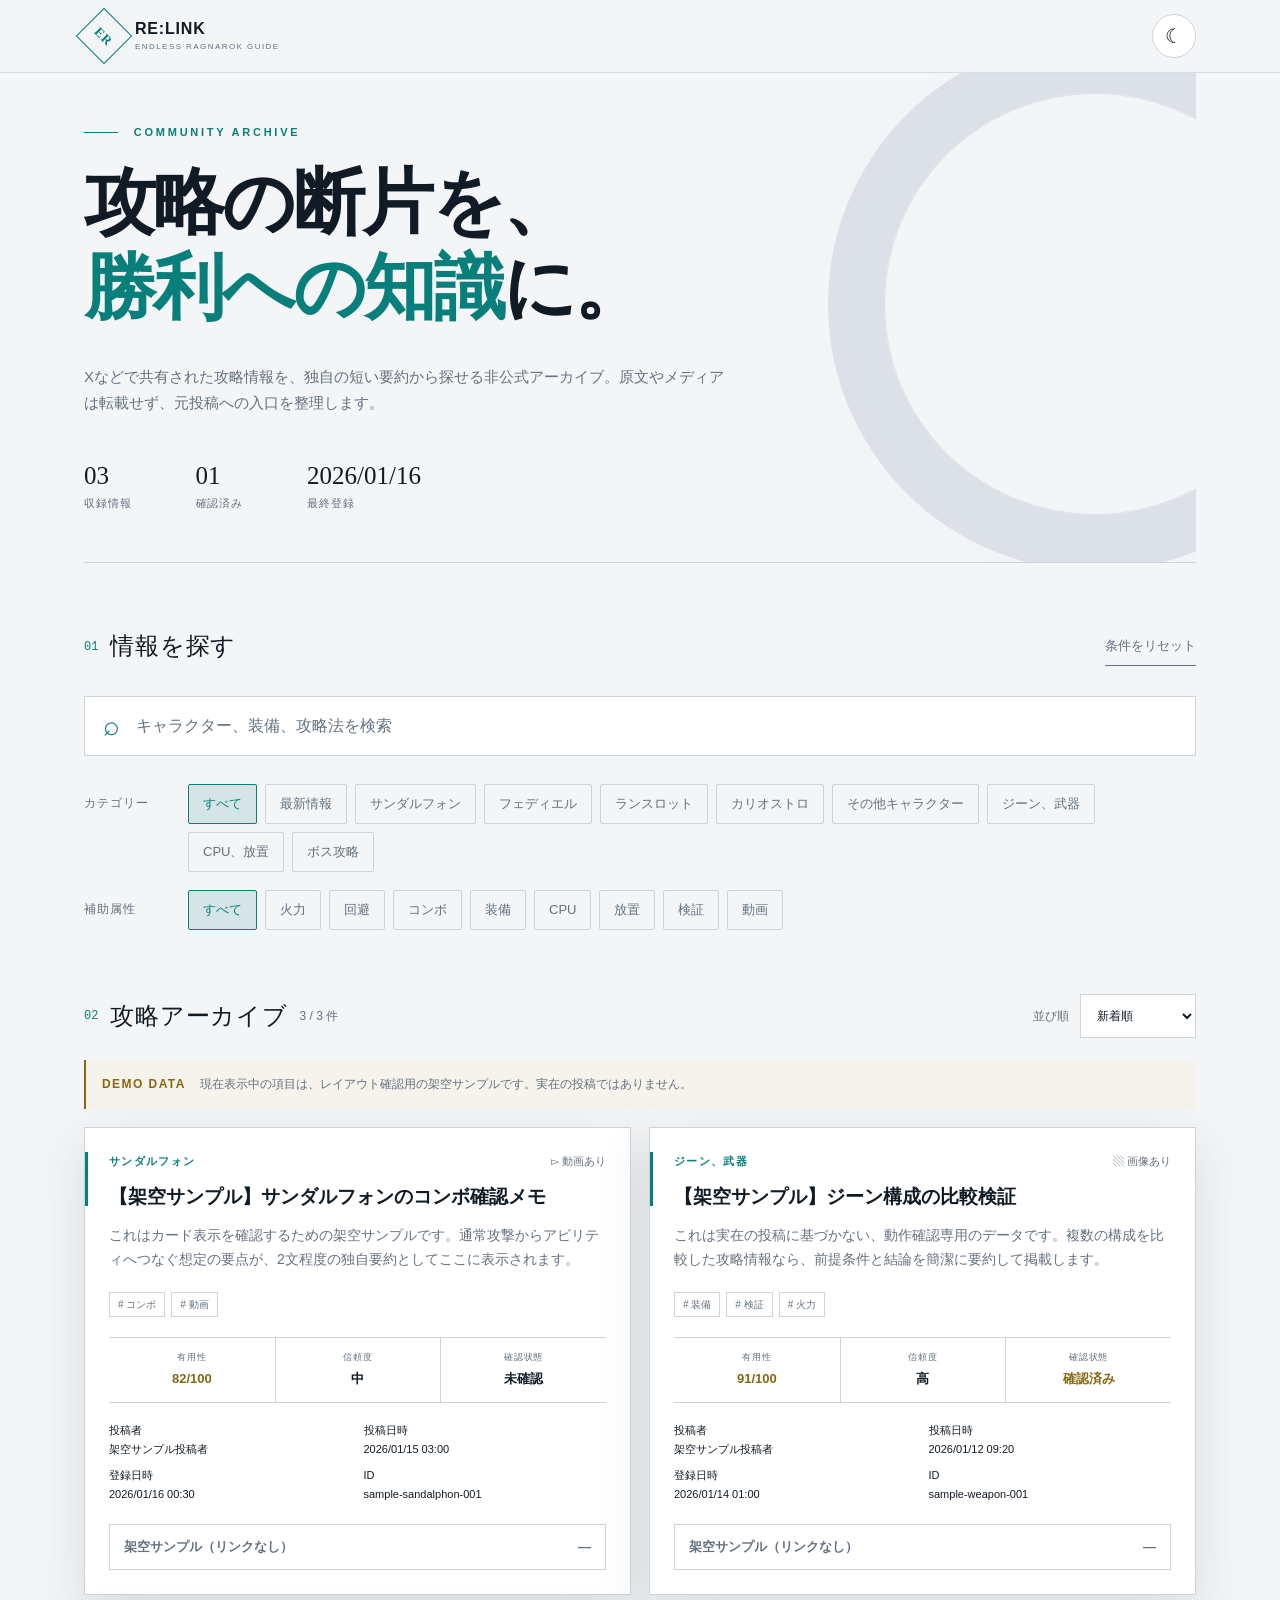
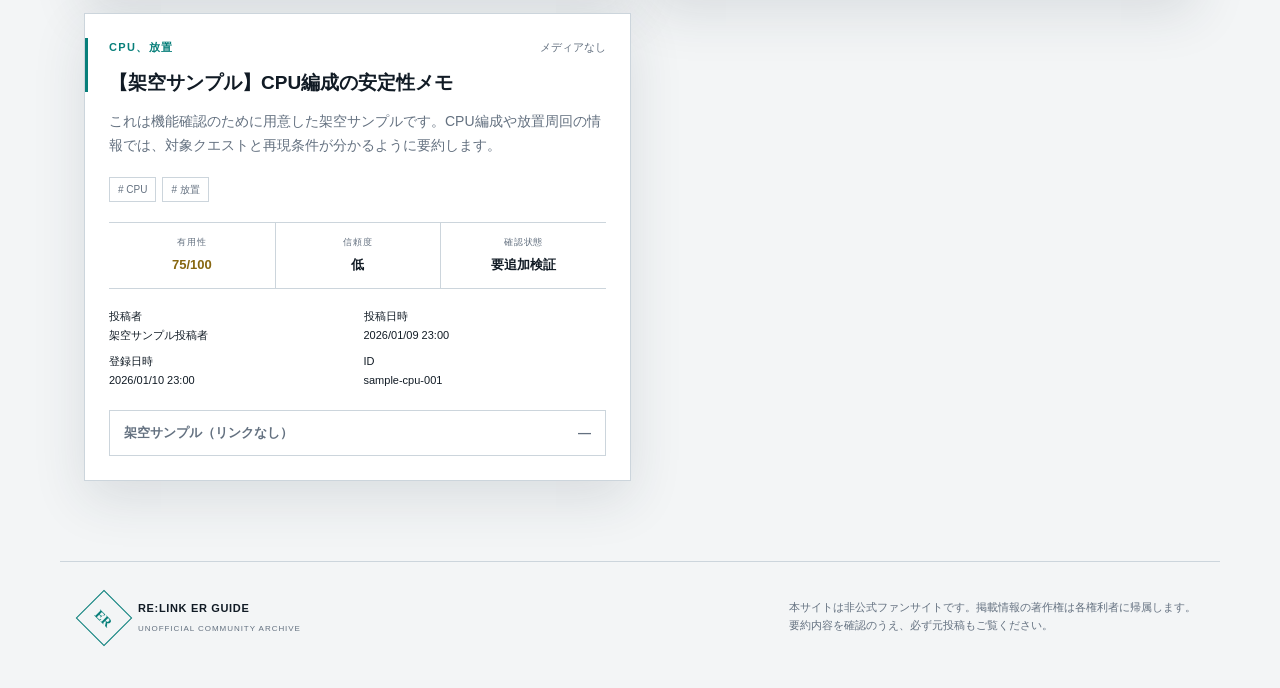
==== index.html @ 7a5545b8 "Build mobile-first Endless Ragnarok guide" ====
<!doctype html>
<html lang="ja" data-theme="dark">
<head>
  <meta charset="utf-8">
  <meta name="viewport" content="width=device-width, initial-scale=1">
  <meta name="description" content="グランブルーファンタジー リリンク エンドレスラグナロクの攻略情報を、短い要約から探せる非公式ガイドです。">
  <meta name="color-scheme" content="dark light">
  <title>RE:LINK ER GUIDE</title>
  <link rel="stylesheet" href="styles.css">
  <script src="app.js" defer></script>
</head>
<body>
  <a class="skip-link" href="#posts">攻略情報へスキップ</a>
  <header class="site-header">
    <div class="header-inner">
      <a class="brand" href="./" aria-label="RE:LINK ER GUIDE トップ">
        <span class="brand-mark" aria-hidden="true">ER</span>
        <span><strong>RE:LINK</strong><small>ENDLESS RAGNAROK GUIDE</small></span>
      </a>
      <button id="themeToggle" class="icon-button" type="button" aria-label="ライトモードに切り替え" title="表示テーマを切り替え">
        <span aria-hidden="true">☼</span>
      </button>
    </div>
  </header>

  <main>
    <section class="hero" aria-labelledby="pageTitle">
      <div class="eyebrow"><span></span> COMMUNITY ARCHIVE</div>
      <h1 id="pageTitle">攻略の断片を、<br><em>勝利への知識</em>に。</h1>
      <p>Xなどで共有された攻略情報を、独自の短い要約から探せる非公式アーカイブ。原文やメディアは転載せず、元投稿への入口を整理します。</p>
      <div class="hero-stats" aria-label="掲載状況">
        <div><strong id="totalCount">—</strong><span>収録情報</span></div>
        <div><strong id="verifiedCount">—</strong><span>確認済み</span></div>
        <div><strong id="updatedDate">—</strong><span>最終登録</span></div>
      </div>
    </section>

    <section class="explorer" aria-labelledby="explorerTitle">
      <div class="section-heading">
        <div><span class="section-number">01</span><h2 id="explorerTitle">情報を探す</h2></div>
        <button id="resetFilters" class="text-button" type="button">条件をリセット</button>
      </div>

      <div class="search-wrap">
        <span aria-hidden="true">⌕</span>
        <label class="sr-only" for="searchInput">キーワード検索</label>
        <input id="searchInput" type="search" placeholder="キャラクター、装備、攻略法を検索" autocomplete="off">
      </div>

      <div class="filter-block">
        <span class="filter-label">カテゴリー</span>
        <div id="categoryFilters" class="chip-row" role="group" aria-label="カテゴリーで絞り込み"></div>
      </div>
      <div class="filter-block">
        <span class="filter-label">補助属性</span>
        <div id="attributeFilters" class="chip-row" role="group" aria-label="補助属性で絞り込み"></div>
      </div>
    </section>

    <section class="results" aria-labelledby="resultsTitle">
      <div class="results-bar">
        <div><span class="section-number">02</span><h2 id="resultsTitle">攻略アーカイブ</h2><span id="resultCount" class="result-count" aria-live="polite"></span></div>
        <label class="sort-select">並び順
          <select id="sortSelect">
            <option value="newest">新着順</option>
            <option value="useful">有用性順</option>
          </select>
        </label>
      </div>

      <div id="sampleNotice" class="sample-notice" hidden>
        <strong>DEMO DATA</strong><span>現在表示中の項目は、レイアウト確認用の架空サンプルです。実在の投稿ではありません。</span>
      </div>
      <div id="posts" class="post-grid" aria-live="polite" aria-busy="true"></div>
      <div id="emptyState" class="empty-state" hidden>
        <span aria-hidden="true">◇</span><h3>該当する情報がありません</h3><p>検索語や絞り込み条件を変更してください。</p>
      </div>
      <div id="errorState" class="empty-state error" hidden>
        <span aria-hidden="true">!</span><h3>情報を読み込めませんでした</h3><p>ページを再読み込みしてください。</p>
      </div>
    </section>
  </main>

  <footer>
    <div><span class="brand-mark" aria-hidden="true">ER</span><p><strong>RE:LINK ER GUIDE</strong><br><small>UNOFFICIAL COMMUNITY ARCHIVE</small></p></div>
    <p>本サイトは非公式ファンサイトです。掲載情報の著作権は各権利者に帰属します。<br>要約内容を確認のうえ、必ず元投稿もご覧ください。</p>
  </footer>
</body>
</html>
---- styles.css ----
:root {
  color-scheme: dark;
  --bg: #070b11;
  --surface: #0d131c;
  --surface-2: #121b27;
  --line: #253244;
  --text: #f1f5fa;
  --muted: #94a0b0;
  --accent: #58d9d0;
  --accent-2: #ff8a5b;
  --gold: #e9c56d;
  --shadow: 0 20px 60px rgba(0, 0, 0, .28);
  font-family: Inter, "Hiragino Kaku Gothic ProN", "Yu Gothic", Meiryo, sans-serif;
}

[data-theme="light"] {
  color-scheme: light;
  --bg: #f3f5f6;
  --surface: #fff;
  --surface-2: #e9eef1;
  --line: #ccd5dc;
  --text: #111b25;
  --muted: #647180;
  --accent: #087f7a;
  --accent-2: #d54b1b;
  --gold: #876711;
  --shadow: 0 18px 50px rgba(32, 52, 68, .12);
}

* { box-sizing: border-box; }
html { scroll-behavior: smooth; }
body { margin: 0; min-width: 0; overflow-x: hidden; background: var(--bg); color: var(--text); line-height: 1.7; }
button, input, select { font: inherit; }
button, select { cursor: pointer; }
.sr-only { position: absolute; width: 1px; height: 1px; padding: 0; margin: -1px; overflow: hidden; clip: rect(0,0,0,0); white-space: nowrap; border: 0; }
.skip-link { position: fixed; left: 1rem; top: -5rem; z-index: 99; padding: .75rem 1rem; background: var(--accent); color: #061211; }
.skip-link:focus { top: 1rem; }

.site-header { position: sticky; top: 0; z-index: 20; border-bottom: 1px solid color-mix(in srgb, var(--line) 70%, transparent); background: color-mix(in srgb, var(--bg) 88%, transparent); backdrop-filter: blur(16px); }
.header-inner { max-width: 1160px; height: 72px; margin: auto; padding: 0 24px; display: flex; align-items: center; justify-content: space-between; }
.brand { display: flex; align-items: center; gap: 11px; color: inherit; text-decoration: none; line-height: 1; letter-spacing: .05em; }
.brand-mark { width: 40px; height: 40px; display: inline-grid; place-items: center; flex: 0 0 auto; border: 1px solid var(--accent); color: var(--accent); font: 700 13px/1 Georgia, serif; transform: rotate(45deg); }
.brand-mark::first-line { transform: rotate(-45deg); }
.brand > span:last-child { display: grid; gap: 6px; }
.brand small { color: var(--muted); font-size: 8px; letter-spacing: .18em; }
.icon-button { width: 44px; height: 44px; border: 1px solid var(--line); border-radius: 50%; background: var(--surface); color: var(--text); font-size: 20px; }
.icon-button:hover, .icon-button:focus-visible { border-color: var(--accent); color: var(--accent); }

main { max-width: 1160px; margin: auto; padding: 0 24px 80px; }
.hero { position: relative; min-height: 490px; display: flex; flex-direction: column; justify-content: center; overflow: hidden; border-bottom: 1px solid var(--line); }
.hero::after { content: ""; position: absolute; z-index: -1; width: 420px; height: 420px; right: -110px; top: 20px; border: 1px solid var(--line); border-radius: 50%; box-shadow: 0 0 0 55px transparent, 0 0 0 56px var(--line), 0 0 100px color-mix(in srgb, var(--accent) 12%, transparent); opacity: .6; }
.eyebrow { color: var(--accent); font-size: 11px; font-weight: 700; letter-spacing: .25em; }
.eyebrow span { display: inline-block; width: 34px; height: 1px; margin-right: 10px; vertical-align: middle; background: var(--accent); }
h1 { max-width: 700px; margin: 20px 0 18px; font-family: Georgia, "Yu Mincho", serif; font-size: clamp(40px, 7vw, 72px); line-height: 1.18; letter-spacing: -.04em; }
h1 em { color: var(--accent); font-style: normal; }
.hero > p { max-width: 640px; color: var(--muted); font-size: 15px; }
.hero-stats { display: flex; gap: clamp(24px, 5vw, 64px); margin-top: 30px; }
.hero-stats div { display: grid; gap: 1px; }
.hero-stats strong { font: 500 25px/1.3 Georgia, serif; }
.hero-stats span { color: var(--muted); font-size: 11px; letter-spacing: .08em; }

.explorer, .results { padding-top: 64px; }
.section-heading, .results-bar { display: flex; align-items: center; justify-content: space-between; gap: 16px; margin-bottom: 30px; }
.section-heading > div, .results-bar > div { display: flex; align-items: center; gap: 12px; flex-wrap: wrap; }
.section-number { color: var(--accent); font: 12px/1 monospace; }
h2 { margin: 0; font: 500 24px/1.3 Georgia, "Yu Mincho", serif; letter-spacing: .03em; }
.text-button { padding: 8px 0; border: 0; border-bottom: 1px solid var(--muted); background: transparent; color: var(--muted); font-size: 13px; }
.text-button:hover { color: var(--accent); border-color: var(--accent); }
.search-wrap { display: flex; align-items: center; gap: 14px; margin-bottom: 28px; padding: 0 18px; border: 1px solid var(--line); background: var(--surface); }
.search-wrap:focus-within { border-color: var(--accent); box-shadow: 0 0 0 3px color-mix(in srgb, var(--accent) 12%, transparent); }
.search-wrap > span { color: var(--accent); font-size: 28px; line-height: 1; }
.search-wrap input { width: 100%; min-width: 0; height: 58px; border: 0; outline: 0; background: transparent; color: var(--text); font-size: 16px; }
.search-wrap input::placeholder { color: var(--muted); }
.filter-block { display: grid; grid-template-columns: 90px 1fr; gap: 14px; margin-top: 18px; }
.filter-label { padding-top: 9px; color: var(--muted); font-size: 12px; letter-spacing: .08em; }
.chip-row { display: flex; flex-wrap: wrap; gap: 8px; min-width: 0; }
.chip { min-height: 40px; padding: 8px 14px; border: 1px solid var(--line); border-radius: 2px; background: transparent; color: var(--muted); font-size: 13px; }
.chip:hover { border-color: var(--accent); color: var(--text); }
.chip[aria-pressed="true"] { border-color: var(--accent); background: color-mix(in srgb, var(--accent) 13%, transparent); color: var(--accent); }

.results-bar { margin-bottom: 22px; }
.result-count { color: var(--muted); font-size: 12px; }
.sort-select { color: var(--muted); font-size: 12px; }
.sort-select select { min-height: 44px; margin-left: 8px; padding: 8px 34px 8px 12px; border: 1px solid var(--line); background: var(--surface); color: var(--text); }
.sample-notice { display: flex; align-items: flex-start; gap: 14px; margin: 0 0 18px; padding: 14px 16px; border-left: 2px solid var(--gold); background: color-mix(in srgb, var(--gold) 8%, var(--surface)); color: var(--muted); font-size: 12px; }
.sample-notice strong { flex: none; color: var(--gold); letter-spacing: .12em; }
.post-grid { display: grid; grid-template-columns: repeat(2, minmax(0, 1fr)); gap: 18px; }
.post-card { position: relative; min-width: 0; display: flex; flex-direction: column; padding: 24px; overflow: hidden; border: 1px solid var(--line); background: var(--surface); box-shadow: var(--shadow); }
.post-card::before { content: ""; position: absolute; width: 3px; height: 54px; left: 0; top: 24px; background: var(--accent); }
.card-top { display: flex; justify-content: space-between; gap: 12px; }
.category { color: var(--accent); font-size: 11px; font-weight: 700; letter-spacing: .12em; }
.media-badge { color: var(--muted); font-size: 11px; }
.post-card h3 { margin: 13px 0 12px; font-size: 19px; line-height: 1.5; }
.summary { flex: 1; margin: 0 0 20px; color: var(--muted); font-size: 14px; }
.tags { display: flex; flex-wrap: wrap; gap: 6px; margin-bottom: 20px; }
.tag { padding: 3px 8px; border: 1px solid var(--line); color: var(--muted); font-size: 10px; }
.metrics { display: grid; grid-template-columns: repeat(3, 1fr); margin: 0 0 18px; border-block: 1px solid var(--line); }
.metrics div { padding: 12px 5px; text-align: center; }
.metrics div + div { border-left: 1px solid var(--line); }
.metrics dt { color: var(--muted); font-size: 9px; letter-spacing: .08em; }
.metrics dd { margin: 3px 0 0; font-weight: 700; font-size: 13px; }
.metrics .score { color: var(--gold); }
.card-meta { display: grid; grid-template-columns: 1fr 1fr; gap: 8px 12px; margin: 0 0 20px; color: var(--muted); font-size: 11px; }
.card-meta span { display: block; color: var(--text); overflow-wrap: anywhere; }
.source-link { display: flex; justify-content: space-between; align-items: center; min-height: 46px; padding: 10px 14px; border: 1px solid var(--accent); color: var(--accent); text-decoration: none; font-size: 13px; font-weight: 700; }
.source-link:hover, .source-link:focus-visible { background: var(--accent); color: #071311; }
.source-link.disabled { border-color: var(--line); color: var(--muted); cursor: default; }
.empty-state { padding: 70px 20px; border: 1px dashed var(--line); text-align: center; color: var(--muted); }
.empty-state > span { display: inline-grid; place-items: center; width: 54px; height: 54px; border: 1px solid var(--line); border-radius: 50%; color: var(--accent); font-size: 24px; }
.empty-state h3 { margin-bottom: 4px; color: var(--text); }
.empty-state p { margin: 0; font-size: 13px; }

footer { max-width: 1160px; margin: auto; padding: 36px 24px 50px; display: flex; justify-content: space-between; gap: 30px; border-top: 1px solid var(--line); color: var(--muted); font-size: 11px; }
footer > div { display: flex; align-items: center; gap: 14px; }
footer p { margin: 0; }
footer strong { color: var(--text); letter-spacing: .06em; }
footer small { font-size: 8px; letter-spacing: .12em; }

@media (max-width: 700px) {
  .header-inner { height: 64px; padding: 0 18px; }
  main { padding: 0 16px 64px; }
  .hero { min-height: 500px; padding: 45px 0; }
  .hero::after { width: 280px; height: 280px; right: -150px; }
  h1 { font-size: clamp(38px, 12vw, 53px); }
  .hero > p { font-size: 14px; }
  .hero-stats { justify-content: space-between; gap: 12px; }
  .hero-stats strong { font-size: 21px; }
  .explorer, .results { padding-top: 48px; }
  .section-heading { align-items: flex-end; }
  .filter-block { grid-template-columns: 1fr; gap: 7px; }
  .filter-label { padding: 0; }
  .chip-row { flex-wrap: nowrap; margin-inline: -16px; padding-inline: 16px; overflow-x: auto; scrollbar-width: none; }
  .chip-row::-webkit-scrollbar { display: none; }
  .chip { flex: 0 0 auto; }
  .results-bar { align-items: flex-end; }
  .results-bar > div { gap: 8px; }
  .result-count { width: 100%; padding-left: 24px; }
  .sort-select { font-size: 0; flex: none; }
  .sort-select select { margin: 0; font-size: 13px; }
  .sample-notice { display: grid; }
  .post-grid { grid-template-columns: 1fr; }
  .post-card { padding: 21px 18px; }
  footer { display: grid; padding-inline: 18px; }
}

@media (prefers-reduced-motion: reduce) { html { scroll-behavior: auto; } }
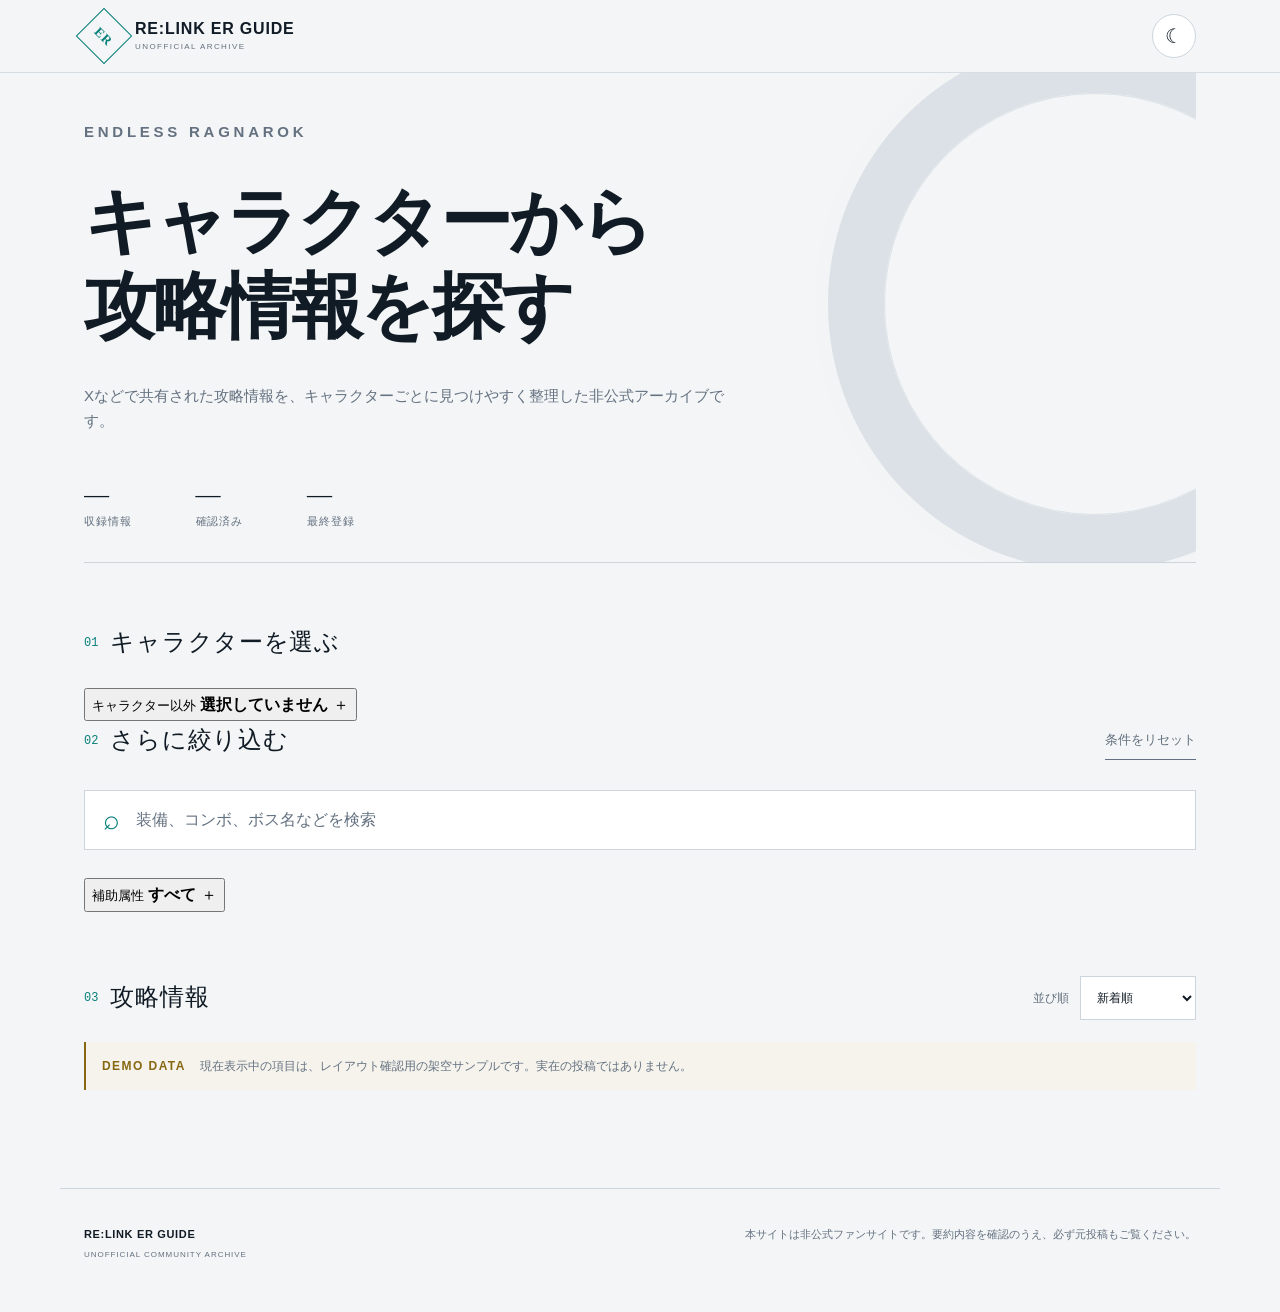
==== commit e177225f: "キャラクター選択中心の画面構成に変更" ====
--- a/index.html
+++ b/index.html
@@ -3,7 +3,7 @@
 <head>
   <meta charset="utf-8">
   <meta name="viewport" content="width=device-width, initial-scale=1">
-  <meta name="description" content="グランブルーファンタジー リリンク エンドレスラグナロクの攻略情報を、短い要約から探せる非公式ガイドです。">
+  <meta name="description" content="グランブルーファンタジー リリンク エンドレスラグナロクの攻略情報を、キャラクター別に探せる非公式ガイドです。">
   <meta name="color-scheme" content="dark light">
   <title>RE:LINK ER GUIDE</title>
   <link rel="stylesheet" href="styles.css">
@@ -11,11 +11,12 @@
 </head>
 <body>
   <a class="skip-link" href="#posts">攻略情報へスキップ</a>
+
   <header class="site-header">
     <div class="header-inner">
       <a class="brand" href="./" aria-label="RE:LINK ER GUIDE トップ">
         <span class="brand-mark" aria-hidden="true">ER</span>
-        <span><strong>RE:LINK</strong><small>ENDLESS RAGNAROK GUIDE</small></span>
+        <span><strong>RE:LINK ER GUIDE</strong><small>UNOFFICIAL ARCHIVE</small></span>
       </a>
       <button id="themeToggle" class="icon-button" type="button" aria-label="ライトモードに切り替え" title="表示テーマを切り替え">
         <span aria-hidden="true">☼</span>
@@ -25,9 +26,9 @@
 
   <main>
     <section class="hero" aria-labelledby="pageTitle">
-      <div class="eyebrow"><span></span> COMMUNITY ARCHIVE</div>
-      <h1 id="pageTitle">攻略の断片を、<br><em>勝利への知識</em>に。</h1>
-      <p>Xなどで共有された攻略情報を、独自の短い要約から探せる非公式アーカイブ。原文やメディアは転載せず、元投稿への入口を整理します。</p>
+      <p class="eyebrow">ENDLESS RAGNAROK</p>
+      <h1 id="pageTitle">キャラクターから<br>攻略情報を探す</h1>
+      <p>Xなどで共有された攻略情報を、キャラクターごとに見つけやすく整理した非公式アーカイブです。</p>
       <div class="hero-stats" aria-label="掲載状況">
         <div><strong id="totalCount">—</strong><span>収録情報</span></div>
         <div><strong id="verifiedCount">—</strong><span>確認済み</span></div>
@@ -35,31 +36,63 @@
       </div>
     </section>
 
-    <section class="explorer" aria-labelledby="explorerTitle">
+    <section class="explorer" aria-labelledby="characterTitle">
       <div class="section-heading">
-        <div><span class="section-number">01</span><h2 id="explorerTitle">情報を探す</h2></div>
+        <div>
+          <span class="section-number">01</span>
+          <h2 id="characterTitle">キャラクターを選ぶ</h2>
+        </div>
+      </div>
+
+      <div id="characterFilters" class="character-grid" role="group" aria-label="キャラクターで絞り込み"></div>
+
+      <button id="otherCategoryToggle" class="filter-opener" type="button" aria-expanded="false" aria-controls="otherCategoryPanel">
+        <span>
+          <small>キャラクター以外</small>
+          <strong id="categorySelection">選択していません</strong>
+        </span>
+        <span class="opener-icon" aria-hidden="true">＋</span>
+      </button>
+      <div id="otherCategoryPanel" class="filter-panel" hidden>
+        <div id="otherCategoryFilters" class="choice-list" role="group" aria-label="その他の分類で絞り込み"></div>
+      </div>
+    </section>
+
+    <section class="search-section" aria-labelledby="filterTitle">
+      <div class="section-heading">
+        <div>
+          <span class="section-number">02</span>
+          <h2 id="filterTitle">さらに絞り込む</h2>
+        </div>
         <button id="resetFilters" class="text-button" type="button">条件をリセット</button>
       </div>
 
       <div class="search-wrap">
         <span aria-hidden="true">⌕</span>
         <label class="sr-only" for="searchInput">キーワード検索</label>
-        <input id="searchInput" type="search" placeholder="キャラクター、装備、攻略法を検索" autocomplete="off">
+        <input id="searchInput" type="search" placeholder="装備、コンボ、ボス名などを検索" autocomplete="off">
       </div>
 
-      <div class="filter-block">
-        <span class="filter-label">カテゴリー</span>
-        <div id="categoryFilters" class="chip-row" role="group" aria-label="カテゴリーで絞り込み"></div>
-      </div>
-      <div class="filter-block">
-        <span class="filter-label">補助属性</span>
-        <div id="attributeFilters" class="chip-row" role="group" aria-label="補助属性で絞り込み"></div>
+      <button id="attributeToggle" class="filter-opener" type="button" aria-expanded="false" aria-controls="attributePanel">
+        <span>
+          <small>補助属性</small>
+          <strong id="attributeSelection">すべて</strong>
+        </span>
+        <span class="opener-icon" aria-hidden="true">＋</span>
+      </button>
+      <div id="attributePanel" class="filter-panel" hidden>
+        <p>確認したい内容を1つ選んでください。</p>
+        <div id="attributeFilters" class="choice-list" role="group" aria-label="補助属性で絞り込み"></div>
       </div>
     </section>
 
     <section class="results" aria-labelledby="resultsTitle">
       <div class="results-bar">
-        <div><span class="section-number">02</span><h2 id="resultsTitle">攻略アーカイブ</h2><span id="resultCount" class="result-count" aria-live="polite"></span></div>
+        <div>
+          <span class="section-number">03</span>
+          <h2 id="resultsTitle">攻略情報</h2>
+          <span id="resultCount" class="result-count" aria-live="polite"></span>
+        </div>
         <label class="sort-select">並び順
           <select id="sortSelect">
             <option value="newest">新着順</option>
@@ -68,22 +101,28 @@
         </label>
       </div>
 
+      <div id="activeFilterSummary" class="active-filter-summary" aria-live="polite"></div>
       <div id="sampleNotice" class="sample-notice" hidden>
-        <strong>DEMO DATA</strong><span>現在表示中の項目は、レイアウト確認用の架空サンプルです。実在の投稿ではありません。</span>
+        <strong>DEMO DATA</strong>
+        <span>現在表示中の項目は、レイアウト確認用の架空サンプルです。実在の投稿ではありません。</span>
       </div>
       <div id="posts" class="post-grid" aria-live="polite" aria-busy="true"></div>
       <div id="emptyState" class="empty-state" hidden>
-        <span aria-hidden="true">◇</span><h3>該当する情報がありません</h3><p>検索語や絞り込み条件を変更してください。</p>
+        <span aria-hidden="true">◇</span>
+        <h3>該当する情報がありません</h3>
+        <p>キャラクターや絞り込み条件を変更してください。</p>
       </div>
       <div id="errorState" class="empty-state error" hidden>
-        <span aria-hidden="true">!</span><h3>情報を読み込めませんでした</h3><p>ページを再読み込みしてください。</p>
+        <span aria-hidden="true">!</span>
+        <h3>情報を読み込めませんでした</h3>
+        <p>ページを再読み込みしてください。</p>
       </div>
     </section>
   </main>
 
   <footer>
-    <div><span class="brand-mark" aria-hidden="true">ER</span><p><strong>RE:LINK ER GUIDE</strong><br><small>UNOFFICIAL COMMUNITY ARCHIVE</small></p></div>
-    <p>本サイトは非公式ファンサイトです。掲載情報の著作権は各権利者に帰属します。<br>要約内容を確認のうえ、必ず元投稿もご覧ください。</p>
+    <p><strong>RE:LINK ER GUIDE</strong><br><small>UNOFFICIAL COMMUNITY ARCHIVE</small></p>
+    <p>本サイトは非公式ファンサイトです。要約内容を確認のうえ、必ず元投稿もご覧ください。</p>
   </footer>
 </body>
 </html>
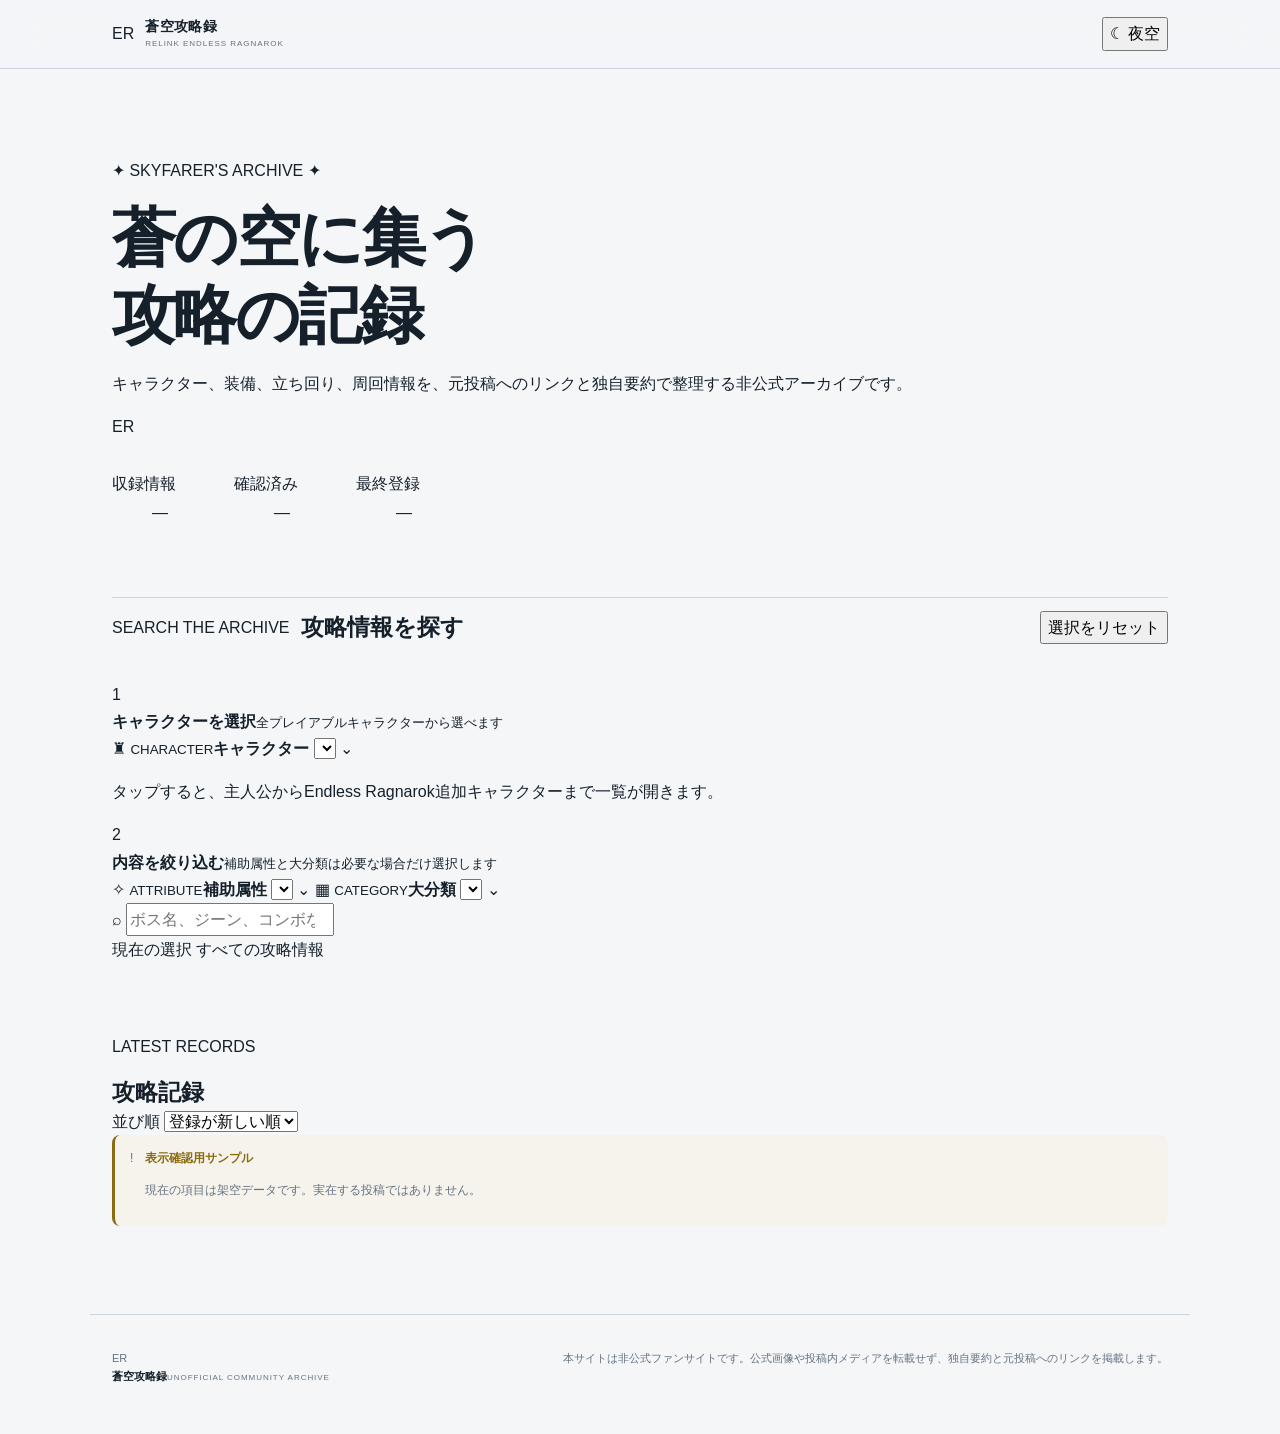
==== commit f5e95d9a: "全キャラクター対応の選択画面へ刷新" ====
--- a/index.html
+++ b/index.html
@@ -1,128 +1,158 @@
 <!doctype html>
-<html lang="ja" data-theme="dark">
+<html lang="ja" data-theme="sky">
 <head>
   <meta charset="utf-8">
-  <meta name="viewport" content="width=device-width, initial-scale=1">
-  <meta name="description" content="グランブルーファンタジー リリンク エンドレスラグナロクの攻略情報を、キャラクター別に探せる非公式ガイドです。">
-  <meta name="color-scheme" content="dark light">
-  <title>RE:LINK ER GUIDE</title>
+  <meta name="viewport" content="width=device-width, initial-scale=1, viewport-fit=cover">
+  <meta name="description" content="グランブルーファンタジー リリンク エンドレスラグナロクの攻略情報を、全プレイアブルキャラクターと補助属性から探せる非公式ガイドです。">
+  <meta name="color-scheme" content="light dark">
+  <title>蒼空攻略録 | Relink Endless Ragnarok</title>
   <link rel="stylesheet" href="styles.css">
   <script src="app.js" defer></script>
 </head>
 <body>
   <a class="skip-link" href="#posts">攻略情報へスキップ</a>
 
+  <div class="sky-decoration sky-decoration-one" aria-hidden="true"></div>
+  <div class="sky-decoration sky-decoration-two" aria-hidden="true"></div>
+
   <header class="site-header">
     <div class="header-inner">
-      <a class="brand" href="./" aria-label="RE:LINK ER GUIDE トップ">
-        <span class="brand-mark" aria-hidden="true">ER</span>
-        <span><strong>RE:LINK ER GUIDE</strong><small>UNOFFICIAL ARCHIVE</small></span>
+      <a class="brand" href="./" aria-label="蒼空攻略録 トップ">
+        <span class="brand-crest" aria-hidden="true"><span>ER</span></span>
+        <span class="brand-copy">
+          <strong>蒼空攻略録</strong>
+          <small>RELINK ENDLESS RAGNAROK</small>
+        </span>
       </a>
-      <button id="themeToggle" class="icon-button" type="button" aria-label="ライトモードに切り替え" title="表示テーマを切り替え">
-        <span aria-hidden="true">☼</span>
+      <button id="themeToggle" class="theme-button" type="button" aria-label="夜空テーマに切り替え">
+        <span aria-hidden="true">☾</span>
+        <span class="theme-label">夜空</span>
       </button>
     </div>
   </header>
 
   <main>
     <section class="hero" aria-labelledby="pageTitle">
-      <p class="eyebrow">ENDLESS RAGNAROK</p>
-      <h1 id="pageTitle">キャラクターから<br>攻略情報を探す</h1>
-      <p>Xなどで共有された攻略情報を、キャラクターごとに見つけやすく整理した非公式アーカイブです。</p>
-      <div class="hero-stats" aria-label="掲載状況">
-        <div><strong id="totalCount">—</strong><span>収録情報</span></div>
-        <div><strong id="verifiedCount">—</strong><span>確認済み</span></div>
-        <div><strong id="updatedDate">—</strong><span>最終登録</span></div>
+      <div class="hero-copy">
+        <p class="hero-kicker"><span aria-hidden="true">✦</span> SKYFARER'S ARCHIVE <span aria-hidden="true">✦</span></p>
+        <h1 id="pageTitle"><span>蒼の空に集う</span><br>攻略の記録</h1>
+        <p class="hero-description">キャラクター、装備、立ち回り、周回情報を、元投稿へのリンクと独自要約で整理する非公式アーカイブです。</p>
       </div>
+      <div class="hero-emblem" aria-hidden="true">
+        <span class="emblem-ring"></span>
+        <span class="emblem-wing emblem-wing-left"></span>
+        <span class="emblem-core">ER</span>
+        <span class="emblem-wing emblem-wing-right"></span>
+      </div>
+      <dl class="hero-stats" aria-label="掲載状況">
+        <div><dt>収録情報</dt><dd id="totalCount">—</dd></div>
+        <div><dt>確認済み</dt><dd id="verifiedCount">—</dd></div>
+        <div><dt>最終登録</dt><dd id="updatedDate">—</dd></div>
+      </dl>
     </section>
 
-    <section class="explorer" aria-labelledby="characterTitle">
+    <section class="finder ornate-panel" aria-labelledby="finderTitle">
+      <div class="panel-ornament" aria-hidden="true"><span></span></div>
       <div class="section-heading">
         <div>
-          <span class="section-number">01</span>
-          <h2 id="characterTitle">キャラクターを選ぶ</h2>
+          <p class="section-kicker">SEARCH THE ARCHIVE</p>
+          <h2 id="finderTitle">攻略情報を探す</h2>
         </div>
+        <button id="resetFilters" class="reset-button" type="button">選択をリセット</button>
       </div>
 
-      <div id="characterFilters" class="character-grid" role="group" aria-label="キャラクターで絞り込み"></div>
-
-      <button id="otherCategoryToggle" class="filter-opener" type="button" aria-expanded="false" aria-controls="otherCategoryPanel">
-        <span>
-          <small>キャラクター以外</small>
-          <strong id="categorySelection">選択していません</strong>
-        </span>
-        <span class="opener-icon" aria-hidden="true">＋</span>
-      </button>
-      <div id="otherCategoryPanel" class="filter-panel" hidden>
-        <div id="otherCategoryFilters" class="choice-list" role="group" aria-label="その他の分類で絞り込み"></div>
-      </div>
-    </section>
-
-    <section class="search-section" aria-labelledby="filterTitle">
-      <div class="section-heading">
-        <div>
-          <span class="section-number">02</span>
-          <h2 id="filterTitle">さらに絞り込む</h2>
-        </div>
-        <button id="resetFilters" class="text-button" type="button">条件をリセット</button>
+      <div class="selection-guide">
+        <span class="guide-number">1</span>
+        <div><strong>キャラクターを選択</strong><small>全プレイアブルキャラクターから選べます</small></div>
       </div>
 
-      <div class="search-wrap">
-        <span aria-hidden="true">⌕</span>
-        <label class="sr-only" for="searchInput">キーワード検索</label>
-        <input id="searchInput" type="search" placeholder="装備、コンボ、ボス名などを検索" autocomplete="off">
+      <label class="select-field select-field-primary" for="characterSelect">
+        <span class="field-icon" aria-hidden="true">♜</span>
+        <span class="field-copy"><small>CHARACTER</small><strong>キャラクター</strong></span>
+        <select id="characterSelect" aria-describedby="characterHelp"></select>
+        <span class="select-arrow" aria-hidden="true">⌄</span>
+      </label>
+      <p id="characterHelp" class="field-help">タップすると、主人公からEndless Ragnarok追加キャラクターまで一覧が開きます。</p>
+
+      <div class="selection-guide selection-guide-secondary">
+        <span class="guide-number">2</span>
+        <div><strong>内容を絞り込む</strong><small>補助属性と大分類は必要な場合だけ選択します</small></div>
       </div>
 
-      <button id="attributeToggle" class="filter-opener" type="button" aria-expanded="false" aria-controls="attributePanel">
-        <span>
-          <small>補助属性</small>
-          <strong id="attributeSelection">すべて</strong>
-        </span>
-        <span class="opener-icon" aria-hidden="true">＋</span>
-      </button>
-      <div id="attributePanel" class="filter-panel" hidden>
-        <p>確認したい内容を1つ選んでください。</p>
-        <div id="attributeFilters" class="choice-list" role="group" aria-label="補助属性で絞り込み"></div>
+      <div class="select-grid">
+        <label class="select-field" for="attributeSelect">
+          <span class="field-icon" aria-hidden="true">✧</span>
+          <span class="field-copy"><small>ATTRIBUTE</small><strong>補助属性</strong></span>
+          <select id="attributeSelect"></select>
+          <span class="select-arrow" aria-hidden="true">⌄</span>
+        </label>
+
+        <label class="select-field" for="categorySelect">
+          <span class="field-icon" aria-hidden="true">▦</span>
+          <span class="field-copy"><small>CATEGORY</small><strong>大分類</strong></span>
+          <select id="categorySelect"></select>
+          <span class="select-arrow" aria-hidden="true">⌄</span>
+        </label>
+      </div>
+
+      <label class="search-field" for="searchInput">
+        <span aria-hidden="true">⌕</span>
+        <span class="sr-only">キーワード検索</span>
+        <input id="searchInput" type="search" placeholder="ボス名、ジーン、コンボなどを検索" autocomplete="off">
+      </label>
+
+      <div id="activeFilterSummary" class="selected-route" aria-live="polite">
+        <span class="route-label">現在の選択</span>
+        <span id="selectedRouteText">すべての攻略情報</span>
       </div>
     </section>
 
     <section class="results" aria-labelledby="resultsTitle">
-      <div class="results-bar">
+      <div class="results-heading">
         <div>
-          <span class="section-number">03</span>
-          <h2 id="resultsTitle">攻略情報</h2>
+          <p class="section-kicker">LATEST RECORDS</p>
+          <h2 id="resultsTitle">攻略記録</h2>
           <span id="resultCount" class="result-count" aria-live="polite"></span>
         </div>
-        <label class="sort-select">並び順
+        <label class="sort-field" for="sortSelect">
+          <span>並び順</span>
           <select id="sortSelect">
-            <option value="newest">新着順</option>
-            <option value="useful">有用性順</option>
+            <option value="newest">登録が新しい順</option>
+            <option value="postedNewest">投稿が新しい順</option>
+            <option value="useful">有用性が高い順</option>
+            <option value="oldest">登録が古い順</option>
           </select>
         </label>
       </div>
 
-      <div id="activeFilterSummary" class="active-filter-summary" aria-live="polite"></div>
       <div id="sampleNotice" class="sample-notice" hidden>
-        <strong>DEMO DATA</strong>
-        <span>現在表示中の項目は、レイアウト確認用の架空サンプルです。実在の投稿ではありません。</span>
+        <span aria-hidden="true">!</span>
+        <div><strong>表示確認用サンプル</strong><p>現在の項目は架空データです。実在する投稿ではありません。</p></div>
       </div>
+
       <div id="posts" class="post-grid" aria-live="polite" aria-busy="true"></div>
+
       <div id="emptyState" class="empty-state" hidden>
-        <span aria-hidden="true">◇</span>
-        <h3>該当する情報がありません</h3>
-        <p>キャラクターや絞り込み条件を変更してください。</p>
+        <span class="empty-emblem" aria-hidden="true">◇</span>
+        <h3>条件に合う攻略情報がありません</h3>
+        <p>キャラクターまたは補助属性を変更してください。</p>
+        <button id="emptyResetButton" type="button">すべて表示する</button>
       </div>
-      <div id="errorState" class="empty-state error" hidden>
-        <span aria-hidden="true">!</span>
-        <h3>情報を読み込めませんでした</h3>
-        <p>ページを再読み込みしてください。</p>
+
+      <div id="errorState" class="empty-state error-state" hidden>
+        <span class="empty-emblem" aria-hidden="true">!</span>
+        <h3>攻略情報を読み込めませんでした</h3>
+        <p>時間を置いてページを再読み込みしてください。</p>
       </div>
     </section>
   </main>
 
   <footer>
-    <p><strong>RE:LINK ER GUIDE</strong><br><small>UNOFFICIAL COMMUNITY ARCHIVE</small></p>
-    <p>本サイトは非公式ファンサイトです。要約内容を確認のうえ、必ず元投稿もご覧ください。</p>
+    <div class="footer-brand">
+      <span class="brand-crest small" aria-hidden="true"><span>ER</span></span>
+      <p><strong>蒼空攻略録</strong><small>UNOFFICIAL COMMUNITY ARCHIVE</small></p>
+    </div>
+    <p>本サイトは非公式ファンサイトです。公式画像や投稿内メディアを転載せず、独自要約と元投稿へのリンクを掲載します。</p>
   </footer>
 </body>
 </html>
--- a/styles.css
+++ b/styles.css
@@ -1,146 +1,493 @@
 :root {
   color-scheme: dark;
-  --bg: #070b11;
-  --surface: #0d131c;
-  --surface-2: #121b27;
-  --line: #253244;
-  --text: #f1f5fa;
-  --muted: #94a0b0;
-  --accent: #58d9d0;
-  --accent-2: #ff8a5b;
-  --gold: #e9c56d;
-  --shadow: 0 20px 60px rgba(0, 0, 0, .28);
+  --bg: #0b0f14;
+  --surface: #121820;
+  --surface-2: #18212c;
+  --line: #2a3746;
+  --text: #f2f6fa;
+  --muted: #9ba8b6;
+  --accent: #67d6cf;
+  --accent-soft: rgba(103, 214, 207, .12);
+  --gold: #e7c66d;
+  --danger: #ff8b7d;
+  --shadow: 0 16px 40px rgba(0, 0, 0, .22);
   font-family: Inter, "Hiragino Kaku Gothic ProN", "Yu Gothic", Meiryo, sans-serif;
 }
 
 [data-theme="light"] {
   color-scheme: light;
-  --bg: #f3f5f6;
-  --surface: #fff;
-  --surface-2: #e9eef1;
-  --line: #ccd5dc;
-  --text: #111b25;
-  --muted: #647180;
-  --accent: #087f7a;
-  --accent-2: #d54b1b;
-  --gold: #876711;
-  --shadow: 0 18px 50px rgba(32, 52, 68, .12);
+  --bg: #f4f6f8;
+  --surface: #ffffff;
+  --surface-2: #eef2f5;
+  --line: #ccd5de;
+  --text: #15202b;
+  --muted: #657382;
+  --accent: #087d78;
+  --accent-soft: rgba(8, 125, 120, .1);
+  --gold: #8a6b12;
+  --danger: #b54135;
+  --shadow: 0 14px 35px rgba(41, 58, 73, .1);
 }
 
 * { box-sizing: border-box; }
 html { scroll-behavior: smooth; }
-body { margin: 0; min-width: 0; overflow-x: hidden; background: var(--bg); color: var(--text); line-height: 1.7; }
+body {
+  margin: 0;
+  min-width: 0;
+  overflow-x: hidden;
+  background: var(--bg);
+  color: var(--text);
+  line-height: 1.7;
+}
 button, input, select { font: inherit; }
 button, select { cursor: pointer; }
-.sr-only { position: absolute; width: 1px; height: 1px; padding: 0; margin: -1px; overflow: hidden; clip: rect(0,0,0,0); white-space: nowrap; border: 0; }
-.skip-link { position: fixed; left: 1rem; top: -5rem; z-index: 99; padding: .75rem 1rem; background: var(--accent); color: #061211; }
+button:focus-visible, input:focus-visible, select:focus-visible, summary:focus-visible, a:focus-visible {
+  outline: 3px solid color-mix(in srgb, var(--accent) 35%, transparent);
+  outline-offset: 2px;
+}
+.sr-only {
+  position: absolute;
+  width: 1px;
+  height: 1px;
+  padding: 0;
+  margin: -1px;
+  overflow: hidden;
+  clip: rect(0, 0, 0, 0);
+  white-space: nowrap;
+  border: 0;
+}
+.skip-link {
+  position: fixed;
+  left: 1rem;
+  top: -5rem;
+  z-index: 99;
+  padding: .75rem 1rem;
+  background: var(--accent);
+  color: #061211;
+}
 .skip-link:focus { top: 1rem; }
 
-.site-header { position: sticky; top: 0; z-index: 20; border-bottom: 1px solid color-mix(in srgb, var(--line) 70%, transparent); background: color-mix(in srgb, var(--bg) 88%, transparent); backdrop-filter: blur(16px); }
-.header-inner { max-width: 1160px; height: 72px; margin: auto; padding: 0 24px; display: flex; align-items: center; justify-content: space-between; }
-.brand { display: flex; align-items: center; gap: 11px; color: inherit; text-decoration: none; line-height: 1; letter-spacing: .05em; }
-.brand-mark { width: 40px; height: 40px; display: inline-grid; place-items: center; flex: 0 0 auto; border: 1px solid var(--accent); color: var(--accent); font: 700 13px/1 Georgia, serif; transform: rotate(45deg); }
-.brand-mark::first-line { transform: rotate(-45deg); }
-.brand > span:last-child { display: grid; gap: 6px; }
-.brand small { color: var(--muted); font-size: 8px; letter-spacing: .18em; }
-.icon-button { width: 44px; height: 44px; border: 1px solid var(--line); border-radius: 50%; background: var(--surface); color: var(--text); font-size: 20px; }
-.icon-button:hover, .icon-button:focus-visible { border-color: var(--accent); color: var(--accent); }
-
-main { max-width: 1160px; margin: auto; padding: 0 24px 80px; }
-.hero { position: relative; min-height: 490px; display: flex; flex-direction: column; justify-content: center; overflow: hidden; border-bottom: 1px solid var(--line); }
-.hero::after { content: ""; position: absolute; z-index: -1; width: 420px; height: 420px; right: -110px; top: 20px; border: 1px solid var(--line); border-radius: 50%; box-shadow: 0 0 0 55px transparent, 0 0 0 56px var(--line), 0 0 100px color-mix(in srgb, var(--accent) 12%, transparent); opacity: .6; }
-.eyebrow { color: var(--accent); font-size: 11px; font-weight: 700; letter-spacing: .25em; }
-.eyebrow span { display: inline-block; width: 34px; height: 1px; margin-right: 10px; vertical-align: middle; background: var(--accent); }
-h1 { max-width: 700px; margin: 20px 0 18px; font-family: Georgia, "Yu Mincho", serif; font-size: clamp(40px, 7vw, 72px); line-height: 1.18; letter-spacing: -.04em; }
-h1 em { color: var(--accent); font-style: normal; }
-.hero > p { max-width: 640px; color: var(--muted); font-size: 15px; }
-.hero-stats { display: flex; gap: clamp(24px, 5vw, 64px); margin-top: 30px; }
-.hero-stats div { display: grid; gap: 1px; }
-.hero-stats strong { font: 500 25px/1.3 Georgia, serif; }
-.hero-stats span { color: var(--muted); font-size: 11px; letter-spacing: .08em; }
-
-.explorer, .results { padding-top: 64px; }
-.section-heading, .results-bar { display: flex; align-items: center; justify-content: space-between; gap: 16px; margin-bottom: 30px; }
-.section-heading > div, .results-bar > div { display: flex; align-items: center; gap: 12px; flex-wrap: wrap; }
+.site-header {
+  position: sticky;
+  top: 0;
+  z-index: 20;
+  border-bottom: 1px solid var(--line);
+  background: color-mix(in srgb, var(--bg) 90%, transparent);
+  backdrop-filter: blur(16px);
+}
+.header-inner {
+  max-width: 1100px;
+  height: 68px;
+  margin: auto;
+  padding: 0 22px;
+  display: flex;
+  align-items: center;
+  justify-content: space-between;
+}
+.brand {
+  display: flex;
+  align-items: center;
+  gap: 11px;
+  color: inherit;
+  text-decoration: none;
+  line-height: 1.1;
+}
+.brand-mark {
+  width: 38px;
+  height: 38px;
+  display: inline-grid;
+  place-items: center;
+  flex: 0 0 auto;
+  border: 1px solid var(--accent);
+  border-radius: 10px;
+  color: var(--accent);
+  font-size: 12px;
+  font-weight: 800;
+}
+.brand > span:last-child { display: grid; gap: 5px; }
+.brand strong { font-size: 14px; letter-spacing: .03em; }
+.brand small { color: var(--muted); font-size: 8px; letter-spacing: .12em; }
+.icon-button {
+  width: 44px;
+  height: 44px;
+  border: 1px solid var(--line);
+  border-radius: 50%;
+  background: var(--surface);
+  color: var(--text);
+  font-size: 20px;
+}
+.icon-button:hover { border-color: var(--accent); color: var(--accent); }
+
+main { max-width: 1100px; margin: auto; padding: 0 22px 72px; }
+.hero {
+  padding: 72px 0 54px;
+  border-bottom: 1px solid var(--line);
+}
+.eyebrow {
+  margin: 0 0 12px;
+  color: var(--accent);
+  font-size: 11px;
+  font-weight: 800;
+  letter-spacing: .18em;
+}
+h1 {
+  margin: 0;
+  max-width: 760px;
+  font-size: clamp(36px, 7vw, 64px);
+  line-height: 1.2;
+  letter-spacing: -.04em;
+}
+.hero > p:not(.eyebrow) {
+  max-width: 690px;
+  margin: 20px 0 0;
+  color: var(--muted);
+  font-size: 15px;
+}
+.hero-stats {
+  display: flex;
+  gap: clamp(22px, 5vw, 58px);
+  margin-top: 30px;
+}
+.hero-stats div { display: grid; gap: 2px; }
+.hero-stats strong { font-size: 24px; line-height: 1.3; }
+.hero-stats span { color: var(--muted); font-size: 11px; }
+
+.explorer, .search-section, .results { padding-top: 54px; }
+.section-heading, .results-bar {
+  display: flex;
+  align-items: center;
+  justify-content: space-between;
+  gap: 16px;
+  margin-bottom: 24px;
+}
+.section-heading > div, .results-bar > div {
+  display: flex;
+  align-items: center;
+  gap: 11px;
+  flex-wrap: wrap;
+}
 .section-number { color: var(--accent); font: 12px/1 monospace; }
-h2 { margin: 0; font: 500 24px/1.3 Georgia, "Yu Mincho", serif; letter-spacing: .03em; }
-.text-button { padding: 8px 0; border: 0; border-bottom: 1px solid var(--muted); background: transparent; color: var(--muted); font-size: 13px; }
+h2 { margin: 0; font-size: 23px; line-height: 1.35; }
+.text-button {
+  padding: 7px 0;
+  border: 0;
+  border-bottom: 1px solid var(--muted);
+  background: transparent;
+  color: var(--muted);
+  font-size: 13px;
+}
 .text-button:hover { color: var(--accent); border-color: var(--accent); }
-.search-wrap { display: flex; align-items: center; gap: 14px; margin-bottom: 28px; padding: 0 18px; border: 1px solid var(--line); background: var(--surface); }
-.search-wrap:focus-within { border-color: var(--accent); box-shadow: 0 0 0 3px color-mix(in srgb, var(--accent) 12%, transparent); }
-.search-wrap > span { color: var(--accent); font-size: 28px; line-height: 1; }
-.search-wrap input { width: 100%; min-width: 0; height: 58px; border: 0; outline: 0; background: transparent; color: var(--text); font-size: 16px; }
+
+.character-grid {
+  display: grid;
+  grid-template-columns: repeat(3, minmax(0, 1fr));
+  gap: 12px;
+}
+.character-card {
+  min-width: 0;
+  min-height: 92px;
+  padding: 16px;
+  display: flex;
+  align-items: center;
+  gap: 13px;
+  border: 1px solid var(--line);
+  border-radius: 14px;
+  background: var(--surface);
+  color: var(--text);
+  text-align: left;
+  transition: border-color .18s ease, background .18s ease, transform .18s ease;
+}
+.character-card:hover { border-color: var(--accent); transform: translateY(-1px); }
+.character-card[aria-pressed="true"] {
+  border-color: var(--accent);
+  background: var(--accent-soft);
+}
+.character-mark {
+  width: 46px;
+  height: 46px;
+  display: grid;
+  place-items: center;
+  flex: 0 0 auto;
+  border-radius: 12px;
+  background: var(--surface-2);
+  color: var(--accent);
+  font-size: 13px;
+  font-weight: 800;
+}
+.character-name {
+  min-width: 0;
+  overflow-wrap: anywhere;
+  font-size: 14px;
+  font-weight: 700;
+}
+
+.filter-opener {
+  width: 100%;
+  min-height: 68px;
+  margin-top: 14px;
+  padding: 13px 16px;
+  display: flex;
+  align-items: center;
+  justify-content: space-between;
+  gap: 14px;
+  border: 1px solid var(--line);
+  border-radius: 12px;
+  background: var(--surface);
+  color: var(--text);
+  text-align: left;
+}
+.filter-opener:hover, .filter-opener[aria-expanded="true"] { border-color: var(--accent); }
+.filter-opener > span:first-child { display: grid; gap: 3px; }
+.filter-opener small { color: var(--muted); font-size: 11px; }
+.filter-opener strong { font-size: 14px; }
+.opener-icon {
+  width: 34px;
+  height: 34px;
+  display: grid;
+  place-items: center;
+  flex: 0 0 auto;
+  border-radius: 50%;
+  background: var(--surface-2);
+  color: var(--accent);
+  font-size: 20px;
+  line-height: 1;
+}
+.filter-panel {
+  margin-top: 8px;
+  padding: 16px;
+  border: 1px solid var(--line);
+  border-radius: 12px;
+  background: var(--surface);
+}
+.filter-panel[hidden] { display: none; }
+.filter-panel > p { margin: 0 0 12px; color: var(--muted); font-size: 12px; }
+.choice-list {
+  display: grid;
+  grid-template-columns: repeat(2, minmax(0, 1fr));
+  gap: 9px;
+}
+.choice-button {
+  min-height: 48px;
+  padding: 10px 12px;
+  border: 1px solid var(--line);
+  border-radius: 10px;
+  background: transparent;
+  color: var(--text);
+  text-align: left;
+}
+.choice-button:hover { border-color: var(--accent); }
+.choice-button[aria-pressed="true"] {
+  border-color: var(--accent);
+  background: var(--accent-soft);
+  color: var(--accent);
+  font-weight: 700;
+}
+
+.search-wrap {
+  display: flex;
+  align-items: center;
+  gap: 12px;
+  padding: 0 16px;
+  border: 1px solid var(--line);
+  border-radius: 12px;
+  background: var(--surface);
+}
+.search-wrap:focus-within {
+  border-color: var(--accent);
+  box-shadow: 0 0 0 3px color-mix(in srgb, var(--accent) 12%, transparent);
+}
+.search-wrap > span { color: var(--accent); font-size: 26px; line-height: 1; }
+.search-wrap input {
+  width: 100%;
+  min-width: 0;
+  height: 58px;
+  border: 0;
+  outline: 0;
+  background: transparent;
+  color: var(--text);
+  font-size: 16px;
+}
 .search-wrap input::placeholder { color: var(--muted); }
-.filter-block { display: grid; grid-template-columns: 90px 1fr; gap: 14px; margin-top: 18px; }
-.filter-label { padding-top: 9px; color: var(--muted); font-size: 12px; letter-spacing: .08em; }
-.chip-row { display: flex; flex-wrap: wrap; gap: 8px; min-width: 0; }
-.chip { min-height: 40px; padding: 8px 14px; border: 1px solid var(--line); border-radius: 2px; background: transparent; color: var(--muted); font-size: 13px; }
-.chip:hover { border-color: var(--accent); color: var(--text); }
-.chip[aria-pressed="true"] { border-color: var(--accent); background: color-mix(in srgb, var(--accent) 13%, transparent); color: var(--accent); }
-
-.results-bar { margin-bottom: 22px; }
+
+.results-bar { margin-bottom: 14px; }
 .result-count { color: var(--muted); font-size: 12px; }
 .sort-select { color: var(--muted); font-size: 12px; }
-.sort-select select { min-height: 44px; margin-left: 8px; padding: 8px 34px 8px 12px; border: 1px solid var(--line); background: var(--surface); color: var(--text); }
-.sample-notice { display: flex; align-items: flex-start; gap: 14px; margin: 0 0 18px; padding: 14px 16px; border-left: 2px solid var(--gold); background: color-mix(in srgb, var(--gold) 8%, var(--surface)); color: var(--muted); font-size: 12px; }
-.sample-notice strong { flex: none; color: var(--gold); letter-spacing: .12em; }
-.post-grid { display: grid; grid-template-columns: repeat(2, minmax(0, 1fr)); gap: 18px; }
-.post-card { position: relative; min-width: 0; display: flex; flex-direction: column; padding: 24px; overflow: hidden; border: 1px solid var(--line); background: var(--surface); box-shadow: var(--shadow); }
-.post-card::before { content: ""; position: absolute; width: 3px; height: 54px; left: 0; top: 24px; background: var(--accent); }
+.sort-select select {
+  min-height: 44px;
+  margin-left: 8px;
+  padding: 8px 32px 8px 12px;
+  border: 1px solid var(--line);
+  border-radius: 10px;
+  background: var(--surface);
+  color: var(--text);
+}
+.active-filter-summary {
+  margin-bottom: 14px;
+  padding: 11px 14px;
+  border-radius: 10px;
+  background: var(--surface-2);
+  color: var(--muted);
+  font-size: 12px;
+}
+.sample-notice {
+  display: flex;
+  align-items: flex-start;
+  gap: 12px;
+  margin: 0 0 16px;
+  padding: 13px 15px;
+  border-left: 3px solid var(--gold);
+  border-radius: 8px;
+  background: color-mix(in srgb, var(--gold) 8%, var(--surface));
+  color: var(--muted);
+  font-size: 12px;
+}
+.sample-notice strong { flex: none; color: var(--gold); }
+.post-grid {
+  display: grid;
+  grid-template-columns: repeat(2, minmax(0, 1fr));
+  gap: 16px;
+}
+.post-card {
+  min-width: 0;
+  display: flex;
+  flex-direction: column;
+  padding: 22px;
+  border: 1px solid var(--line);
+  border-radius: 14px;
+  background: var(--surface);
+  box-shadow: var(--shadow);
+}
 .card-top { display: flex; justify-content: space-between; gap: 12px; }
-.category { color: var(--accent); font-size: 11px; font-weight: 700; letter-spacing: .12em; }
+.category { color: var(--accent); font-size: 11px; font-weight: 800; }
 .media-badge { color: var(--muted); font-size: 11px; }
-.post-card h3 { margin: 13px 0 12px; font-size: 19px; line-height: 1.5; }
-.summary { flex: 1; margin: 0 0 20px; color: var(--muted); font-size: 14px; }
-.tags { display: flex; flex-wrap: wrap; gap: 6px; margin-bottom: 20px; }
-.tag { padding: 3px 8px; border: 1px solid var(--line); color: var(--muted); font-size: 10px; }
-.metrics { display: grid; grid-template-columns: repeat(3, 1fr); margin: 0 0 18px; border-block: 1px solid var(--line); }
-.metrics div { padding: 12px 5px; text-align: center; }
+.post-card h3 { margin: 12px 0 10px; font-size: 18px; line-height: 1.5; }
+.summary { flex: 1; margin: 0 0 16px; color: var(--muted); font-size: 14px; }
+.attribute-line {
+  margin: 0 0 16px;
+  padding: 10px 12px;
+  border-radius: 9px;
+  background: var(--surface-2);
+  color: var(--text);
+  font-size: 12px;
+}
+.attribute-line span { margin-right: 8px; color: var(--muted); }
+.metrics {
+  display: grid;
+  grid-template-columns: repeat(3, 1fr);
+  margin: 0 0 14px;
+  border-block: 1px solid var(--line);
+}
+.metrics div { padding: 11px 5px; text-align: center; }
 .metrics div + div { border-left: 1px solid var(--line); }
-.metrics dt { color: var(--muted); font-size: 9px; letter-spacing: .08em; }
-.metrics dd { margin: 3px 0 0; font-weight: 700; font-size: 13px; }
+.metrics dt { color: var(--muted); font-size: 9px; }
+.metrics dd { margin: 3px 0 0; font-weight: 700; font-size: 12px; }
 .metrics .score { color: var(--gold); }
-.card-meta { display: grid; grid-template-columns: 1fr 1fr; gap: 8px 12px; margin: 0 0 20px; color: var(--muted); font-size: 11px; }
-.card-meta span { display: block; color: var(--text); overflow-wrap: anywhere; }
-.source-link { display: flex; justify-content: space-between; align-items: center; min-height: 46px; padding: 10px 14px; border: 1px solid var(--accent); color: var(--accent); text-decoration: none; font-size: 13px; font-weight: 700; }
-.source-link:hover, .source-link:focus-visible { background: var(--accent); color: #071311; }
+.card-details { margin-bottom: 14px; border-bottom: 1px solid var(--line); }
+.card-details summary {
+  min-height: 42px;
+  display: flex;
+  align-items: center;
+  color: var(--muted);
+  font-size: 12px;
+  cursor: pointer;
+}
+.card-meta {
+  display: grid;
+  grid-template-columns: 1fr 1fr;
+  gap: 9px 12px;
+  margin: 0 0 14px;
+  color: var(--muted);
+  font-size: 10px;
+}
+.card-meta span { min-width: 0; }
+.card-meta strong {
+  display: block;
+  margin-top: 2px;
+  color: var(--text);
+  overflow-wrap: anywhere;
+  font-size: 11px;
+}
+.source-link {
+  display: flex;
+  justify-content: space-between;
+  align-items: center;
+  min-height: 46px;
+  padding: 10px 14px;
+  border: 1px solid var(--accent);
+  border-radius: 10px;
+  color: var(--accent);
+  text-decoration: none;
+  font-size: 13px;
+  font-weight: 700;
+}
+.source-link:hover { background: var(--accent); color: #071311; }
 .source-link.disabled { border-color: var(--line); color: var(--muted); cursor: default; }
-.empty-state { padding: 70px 20px; border: 1px dashed var(--line); text-align: center; color: var(--muted); }
-.empty-state > span { display: inline-grid; place-items: center; width: 54px; height: 54px; border: 1px solid var(--line); border-radius: 50%; color: var(--accent); font-size: 24px; }
+.empty-state {
+  padding: 66px 20px;
+  border: 1px dashed var(--line);
+  border-radius: 14px;
+  text-align: center;
+  color: var(--muted);
+}
+.empty-state > span {
+  display: inline-grid;
+  place-items: center;
+  width: 52px;
+  height: 52px;
+  border: 1px solid var(--line);
+  border-radius: 50%;
+  color: var(--accent);
+  font-size: 22px;
+}
 .empty-state h3 { margin-bottom: 4px; color: var(--text); }
 .empty-state p { margin: 0; font-size: 13px; }
 
-footer { max-width: 1160px; margin: auto; padding: 36px 24px 50px; display: flex; justify-content: space-between; gap: 30px; border-top: 1px solid var(--line); color: var(--muted); font-size: 11px; }
-footer > div { display: flex; align-items: center; gap: 14px; }
+footer {
+  max-width: 1100px;
+  margin: auto;
+  padding: 34px 22px 48px;
+  display: flex;
+  justify-content: space-between;
+  gap: 30px;
+  border-top: 1px solid var(--line);
+  color: var(--muted);
+  font-size: 11px;
+}
 footer p { margin: 0; }
-footer strong { color: var(--text); letter-spacing: .06em; }
+footer strong { color: var(--text); }
 footer small { font-size: 8px; letter-spacing: .12em; }
 
-@media (max-width: 700px) {
-  .header-inner { height: 64px; padding: 0 18px; }
-  main { padding: 0 16px 64px; }
-  .hero { min-height: 500px; padding: 45px 0; }
-  .hero::after { width: 280px; height: 280px; right: -150px; }
-  h1 { font-size: clamp(38px, 12vw, 53px); }
-  .hero > p { font-size: 14px; }
+@media (max-width: 760px) {
+  .header-inner { height: 64px; padding: 0 16px; }
+  main { padding: 0 16px 60px; }
+  .hero { padding: 52px 0 42px; }
+  h1 { font-size: clamp(35px, 11vw, 49px); }
+  .hero > p:not(.eyebrow) { font-size: 14px; }
   .hero-stats { justify-content: space-between; gap: 12px; }
   .hero-stats strong { font-size: 21px; }
-  .explorer, .results { padding-top: 48px; }
-  .section-heading { align-items: flex-end; }
-  .filter-block { grid-template-columns: 1fr; gap: 7px; }
-  .filter-label { padding: 0; }
-  .chip-row { flex-wrap: nowrap; margin-inline: -16px; padding-inline: 16px; overflow-x: auto; scrollbar-width: none; }
-  .chip-row::-webkit-scrollbar { display: none; }
-  .chip { flex: 0 0 auto; }
+  .explorer, .search-section, .results { padding-top: 44px; }
+  .character-grid { grid-template-columns: repeat(2, minmax(0, 1fr)); gap: 10px; }
+  .character-card { min-height: 84px; padding: 13px; gap: 10px; }
+  .character-mark { width: 40px; height: 40px; border-radius: 10px; }
+  .character-name { font-size: 13px; }
+  .choice-list { grid-template-columns: 1fr; }
   .results-bar { align-items: flex-end; }
-  .results-bar > div { gap: 8px; }
-  .result-count { width: 100%; padding-left: 24px; }
+  .results-bar > div { gap: 7px; }
+  .result-count { width: 100%; padding-left: 22px; }
   .sort-select { font-size: 0; flex: none; }
   .sort-select select { margin: 0; font-size: 13px; }
   .sample-notice { display: grid; }
   .post-grid { grid-template-columns: 1fr; }
-  .post-card { padding: 21px 18px; }
-  footer { display: grid; padding-inline: 18px; }
-}
-
-@media (prefers-reduced-motion: reduce) { html { scroll-behavior: auto; } }
+  .post-card { padding: 19px 17px; }
+  footer { display: grid; padding-inline: 16px; }
+}
+
+@media (max-width: 390px) {
+  .character-card { align-items: flex-start; flex-direction: column; }
+  .character-mark { width: 36px; height: 36px; }
+}
+
+@media (prefers-reduced-motion: reduce) {
+  html { scroll-behavior: auto; }
+  .character-card { transition: none; }
+}
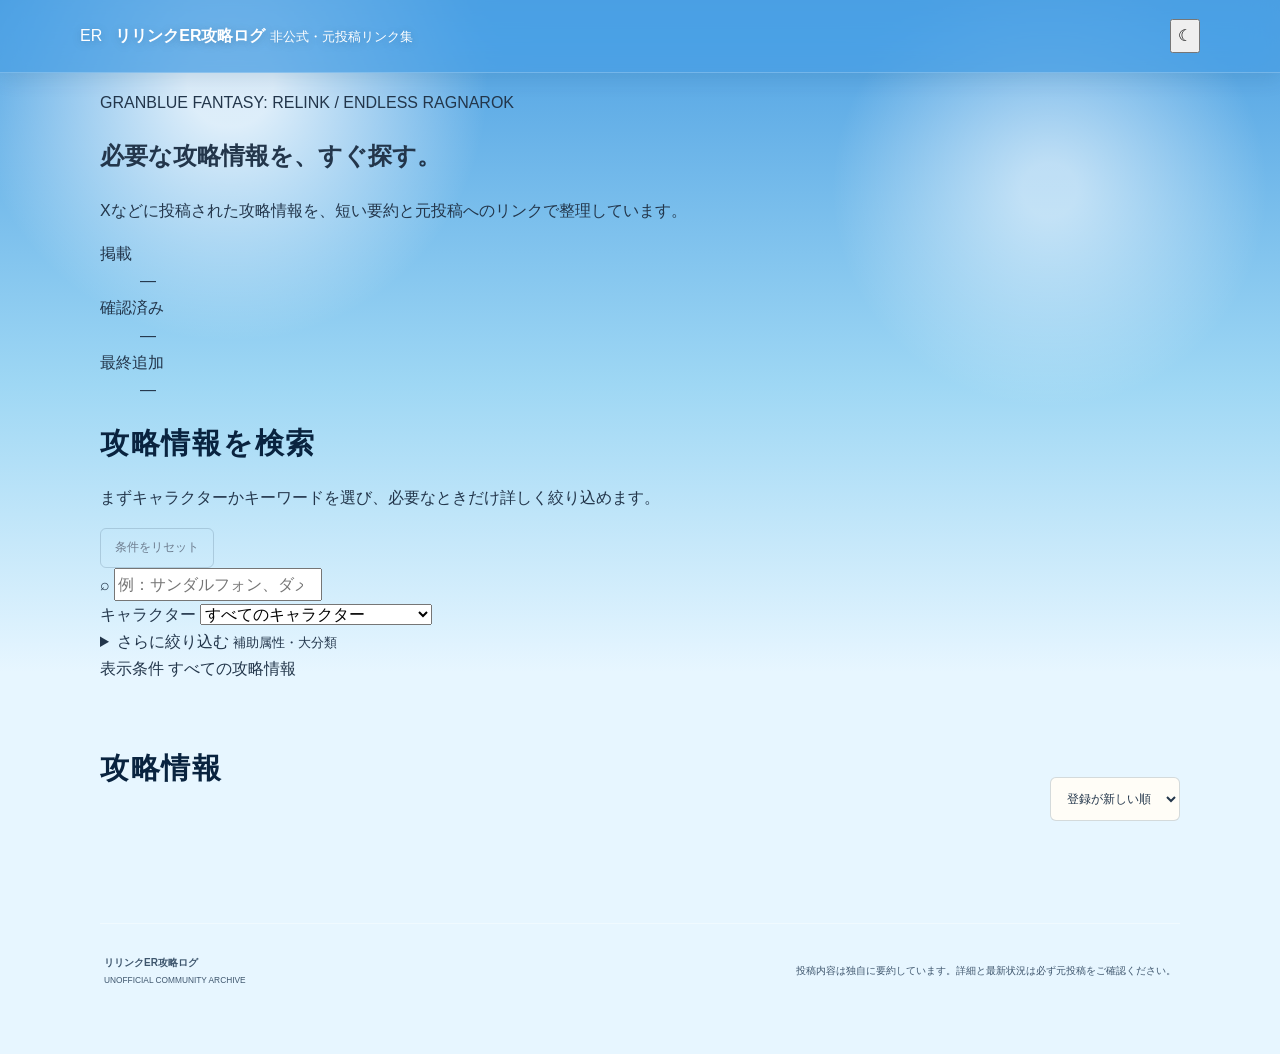
==== commit 9d689fad: "Simplify page structure for readers" ====
--- a/index.html
+++ b/index.html
@@ -1,108 +1,87 @@
 <!doctype html>
-<html lang="ja" data-theme="sky">
+<html lang="ja" data-theme="light">
 <head>
   <meta charset="utf-8">
   <meta name="viewport" content="width=device-width, initial-scale=1, viewport-fit=cover">
-  <meta name="description" content="グランブルーファンタジー リリンク エンドレスラグナロクの攻略情報を、全プレイアブルキャラクターと補助属性から探せる非公式ガイドです。">
+  <meta name="description" content="グランブルーファンタジー リリンク エンドレスラグナロクの攻略情報を、キャラクターや内容から探せる非公式ガイドです。">
   <meta name="color-scheme" content="light dark">
-  <title>蒼空攻略録 | Relink Endless Ragnarok</title>
+  <title>リリンクER攻略ログ</title>
   <link rel="stylesheet" href="styles.css">
   <script src="app.js" defer></script>
 </head>
 <body>
   <a class="skip-link" href="#posts">攻略情報へスキップ</a>
 
-  <div class="sky-decoration sky-decoration-one" aria-hidden="true"></div>
-  <div class="sky-decoration sky-decoration-two" aria-hidden="true"></div>
-
   <header class="site-header">
     <div class="header-inner">
-      <a class="brand" href="./" aria-label="蒼空攻略録 トップ">
-        <span class="brand-crest" aria-hidden="true"><span>ER</span></span>
-        <span class="brand-copy">
-          <strong>蒼空攻略録</strong>
-          <small>RELINK ENDLESS RAGNAROK</small>
+      <a class="brand" href="./" aria-label="リリンクER攻略ログ トップ">
+        <span class="brand-mark" aria-hidden="true">ER</span>
+        <span>
+          <strong>リリンクER攻略ログ</strong>
+          <small>非公式・元投稿リンク集</small>
         </span>
       </a>
-      <button id="themeToggle" class="theme-button" type="button" aria-label="夜空テーマに切り替え">
+      <button id="themeToggle" class="icon-button" type="button" aria-label="ダークモードに切り替え" title="表示テーマを切り替え">
         <span aria-hidden="true">☾</span>
-        <span class="theme-label">夜空</span>
       </button>
     </div>
   </header>
 
   <main>
-    <section class="hero" aria-labelledby="pageTitle">
-      <div class="hero-copy">
-        <p class="hero-kicker"><span aria-hidden="true">✦</span> SKYFARER'S ARCHIVE <span aria-hidden="true">✦</span></p>
-        <h1 id="pageTitle"><span>蒼の空に集う</span><br>攻略の記録</h1>
-        <p class="hero-description">キャラクター、装備、立ち回り、周回情報を、元投稿へのリンクと独自要約で整理する非公式アーカイブです。</p>
+    <section class="intro" aria-labelledby="pageTitle">
+      <div>
+        <p class="eyebrow">GRANBLUE FANTASY: RELINK / ENDLESS RAGNAROK</p>
+        <h1 id="pageTitle">必要な攻略情報を、すぐ探す。</h1>
+        <p class="intro-copy">Xなどに投稿された攻略情報を、短い要約と元投稿へのリンクで整理しています。</p>
       </div>
-      <div class="hero-emblem" aria-hidden="true">
-        <span class="emblem-ring"></span>
-        <span class="emblem-wing emblem-wing-left"></span>
-        <span class="emblem-core">ER</span>
-        <span class="emblem-wing emblem-wing-right"></span>
-      </div>
-      <dl class="hero-stats" aria-label="掲載状況">
-        <div><dt>収録情報</dt><dd id="totalCount">—</dd></div>
+      <dl class="stats" aria-label="掲載状況">
+        <div><dt>掲載</dt><dd id="totalCount">—</dd></div>
         <div><dt>確認済み</dt><dd id="verifiedCount">—</dd></div>
-        <div><dt>最終登録</dt><dd id="updatedDate">—</dd></div>
+        <div><dt>最終追加</dt><dd id="updatedDate">—</dd></div>
       </dl>
     </section>
 
-    <section class="finder ornate-panel" aria-labelledby="finderTitle">
-      <div class="panel-ornament" aria-hidden="true"><span></span></div>
-      <div class="section-heading">
+    <section class="finder" aria-labelledby="finderTitle">
+      <div class="finder-heading">
         <div>
-          <p class="section-kicker">SEARCH THE ARCHIVE</p>
-          <h2 id="finderTitle">攻略情報を探す</h2>
+          <h2 id="finderTitle">攻略情報を検索</h2>
+          <p>まずキャラクターかキーワードを選び、必要なときだけ詳しく絞り込めます。</p>
         </div>
-        <button id="resetFilters" class="reset-button" type="button">選択をリセット</button>
+        <button id="resetFilters" class="reset-button" type="button">条件をリセット</button>
       </div>
 
-      <div class="selection-guide">
-        <span class="guide-number">1</span>
-        <div><strong>キャラクターを選択</strong><small>全プレイアブルキャラクターから選べます</small></div>
-      </div>
+      <label class="search-box" for="searchInput">
+        <span aria-hidden="true">⌕</span>
+        <span class="sr-only">キーワード検索</span>
+        <input id="searchInput" type="search" placeholder="例：サンダルフォン、ダメージ上限、ルシファー" autocomplete="off">
+      </label>
 
-      <label class="select-field select-field-primary" for="characterSelect">
-        <span class="field-icon" aria-hidden="true">♜</span>
-        <span class="field-copy"><small>CHARACTER</small><strong>キャラクター</strong></span>
-        <select id="characterSelect" aria-describedby="characterHelp"></select>
-        <span class="select-arrow" aria-hidden="true">⌄</span>
-      </label>
-      <p id="characterHelp" class="field-help">タップすると、主人公からEndless Ragnarok追加キャラクターまで一覧が開きます。</p>
-
-      <div class="selection-guide selection-guide-secondary">
-        <span class="guide-number">2</span>
-        <div><strong>内容を絞り込む</strong><small>補助属性と大分類は必要な場合だけ選択します</small></div>
-      </div>
-
-      <div class="select-grid">
-        <label class="select-field" for="attributeSelect">
-          <span class="field-icon" aria-hidden="true">✧</span>
-          <span class="field-copy"><small>ATTRIBUTE</small><strong>補助属性</strong></span>
-          <select id="attributeSelect"></select>
-          <span class="select-arrow" aria-hidden="true">⌄</span>
-        </label>
-
-        <label class="select-field" for="categorySelect">
-          <span class="field-icon" aria-hidden="true">▦</span>
-          <span class="field-copy"><small>CATEGORY</small><strong>大分類</strong></span>
-          <select id="categorySelect"></select>
-          <span class="select-arrow" aria-hidden="true">⌄</span>
+      <div class="primary-filter">
+        <label class="field" for="characterSelect">
+          <span>キャラクター</span>
+          <select id="characterSelect"></select>
         </label>
       </div>
 
-      <label class="search-field" for="searchInput">
-        <span aria-hidden="true">⌕</span>
-        <span class="sr-only">キーワード検索</span>
-        <input id="searchInput" type="search" placeholder="ボス名、ジーン、コンボなどを検索" autocomplete="off">
-      </label>
+      <details class="advanced-filters">
+        <summary>
+          <span>さらに絞り込む</span>
+          <small>補助属性・大分類</small>
+        </summary>
+        <div class="advanced-grid">
+          <label class="field" for="attributeSelect">
+            <span>補助属性</span>
+            <select id="attributeSelect"></select>
+          </label>
+          <label class="field" for="categorySelect">
+            <span>大分類</span>
+            <select id="categorySelect"></select>
+          </label>
+        </div>
+      </details>
 
-      <div id="activeFilterSummary" class="selected-route" aria-live="polite">
-        <span class="route-label">現在の選択</span>
+      <div class="active-filters" aria-live="polite">
+        <span class="active-label">表示条件</span>
         <span id="selectedRouteText">すべての攻略情報</span>
       </div>
     </section>
@@ -110,12 +89,11 @@
     <section class="results" aria-labelledby="resultsTitle">
       <div class="results-heading">
         <div>
-          <p class="section-kicker">LATEST RECORDS</p>
-          <h2 id="resultsTitle">攻略記録</h2>
+          <h2 id="resultsTitle">攻略情報</h2>
           <span id="resultCount" class="result-count" aria-live="polite"></span>
         </div>
         <label class="sort-field" for="sortSelect">
-          <span>並び順</span>
+          <span class="sr-only">並び順</span>
           <select id="sortSelect">
             <option value="newest">登録が新しい順</option>
             <option value="postedNewest">投稿が新しい順</option>
@@ -125,34 +103,28 @@
         </label>
       </div>
 
-      <div id="sampleNotice" class="sample-notice" hidden>
-        <span aria-hidden="true">!</span>
-        <div><strong>表示確認用サンプル</strong><p>現在の項目は架空データです。実在する投稿ではありません。</p></div>
+      <div id="sampleNotice" class="notice" hidden>
+        表示確認用の架空サンプルが含まれています。
       </div>
 
       <div id="posts" class="post-grid" aria-live="polite" aria-busy="true"></div>
 
       <div id="emptyState" class="empty-state" hidden>
-        <span class="empty-emblem" aria-hidden="true">◇</span>
-        <h3>条件に合う攻略情報がありません</h3>
-        <p>キャラクターまたは補助属性を変更してください。</p>
+        <h3>条件に合う情報がありません</h3>
+        <p>検索語や絞り込み条件を変更してください。</p>
         <button id="emptyResetButton" type="button">すべて表示する</button>
       </div>
 
-      <div id="errorState" class="empty-state error-state" hidden>
-        <span class="empty-emblem" aria-hidden="true">!</span>
+      <div id="errorState" class="empty-state" hidden>
         <h3>攻略情報を読み込めませんでした</h3>
-        <p>時間を置いてページを再読み込みしてください。</p>
+        <p>時間を置いて、ページを再読み込みしてください。</p>
       </div>
     </section>
   </main>
 
   <footer>
-    <div class="footer-brand">
-      <span class="brand-crest small" aria-hidden="true"><span>ER</span></span>
-      <p><strong>蒼空攻略録</strong><small>UNOFFICIAL COMMUNITY ARCHIVE</small></p>
-    </div>
-    <p>本サイトは非公式ファンサイトです。公式画像や投稿内メディアを転載せず、独自要約と元投稿へのリンクを掲載します。</p>
+    <p><strong>リリンクER攻略ログ</strong><br><small>UNOFFICIAL COMMUNITY ARCHIVE</small></p>
+    <p>投稿内容は独自に要約しています。詳細と最新状況は必ず元投稿をご確認ください。</p>
   </footer>
 </body>
 </html>
--- a/styles.css
+++ b/styles.css
@@ -1,32 +1,50 @@
 :root {
+  color-scheme: light;
+  --sky-top: #4c9fe2;
+  --sky-mid: #9ed7f4;
+  --sky-low: #e7f6ff;
+  --navy: #14365d;
+  --navy-deep: #09233f;
+  --blue: #2476b8;
+  --blue-light: #d9f0ff;
+  --gold: #b78a32;
+  --gold-bright: #e7c66a;
+  --gold-pale: #f6e8b8;
+  --paper: #fffdf7;
+  --paper-deep: #f3ead7;
+  --ink: #23364b;
+  --muted: #6d7c8e;
+  --line: rgba(78, 105, 132, .24);
+  --shadow: 0 18px 50px rgba(22, 65, 99, .16);
+  --panel-shadow: 0 24px 70px rgba(28, 74, 110, .2);
+  --success: #347d65;
+  --warning: #a66e26;
+  --danger: #a34848;
+  font-family: "Hiragino Kaku Gothic ProN", "Yu Gothic", Meiryo, sans-serif;
+}
+
+[data-theme="night"] {
   color-scheme: dark;
-  --bg: #0b0f14;
-  --surface: #121820;
-  --surface-2: #18212c;
-  --line: #2a3746;
-  --text: #f2f6fa;
-  --muted: #9ba8b6;
-  --accent: #67d6cf;
-  --accent-soft: rgba(103, 214, 207, .12);
-  --gold: #e7c66d;
-  --danger: #ff8b7d;
-  --shadow: 0 16px 40px rgba(0, 0, 0, .22);
-  font-family: Inter, "Hiragino Kaku Gothic ProN", "Yu Gothic", Meiryo, sans-serif;
-}
-
-[data-theme="light"] {
-  color-scheme: light;
-  --bg: #f4f6f8;
-  --surface: #ffffff;
-  --surface-2: #eef2f5;
-  --line: #ccd5de;
-  --text: #15202b;
-  --muted: #657382;
-  --accent: #087d78;
-  --accent-soft: rgba(8, 125, 120, .1);
-  --gold: #8a6b12;
-  --danger: #b54135;
-  --shadow: 0 14px 35px rgba(41, 58, 73, .1);
+  --sky-top: #07192f;
+  --sky-mid: #14355a;
+  --sky-low: #1f4b72;
+  --navy: #e4eef9;
+  --navy-deep: #f4f8ff;
+  --blue: #72b9e8;
+  --blue-light: #193b5a;
+  --gold: #dfbd68;
+  --gold-bright: #f3d984;
+  --gold-pale: #584c2e;
+  --paper: #13263a;
+  --paper-deep: #0d1c2c;
+  --ink: #edf5ff;
+  --muted: #afc0d2;
+  --line: rgba(189, 213, 236, .2);
+  --shadow: 0 18px 50px rgba(0, 0, 0, .35);
+  --panel-shadow: 0 24px 70px rgba(0, 0, 0, .4);
+  --success: #74c9ad;
+  --warning: #e5bd71;
+  --danger: #ef9696;
 }
 
 * { box-sizing: border-box; }
@@ -34,17 +52,28 @@
 body {
   margin: 0;
   min-width: 0;
+  min-height: 100vh;
   overflow-x: hidden;
-  background: var(--bg);
-  color: var(--text);
+  background:
+    radial-gradient(circle at 18% 8%, rgba(255, 255, 255, .78) 0 3%, transparent 18%),
+    radial-gradient(circle at 82% 18%, rgba(255, 255, 255, .55) 0 2%, transparent 16%),
+    linear-gradient(180deg, var(--sky-top) 0, var(--sky-mid) 24rem, var(--sky-low) 42rem, var(--sky-low) 100%);
+  color: var(--ink);
   line-height: 1.7;
 }
+
 button, input, select { font: inherit; }
 button, select { cursor: pointer; }
-button:focus-visible, input:focus-visible, select:focus-visible, summary:focus-visible, a:focus-visible {
-  outline: 3px solid color-mix(in srgb, var(--accent) 35%, transparent);
-  outline-offset: 2px;
-}
+a { color: inherit; }
+button:focus-visible,
+input:focus-visible,
+select:focus-visible,
+summary:focus-visible,
+a:focus-visible {
+  outline: 3px solid color-mix(in srgb, var(--gold-bright) 72%, white);
+  outline-offset: 3px;
+}
+
 .sr-only {
   position: absolute;
   width: 1px;
@@ -56,438 +85,906 @@
   white-space: nowrap;
   border: 0;
 }
+
 .skip-link {
   position: fixed;
+  z-index: 100;
+  top: -5rem;
   left: 1rem;
-  top: -5rem;
-  z-index: 99;
   padding: .75rem 1rem;
-  background: var(--accent);
-  color: #061211;
+  border-radius: 6px;
+  background: var(--navy-deep);
+  color: var(--paper);
 }
 .skip-link:focus { top: 1rem; }
+
+.sky-decoration {
+  position: fixed;
+  z-index: -1;
+  pointer-events: none;
+  opacity: .32;
+  filter: blur(2px);
+}
+.sky-decoration::before,
+.sky-decoration::after {
+  content: "";
+  position: absolute;
+  border-radius: 50%;
+  background: rgba(255, 255, 255, .65);
+  box-shadow:
+    65px 8px 0 12px rgba(255, 255, 255, .55),
+    128px -4px 0 5px rgba(255, 255, 255, .46),
+    184px 12px 0 18px rgba(255, 255, 255, .42);
+}
+.sky-decoration-one { top: 8rem; left: -5rem; }
+.sky-decoration-two { top: 24rem; right: 9rem; transform: scale(.72); }
 
 .site-header {
   position: sticky;
   top: 0;
-  z-index: 20;
-  border-bottom: 1px solid var(--line);
-  background: color-mix(in srgb, var(--bg) 90%, transparent);
-  backdrop-filter: blur(16px);
-}
+  z-index: 30;
+  border-bottom: 1px solid rgba(255, 255, 255, .22);
+  background: color-mix(in srgb, var(--sky-top) 76%, transparent);
+  box-shadow: 0 5px 20px rgba(15, 59, 93, .12);
+  backdrop-filter: blur(18px) saturate(1.15);
+}
+
 .header-inner {
-  max-width: 1100px;
-  height: 68px;
+  width: min(1120px, calc(100% - 32px));
+  min-height: 72px;
   margin: auto;
-  padding: 0 22px;
   display: flex;
   align-items: center;
   justify-content: space-between;
-}
+  gap: 16px;
+}
+
 .brand {
-  display: flex;
-  align-items: center;
-  gap: 11px;
-  color: inherit;
+  min-width: 0;
+  display: flex;
+  align-items: center;
+  gap: 13px;
+  color: #fff;
   text-decoration: none;
-  line-height: 1.1;
-}
-.brand-mark {
-  width: 38px;
-  height: 38px;
-  display: inline-grid;
+  text-shadow: 0 2px 8px rgba(8, 43, 73, .26);
+}
+
+.brand-crest {
+  position: relative;
+  width: 46px;
+  height: 46px;
+  display: grid;
   place-items: center;
   flex: 0 0 auto;
-  border: 1px solid var(--accent);
+  border: 1px solid rgba(255, 255, 255, .8);
+  border-radius: 50%;
+  box-shadow:
+    inset 0 0 0 3px rgba(183, 138, 50, .55),
+    0 3px 13px rgba(10, 49, 80, .2);
+  background: linear-gradient(145deg, rgba(255, 255, 255, .35), rgba(11, 60, 99, .2));
+}
+.brand-crest::before,
+.brand-crest::after {
+  content: "";
+  position: absolute;
+  width: 13px;
+  height: 25px;
+  border-top: 2px solid var(--gold-bright);
+  border-bottom: 2px solid var(--gold-bright);
+}
+.brand-crest::before { left: -9px; transform: rotate(-28deg); }
+.brand-crest::after { right: -9px; transform: rotate(28deg); }
+.brand-crest span {
+  font-family: Georgia, "Yu Mincho", serif;
+  font-size: 12px;
+  font-weight: 700;
+  letter-spacing: .08em;
+}
+.brand-crest.small { width: 38px; height: 38px; }
+
+.brand-copy {
+  min-width: 0;
+  display: grid;
+  gap: 2px;
+}
+.brand-copy strong {
+  font-family: "Yu Mincho", "Hiragino Mincho ProN", serif;
+  font-size: 17px;
+  letter-spacing: .12em;
+}
+.brand-copy small {
+  overflow: hidden;
+  color: rgba(255, 255, 255, .78);
+  font-size: 8px;
+  letter-spacing: .16em;
+  text-overflow: ellipsis;
+  white-space: nowrap;
+}
+
+.theme-button {
+  min-width: 72px;
+  min-height: 42px;
+  display: inline-flex;
+  align-items: center;
+  justify-content: center;
+  gap: 7px;
+  border: 1px solid rgba(255, 255, 255, .48);
+  border-radius: 999px;
+  background: rgba(9, 44, 73, .18);
+  color: #fff;
+  font-size: 12px;
+}
+.theme-button:hover { background: rgba(255, 255, 255, .16); }
+.theme-button > span:first-child { font-size: 17px; }
+
+main {
+  width: min(1080px, calc(100% - 32px));
+  margin: auto;
+  padding: 0 0 80px;
+}
+
+.hero {
+  position: relative;
+  min-height: 520px;
+  padding: 84px 0 58px;
+  display: grid;
+  grid-template-columns: minmax(0, 1fr) 310px;
+  align-items: center;
+  gap: 40px;
+  color: #fff;
+  text-shadow: 0 3px 12px rgba(14, 60, 94, .26);
+}
+.hero::after {
+  content: "";
+  position: absolute;
+  right: -18vw;
+  bottom: 0;
+  left: -18vw;
+  height: 125px;
+  background:
+    radial-gradient(ellipse at 12% 100%, rgba(255,255,255,.88) 0 34%, transparent 35%),
+    radial-gradient(ellipse at 42% 110%, rgba(255,255,255,.7) 0 34%, transparent 35%),
+    radial-gradient(ellipse at 75% 100%, rgba(255,255,255,.85) 0 35%, transparent 36%),
+    radial-gradient(ellipse at 98% 110%, rgba(255,255,255,.68) 0 34%, transparent 35%);
+  opacity: .7;
+  pointer-events: none;
+}
+
+.hero-copy { position: relative; z-index: 1; }
+.hero-kicker {
+  margin: 0 0 13px;
+  color: #fff7d4;
+  font-family: Georgia, serif;
+  font-size: 11px;
+  font-weight: 700;
+  letter-spacing: .22em;
+}
+.hero h1 {
+  margin: 0;
+  font-family: "Yu Mincho", "Hiragino Mincho ProN", serif;
+  font-size: clamp(42px, 7vw, 76px);
+  font-weight: 500;
+  line-height: 1.12;
+  letter-spacing: .03em;
+}
+.hero h1 span {
+  font-size: .53em;
+  letter-spacing: .12em;
+}
+.hero-description {
+  max-width: 670px;
+  margin: 24px 0 0;
+  color: rgba(255, 255, 255, .9);
+  font-size: 15px;
+}
+
+.hero-emblem {
+  position: relative;
+  width: 280px;
+  height: 280px;
+  display: grid;
+  place-items: center;
+  justify-self: end;
+  opacity: .78;
+}
+.emblem-ring {
+  position: absolute;
+  inset: 36px;
+  border: 1px solid rgba(255, 255, 255, .62);
+  border-radius: 50%;
+  box-shadow:
+    0 0 0 9px rgba(255, 255, 255, .06),
+    0 0 0 10px rgba(231, 198, 106, .45),
+    inset 0 0 50px rgba(255, 255, 255, .12);
+}
+.emblem-ring::before,
+.emblem-ring::after {
+  content: "✦";
+  position: absolute;
+  left: 50%;
+  color: var(--gold-pale);
+  transform: translateX(-50%);
+}
+.emblem-ring::before { top: -23px; }
+.emblem-ring::after { bottom: -24px; }
+.emblem-core {
+  position: relative;
+  z-index: 2;
+  font-family: Georgia, "Yu Mincho", serif;
+  font-size: 47px;
+  letter-spacing: .08em;
+}
+.emblem-wing {
+  position: absolute;
+  width: 84px;
+  height: 132px;
+  border-top: 2px solid rgba(255, 255, 255, .68);
+  border-bottom: 2px solid rgba(231, 198, 106, .5);
+}
+.emblem-wing-left { left: 4px; border-radius: 80% 10% 70% 15%; transform: rotate(-18deg); }
+.emblem-wing-right { right: 4px; border-radius: 10% 80% 15% 70%; transform: rotate(18deg); }
+
+.hero-stats {
+  position: absolute;
+  z-index: 2;
+  right: 0;
+  bottom: 38px;
+  left: 0;
+  margin: 0;
+  display: flex;
+  gap: 14px;
+}
+.hero-stats div {
+  min-width: 128px;
+  padding: 9px 16px;
+  border-left: 1px solid rgba(255, 255, 255, .48);
+  background: linear-gradient(90deg, rgba(13, 61, 96, .16), transparent);
+}
+.hero-stats dt {
+  color: rgba(255, 255, 255, .72);
+  font-size: 10px;
+  letter-spacing: .08em;
+}
+.hero-stats dd {
+  margin: 2px 0 0;
+  font-family: Georgia, serif;
+  font-size: 22px;
+}
+
+.ornate-panel {
+  position: relative;
+  margin-top: 6px;
+  padding: 38px;
+  border: 1px solid rgba(183, 138, 50, .58);
   border-radius: 10px;
-  color: var(--accent);
-  font-size: 12px;
-  font-weight: 800;
-}
-.brand > span:last-child { display: grid; gap: 5px; }
-.brand strong { font-size: 14px; letter-spacing: .03em; }
-.brand small { color: var(--muted); font-size: 8px; letter-spacing: .12em; }
-.icon-button {
-  width: 44px;
-  height: 44px;
+  background:
+    linear-gradient(135deg, rgba(255,255,255,.88), rgba(255,253,247,.97)),
+    var(--paper);
+  box-shadow: var(--panel-shadow);
+}
+[data-theme="night"] .ornate-panel {
+  background: linear-gradient(135deg, rgba(24, 51, 77, .97), rgba(12, 32, 50, .98));
+}
+.ornate-panel::before,
+.ornate-panel::after {
+  content: "";
+  position: absolute;
+  width: 34px;
+  height: 34px;
+  border-color: var(--gold);
+  pointer-events: none;
+}
+.ornate-panel::before {
+  top: 10px;
+  left: 10px;
+  border-top: 2px solid;
+  border-left: 2px solid;
+}
+.ornate-panel::after {
+  right: 10px;
+  bottom: 10px;
+  border-right: 2px solid;
+  border-bottom: 2px solid;
+}
+.panel-ornament {
+  position: absolute;
+  top: -13px;
+  right: 50%;
+  width: 160px;
+  height: 26px;
+  transform: translateX(50%);
+  background: var(--paper);
+}
+[data-theme="night"] .panel-ornament { background: #17324c; }
+.panel-ornament::before,
+.panel-ornament::after {
+  content: "";
+  position: absolute;
+  top: 12px;
+  width: 58px;
+  height: 1px;
+  background: var(--gold);
+}
+.panel-ornament::before { left: 0; }
+.panel-ornament::after { right: 0; }
+.panel-ornament span {
+  position: absolute;
+  top: 5px;
+  left: 50%;
+  width: 14px;
+  height: 14px;
+  border: 1px solid var(--gold);
+  transform: translateX(-50%) rotate(45deg);
+}
+
+.section-heading,
+.results-heading {
+  display: flex;
+  align-items: flex-end;
+  justify-content: space-between;
+  gap: 18px;
+}
+.section-kicker {
+  margin: 0 0 3px;
+  color: var(--gold);
+  font-family: Georgia, serif;
+  font-size: 10px;
+  font-weight: 700;
+  letter-spacing: .18em;
+}
+h2 {
+  margin: 0;
+  color: var(--navy-deep);
+  font-family: "Yu Mincho", "Hiragino Mincho ProN", serif;
+  font-size: 29px;
+  font-weight: 600;
+  letter-spacing: .06em;
+}
+.reset-button {
+  min-height: 40px;
+  padding: 8px 14px;
   border: 1px solid var(--line);
-  border-radius: 50%;
-  background: var(--surface);
-  color: var(--text);
-  font-size: 20px;
-}
-.icon-button:hover { border-color: var(--accent); color: var(--accent); }
-
-main { max-width: 1100px; margin: auto; padding: 0 22px 72px; }
-.hero {
-  padding: 72px 0 54px;
-  border-bottom: 1px solid var(--line);
-}
-.eyebrow {
-  margin: 0 0 12px;
-  color: var(--accent);
-  font-size: 11px;
-  font-weight: 800;
-  letter-spacing: .18em;
-}
-h1 {
-  margin: 0;
-  max-width: 760px;
-  font-size: clamp(36px, 7vw, 64px);
-  line-height: 1.2;
-  letter-spacing: -.04em;
-}
-.hero > p:not(.eyebrow) {
-  max-width: 690px;
-  margin: 20px 0 0;
-  color: var(--muted);
-  font-size: 15px;
-}
-.hero-stats {
-  display: flex;
-  gap: clamp(22px, 5vw, 58px);
-  margin-top: 30px;
-}
-.hero-stats div { display: grid; gap: 2px; }
-.hero-stats strong { font-size: 24px; line-height: 1.3; }
-.hero-stats span { color: var(--muted); font-size: 11px; }
-
-.explorer, .search-section, .results { padding-top: 54px; }
-.section-heading, .results-bar {
-  display: flex;
-  align-items: center;
-  justify-content: space-between;
-  gap: 16px;
-  margin-bottom: 24px;
-}
-.section-heading > div, .results-bar > div {
-  display: flex;
-  align-items: center;
-  gap: 11px;
-  flex-wrap: wrap;
-}
-.section-number { color: var(--accent); font: 12px/1 monospace; }
-h2 { margin: 0; font-size: 23px; line-height: 1.35; }
-.text-button {
-  padding: 7px 0;
-  border: 0;
-  border-bottom: 1px solid var(--muted);
+  border-radius: 6px;
   background: transparent;
   color: var(--muted);
-  font-size: 13px;
-}
-.text-button:hover { color: var(--accent); border-color: var(--accent); }
-
-.character-grid {
-  display: grid;
-  grid-template-columns: repeat(3, minmax(0, 1fr));
+  font-size: 12px;
+}
+.reset-button:hover { border-color: var(--gold); color: var(--gold); }
+
+.selection-guide {
+  margin: 34px 0 12px;
+  display: flex;
+  align-items: center;
   gap: 12px;
 }
-.character-card {
-  min-width: 0;
-  min-height: 92px;
-  padding: 16px;
-  display: flex;
-  align-items: center;
-  gap: 13px;
-  border: 1px solid var(--line);
-  border-radius: 14px;
-  background: var(--surface);
-  color: var(--text);
-  text-align: left;
-  transition: border-color .18s ease, background .18s ease, transform .18s ease;
-}
-.character-card:hover { border-color: var(--accent); transform: translateY(-1px); }
-.character-card[aria-pressed="true"] {
-  border-color: var(--accent);
-  background: var(--accent-soft);
-}
-.character-mark {
-  width: 46px;
-  height: 46px;
+.selection-guide-secondary { margin-top: 30px; }
+.guide-number {
+  width: 31px;
+  height: 31px;
   display: grid;
   place-items: center;
   flex: 0 0 auto;
-  border-radius: 12px;
-  background: var(--surface-2);
-  color: var(--accent);
+  border: 1px solid var(--gold);
+  border-radius: 50%;
+  color: var(--gold);
+  font-family: Georgia, serif;
+  font-weight: 700;
+}
+.selection-guide div { display: grid; }
+.selection-guide strong { color: var(--navy-deep); font-size: 14px; }
+.selection-guide small { color: var(--muted); font-size: 11px; }
+
+.select-grid {
+  display: grid;
+  grid-template-columns: 1fr 1fr;
+  gap: 13px;
+}
+
+.select-field {
+  position: relative;
+  min-width: 0;
+  min-height: 78px;
+  padding: 11px 14px;
+  display: grid;
+  grid-template-columns: 42px minmax(90px, 1fr) minmax(145px, 1.25fr);
+  align-items: center;
+  gap: 11px;
+  border: 1px solid var(--line);
+  border-radius: 7px;
+  background: color-mix(in srgb, var(--paper) 88%, var(--blue-light));
+  box-shadow: inset 0 1px rgba(255, 255, 255, .85);
+}
+.select-field-primary {
+  min-height: 88px;
+  border-color: color-mix(in srgb, var(--gold) 62%, var(--line));
+  background:
+    linear-gradient(90deg, color-mix(in srgb, var(--gold-pale) 38%, var(--paper)), var(--paper));
+}
+.select-field:focus-within {
+  border-color: var(--gold);
+  box-shadow: 0 0 0 3px color-mix(in srgb, var(--gold-bright) 20%, transparent);
+}
+.field-icon {
+  width: 42px;
+  height: 42px;
+  display: grid;
+  place-items: center;
+  border: 1px solid color-mix(in srgb, var(--gold) 55%, transparent);
+  border-radius: 50%;
+  color: var(--gold);
+  font-family: Georgia, serif;
+  font-size: 20px;
+}
+.field-copy {
+  min-width: 0;
+  display: grid;
+  line-height: 1.35;
+}
+.field-copy small {
+  color: var(--gold);
+  font-family: Georgia, serif;
+  font-size: 8px;
+  letter-spacing: .13em;
+}
+.field-copy strong {
+  color: var(--navy-deep);
   font-size: 13px;
-  font-weight: 800;
-}
-.character-name {
-  min-width: 0;
-  overflow-wrap: anywhere;
-  font-size: 14px;
-  font-weight: 700;
-}
-
-.filter-opener {
-  width: 100%;
-  min-height: 68px;
-  margin-top: 14px;
-  padding: 13px 16px;
-  display: flex;
-  align-items: center;
-  justify-content: space-between;
-  gap: 14px;
-  border: 1px solid var(--line);
-  border-radius: 12px;
-  background: var(--surface);
-  color: var(--text);
-  text-align: left;
-}
-.filter-opener:hover, .filter-opener[aria-expanded="true"] { border-color: var(--accent); }
-.filter-opener > span:first-child { display: grid; gap: 3px; }
-.filter-opener small { color: var(--muted); font-size: 11px; }
-.filter-opener strong { font-size: 14px; }
-.opener-icon {
-  width: 34px;
-  height: 34px;
-  display: grid;
-  place-items: center;
-  flex: 0 0 auto;
-  border-radius: 50%;
-  background: var(--surface-2);
-  color: var(--accent);
-  font-size: 20px;
-  line-height: 1;
-}
-.filter-panel {
-  margin-top: 8px;
-  padding: 16px;
-  border: 1px solid var(--line);
-  border-radius: 12px;
-  background: var(--surface);
-}
-.filter-panel[hidden] { display: none; }
-.filter-panel > p { margin: 0 0 12px; color: var(--muted); font-size: 12px; }
-.choice-list {
-  display: grid;
-  grid-template-columns: repeat(2, minmax(0, 1fr));
-  gap: 9px;
-}
-.choice-button {
-  min-height: 48px;
-  padding: 10px 12px;
-  border: 1px solid var(--line);
-  border-radius: 10px;
-  background: transparent;
-  color: var(--text);
-  text-align: left;
-}
-.choice-button:hover { border-color: var(--accent); }
-.choice-button[aria-pressed="true"] {
-  border-color: var(--accent);
-  background: var(--accent-soft);
-  color: var(--accent);
-  font-weight: 700;
-}
-
-.search-wrap {
-  display: flex;
-  align-items: center;
-  gap: 12px;
-  padding: 0 16px;
-  border: 1px solid var(--line);
-  border-radius: 12px;
-  background: var(--surface);
-}
-.search-wrap:focus-within {
-  border-color: var(--accent);
-  box-shadow: 0 0 0 3px color-mix(in srgb, var(--accent) 12%, transparent);
-}
-.search-wrap > span { color: var(--accent); font-size: 26px; line-height: 1; }
-.search-wrap input {
+}
+.select-field select {
   width: 100%;
   min-width: 0;
-  height: 58px;
+  min-height: 48px;
+  padding: 9px 38px 9px 12px;
+  border: 1px solid var(--line);
+  border-radius: 5px;
+  background-color: var(--paper);
+  color: var(--ink);
+  font-size: 15px;
+  font-weight: 700;
+  appearance: auto;
+}
+.select-arrow { display: none; }
+.field-help {
+  margin: 7px 4px 0;
+  color: var(--muted);
+  font-size: 11px;
+}
+
+.search-field {
+  margin-top: 15px;
+  min-height: 56px;
+  padding: 0 15px;
+  display: flex;
+  align-items: center;
+  gap: 11px;
+  border: 1px solid var(--line);
+  border-radius: 7px;
+  background: var(--paper);
+}
+.search-field:focus-within {
+  border-color: var(--blue);
+  box-shadow: 0 0 0 3px color-mix(in srgb, var(--blue) 15%, transparent);
+}
+.search-field > span:first-child { color: var(--blue); font-size: 26px; }
+.search-field input {
+  width: 100%;
+  min-width: 0;
+  height: 54px;
   border: 0;
   outline: 0;
   background: transparent;
-  color: var(--text);
-  font-size: 16px;
-}
-.search-wrap input::placeholder { color: var(--muted); }
-
-.results-bar { margin-bottom: 14px; }
-.result-count { color: var(--muted); font-size: 12px; }
-.sort-select { color: var(--muted); font-size: 12px; }
-.sort-select select {
-  min-height: 44px;
-  margin-left: 8px;
-  padding: 8px 32px 8px 12px;
-  border: 1px solid var(--line);
-  border-radius: 10px;
-  background: var(--surface);
-  color: var(--text);
-}
-.active-filter-summary {
-  margin-bottom: 14px;
+  color: var(--ink);
+  font-size: 15px;
+}
+.search-field input::placeholder { color: var(--muted); }
+
+.selected-route {
+  margin-top: 15px;
   padding: 11px 14px;
-  border-radius: 10px;
-  background: var(--surface-2);
+  display: flex;
+  align-items: center;
+  gap: 11px;
+  border-left: 3px solid var(--blue);
+  background: color-mix(in srgb, var(--blue-light) 58%, var(--paper));
+  color: var(--ink);
+  font-size: 12px;
+}
+.route-label {
+  flex: 0 0 auto;
+  color: var(--blue);
+  font-size: 10px;
+  font-weight: 700;
+  letter-spacing: .06em;
+}
+
+.results { padding-top: 62px; }
+.results-heading { margin-bottom: 22px; }
+.results-heading > div { min-width: 0; }
+.result-count {
+  display: inline-block;
+  margin-top: 5px;
   color: var(--muted);
   font-size: 12px;
 }
+.sort-field {
+  display: grid;
+  gap: 4px;
+  color: var(--muted);
+  font-size: 10px;
+}
+.sort-field select {
+  min-height: 44px;
+  padding: 8px 12px;
+  border: 1px solid var(--line);
+  border-radius: 6px;
+  background: var(--paper);
+  color: var(--ink);
+  font-size: 12px;
+}
+
 .sample-notice {
+  margin-bottom: 15px;
+  padding: 13px 15px;
   display: flex;
   align-items: flex-start;
   gap: 12px;
-  margin: 0 0 16px;
-  padding: 13px 15px;
-  border-left: 3px solid var(--gold);
+  border: 1px solid color-mix(in srgb, var(--warning) 48%, transparent);
+  border-radius: 7px;
+  background: color-mix(in srgb, var(--gold-pale) 35%, var(--paper));
+}
+.sample-notice > span {
+  width: 24px;
+  height: 24px;
+  display: grid;
+  place-items: center;
+  flex: 0 0 auto;
+  border: 1px solid var(--warning);
+  border-radius: 50%;
+  color: var(--warning);
+  font-weight: 700;
+}
+.sample-notice strong { color: var(--warning); font-size: 12px; }
+.sample-notice p { margin: 1px 0 0; color: var(--muted); font-size: 11px; }
+
+.post-grid {
+  display: grid;
+  grid-template-columns: repeat(2, minmax(0, 1fr));
+  gap: 18px;
+}
+.post-card {
+  position: relative;
+  min-width: 0;
+  padding: 24px;
+  overflow: hidden;
+  border: 1px solid color-mix(in srgb, var(--gold) 42%, var(--line));
   border-radius: 8px;
-  background: color-mix(in srgb, var(--gold) 8%, var(--surface));
+  background:
+    linear-gradient(145deg, rgba(255,255,255,.74), transparent 42%),
+    var(--paper);
+  box-shadow: var(--shadow);
+}
+[data-theme="night"] .post-card {
+  background: linear-gradient(145deg, rgba(53, 83, 109, .22), transparent 42%), var(--paper);
+}
+.post-card::before,
+.post-card::after {
+  content: "";
+  position: absolute;
+  width: 23px;
+  height: 23px;
+  pointer-events: none;
+}
+.post-card::before {
+  top: 8px;
+  left: 8px;
+  border-top: 1px solid var(--gold);
+  border-left: 1px solid var(--gold);
+}
+.post-card::after {
+  right: 8px;
+  bottom: 8px;
+  border-right: 1px solid var(--gold);
+  border-bottom: 1px solid var(--gold);
+}
+.card-ribbon {
+  position: absolute;
+  top: 0;
+  right: 34px;
+  width: 18px;
+  height: 42px;
+  background: linear-gradient(180deg, var(--blue), color-mix(in srgb, var(--blue) 70%, var(--navy-deep)));
+  clip-path: polygon(0 0, 100% 0, 100% 100%, 50% 78%, 0 100%);
+}
+.card-header {
+  display: flex;
+  justify-content: space-between;
+  align-items: flex-start;
+  gap: 12px;
+}
+.card-header > div {
+  min-width: 0;
+  display: flex;
+  align-items: center;
+  flex-wrap: wrap;
+  gap: 7px;
+}
+.character-label {
+  color: var(--blue);
+  font-size: 11px;
+  font-weight: 800;
+  letter-spacing: .03em;
+}
+.category-label {
+  padding: 2px 7px;
+  border: 1px solid var(--line);
+  border-radius: 999px;
   color: var(--muted);
-  font-size: 12px;
-}
-.sample-notice strong { flex: none; color: var(--gold); }
-.post-grid {
-  display: grid;
-  grid-template-columns: repeat(2, minmax(0, 1fr));
-  gap: 16px;
-}
-.post-card {
-  min-width: 0;
-  display: flex;
-  flex-direction: column;
-  padding: 22px;
-  border: 1px solid var(--line);
-  border-radius: 14px;
-  background: var(--surface);
-  box-shadow: var(--shadow);
-}
-.card-top { display: flex; justify-content: space-between; gap: 12px; }
-.category { color: var(--accent); font-size: 11px; font-weight: 800; }
-.media-badge { color: var(--muted); font-size: 11px; }
-.post-card h3 { margin: 12px 0 10px; font-size: 18px; line-height: 1.5; }
-.summary { flex: 1; margin: 0 0 16px; color: var(--muted); font-size: 14px; }
-.attribute-line {
-  margin: 0 0 16px;
-  padding: 10px 12px;
-  border-radius: 9px;
-  background: var(--surface-2);
-  color: var(--text);
-  font-size: 12px;
-}
-.attribute-line span { margin-right: 8px; color: var(--muted); }
-.metrics {
-  display: grid;
-  grid-template-columns: repeat(3, 1fr);
-  margin: 0 0 14px;
-  border-block: 1px solid var(--line);
-}
-.metrics div { padding: 11px 5px; text-align: center; }
-.metrics div + div { border-left: 1px solid var(--line); }
-.metrics dt { color: var(--muted); font-size: 9px; }
-.metrics dd { margin: 3px 0 0; font-weight: 700; font-size: 12px; }
-.metrics .score { color: var(--gold); }
-.card-details { margin-bottom: 14px; border-bottom: 1px solid var(--line); }
-.card-details summary {
-  min-height: 42px;
-  display: flex;
-  align-items: center;
-  color: var(--muted);
-  font-size: 12px;
-  cursor: pointer;
-}
-.card-meta {
-  display: grid;
-  grid-template-columns: 1fr 1fr;
-  gap: 9px 12px;
-  margin: 0 0 14px;
+  font-size: 9px;
+}
+.media-label {
+  padding-right: 28px;
   color: var(--muted);
   font-size: 10px;
-}
-.card-meta span { min-width: 0; }
-.card-meta strong {
-  display: block;
-  margin-top: 2px;
-  color: var(--text);
+  white-space: nowrap;
+}
+.post-card h3 {
+  margin: 14px 0 10px;
+  color: var(--navy-deep);
+  font-family: "Yu Mincho", "Hiragino Mincho ProN", serif;
+  font-size: 20px;
+  line-height: 1.45;
+}
+.summary {
+  min-height: 4.8em;
+  margin: 0 0 16px;
+  color: var(--muted);
+  font-size: 13px;
+}
+.tag-list {
+  display: flex;
+  flex-wrap: wrap;
+  gap: 6px;
+  margin-bottom: 17px;
+}
+.tag-list span {
+  padding: 4px 8px;
+  border: 1px solid color-mix(in srgb, var(--blue) 30%, var(--line));
+  border-radius: 4px;
+  background: color-mix(in srgb, var(--blue-light) 35%, var(--paper));
+  color: var(--blue);
+  font-size: 10px;
+}
+.record-metrics {
+  margin: 0 0 14px;
+  display: grid;
+  grid-template-columns: repeat(3, 1fr);
+  border-block: 1px solid var(--line);
+}
+.record-metrics div {
+  min-width: 0;
+  padding: 11px 5px;
+  text-align: center;
+}
+.record-metrics div + div { border-left: 1px solid var(--line); }
+.record-metrics dt { color: var(--muted); font-size: 9px; }
+.record-metrics dd {
+  margin: 3px 0 0;
   overflow-wrap: anywhere;
+  color: var(--navy-deep);
+  font-size: 12px;
+  font-weight: 800;
+}
+.record-metrics dd:first-letter { font-size: 1.04em; }
+.record-metrics small { color: var(--muted); font-size: 9px; }
+.status-verified { color: var(--success) !important; }
+.status-caution { color: var(--warning) !important; }
+.status-unverified { color: var(--muted) !important; }
+
+.record-details {
+  margin-bottom: 14px;
+  border-bottom: 1px solid var(--line);
+}
+.record-details summary {
+  min-height: 42px;
+  display: flex;
+  align-items: center;
+  color: var(--blue);
   font-size: 11px;
-}
-.source-link {
-  display: flex;
+  font-weight: 700;
+  cursor: pointer;
+}
+.record-details dl {
+  margin: 0 0 14px;
+  display: grid;
+  grid-template-columns: 1fr 1fr;
+  gap: 9px 13px;
+}
+.record-details dl div { min-width: 0; }
+.record-details dt { color: var(--muted); font-size: 9px; }
+.record-details dd {
+  margin: 2px 0 0;
+  overflow-wrap: anywhere;
+  color: var(--ink);
+  font-size: 10px;
+}
+
+.source-button {
+  min-height: 47px;
+  padding: 10px 14px;
+  display: flex;
+  align-items: center;
   justify-content: space-between;
-  align-items: center;
-  min-height: 46px;
-  padding: 10px 14px;
-  border: 1px solid var(--accent);
-  border-radius: 10px;
-  color: var(--accent);
+  border: 1px solid var(--blue);
+  border-radius: 5px;
+  background: linear-gradient(180deg, color-mix(in srgb, var(--blue-light) 40%, var(--paper)), var(--paper));
+  color: var(--blue);
   text-decoration: none;
-  font-size: 13px;
-  font-weight: 700;
-}
-.source-link:hover { background: var(--accent); color: #071311; }
-.source-link.disabled { border-color: var(--line); color: var(--muted); cursor: default; }
+  font-size: 12px;
+  font-weight: 800;
+}
+.source-button:hover {
+  background: var(--blue);
+  color: #fff;
+}
+.source-button-disabled {
+  border-color: var(--line);
+  color: var(--muted);
+  cursor: default;
+}
+
 .empty-state {
-  padding: 66px 20px;
-  border: 1px dashed var(--line);
-  border-radius: 14px;
+  padding: 72px 20px;
+  border: 1px solid color-mix(in srgb, var(--gold) 38%, var(--line));
+  border-radius: 8px;
+  background: var(--paper);
+  box-shadow: var(--shadow);
   text-align: center;
-  color: var(--muted);
-}
-.empty-state > span {
+}
+.empty-emblem {
+  width: 54px;
+  height: 54px;
   display: inline-grid;
   place-items: center;
-  width: 52px;
-  height: 52px;
-  border: 1px solid var(--line);
+  border: 1px solid var(--gold);
   border-radius: 50%;
-  color: var(--accent);
-  font-size: 22px;
-}
-.empty-state h3 { margin-bottom: 4px; color: var(--text); }
-.empty-state p { margin: 0; font-size: 13px; }
+  color: var(--gold);
+  font-size: 25px;
+}
+.empty-state h3 {
+  margin: 16px 0 5px;
+  color: var(--navy-deep);
+  font-family: "Yu Mincho", serif;
+}
+.empty-state p { margin: 0; color: var(--muted); font-size: 12px; }
+.empty-state button {
+  min-height: 42px;
+  margin-top: 16px;
+  padding: 8px 15px;
+  border: 1px solid var(--blue);
+  border-radius: 5px;
+  background: transparent;
+  color: var(--blue);
+}
+.error-state .empty-emblem { border-color: var(--danger); color: var(--danger); }
 
 footer {
-  max-width: 1100px;
-  margin: auto;
-  padding: 34px 22px 48px;
+  width: min(1080px, calc(100% - 32px));
+  margin: 0 auto 36px;
+  padding: 30px 4px;
   display: flex;
   justify-content: space-between;
+  align-items: center;
   gap: 30px;
-  border-top: 1px solid var(--line);
-  color: var(--muted);
-  font-size: 11px;
-}
-footer p { margin: 0; }
-footer strong { color: var(--text); }
-footer small { font-size: 8px; letter-spacing: .12em; }
-
-@media (max-width: 760px) {
-  .header-inner { height: 64px; padding: 0 16px; }
-  main { padding: 0 16px 60px; }
-  .hero { padding: 52px 0 42px; }
-  h1 { font-size: clamp(35px, 11vw, 49px); }
-  .hero > p:not(.eyebrow) { font-size: 14px; }
-  .hero-stats { justify-content: space-between; gap: 12px; }
-  .hero-stats strong { font-size: 21px; }
-  .explorer, .search-section, .results { padding-top: 44px; }
-  .character-grid { grid-template-columns: repeat(2, minmax(0, 1fr)); gap: 10px; }
-  .character-card { min-height: 84px; padding: 13px; gap: 10px; }
-  .character-mark { width: 40px; height: 40px; border-radius: 10px; }
-  .character-name { font-size: 13px; }
-  .choice-list { grid-template-columns: 1fr; }
-  .results-bar { align-items: flex-end; }
-  .results-bar > div { gap: 7px; }
-  .result-count { width: 100%; padding-left: 22px; }
-  .sort-select { font-size: 0; flex: none; }
-  .sort-select select { margin: 0; font-size: 13px; }
-  .sample-notice { display: grid; }
+  border-top: 1px solid rgba(255, 255, 255, .38);
+  color: color-mix(in srgb, var(--navy-deep) 76%, transparent);
+  font-size: 10px;
+}
+.footer-brand {
+  display: flex;
+  align-items: center;
+  gap: 13px;
+}
+.footer-brand p { margin: 0; display: grid; }
+.footer-brand strong {
+  color: var(--navy-deep);
+  font-family: "Yu Mincho", serif;
+  font-size: 14px;
+}
+.footer-brand small { font-size: 8px; letter-spacing: .1em; }
+footer > p { max-width: 520px; margin: 0; }
+
+@media (max-width: 820px) {
+  .hero {
+    min-height: 560px;
+    grid-template-columns: 1fr;
+    align-content: center;
+  }
+  .hero-emblem {
+    position: absolute;
+    right: -65px;
+    top: 45px;
+    width: 245px;
+    height: 245px;
+    opacity: .3;
+  }
+  .hero-copy { max-width: 680px; }
+  .select-grid { grid-template-columns: 1fr; }
   .post-grid { grid-template-columns: 1fr; }
-  .post-card { padding: 19px 17px; }
-  footer { display: grid; padding-inline: 16px; }
-}
-
-@media (max-width: 390px) {
-  .character-card { align-items: flex-start; flex-direction: column; }
-  .character-mark { width: 36px; height: 36px; }
+}
+
+@media (max-width: 600px) {
+  body {
+    background:
+      radial-gradient(circle at 12% 7%, rgba(255, 255, 255, .62) 0 2%, transparent 15%),
+      linear-gradient(180deg, var(--sky-top) 0, var(--sky-mid) 23rem, var(--sky-low) 36rem, var(--sky-low) 100%);
+  }
+  .header-inner { width: min(100% - 24px, 1080px); min-height: 64px; }
+  .brand { gap: 10px; }
+  .brand-crest { width: 39px; height: 39px; }
+  .brand-copy strong { font-size: 15px; }
+  .brand-copy small { max-width: 165px; }
+  .theme-button { min-width: 46px; width: 46px; padding: 0; }
+  .theme-label { display: none; }
+
+  main { width: min(100% - 24px, 1080px); padding-bottom: 60px; }
+  .hero {
+    min-height: 500px;
+    padding: 66px 4px 72px;
+  }
+  .hero h1 { font-size: clamp(39px, 13vw, 57px); }
+  .hero-description { font-size: 13px; }
+  .hero-emblem { right: -95px; top: 55px; }
+  .hero-stats {
+    right: 0;
+    bottom: 27px;
+    gap: 4px;
+  }
+  .hero-stats div { min-width: 0; flex: 1; padding: 7px 9px; }
+  .hero-stats dt { font-size: 8px; }
+  .hero-stats dd { font-size: 17px; }
+
+  .ornate-panel { padding: 28px 16px 24px; }
+  .section-heading,
+  .results-heading { align-items: flex-start; }
+  h2 { font-size: 24px; }
+  .reset-button { flex: 0 0 auto; padding-inline: 9px; font-size: 10px; }
+
+  .select-field,
+  .select-field-primary {
+    min-height: 0;
+    padding: 12px;
+    grid-template-columns: 38px minmax(0, 1fr);
+    gap: 9px;
+  }
+  .field-icon { width: 38px; height: 38px; }
+  .select-field select {
+    grid-column: 1 / -1;
+    min-height: 52px;
+    margin-top: 2px;
+    font-size: 16px;
+  }
+  .field-help { font-size: 10px; }
+  .selection-guide { margin-top: 27px; }
+  .selection-guide small { font-size: 10px; }
+  .selected-route { align-items: flex-start; flex-direction: column; gap: 2px; }
+
+  .results { padding-top: 46px; }
+  .results-heading { gap: 10px; }
+  .sort-field { flex: 0 0 135px; }
+  .sort-field select { width: 100%; font-size: 11px; }
+  .post-card { padding: 21px 17px; }
+  .post-card h3 { font-size: 18px; }
+  .summary { min-height: 0; }
+  .record-metrics dd { font-size: 11px; }
+  .record-details dl { grid-template-columns: 1fr; }
+
+  footer {
+    width: min(100% - 24px, 1080px);
+    display: grid;
+    gap: 17px;
+  }
 }
 
 @media (prefers-reduced-motion: reduce) {
   html { scroll-behavior: auto; }
-  .character-card { transition: none; }
-}
+}
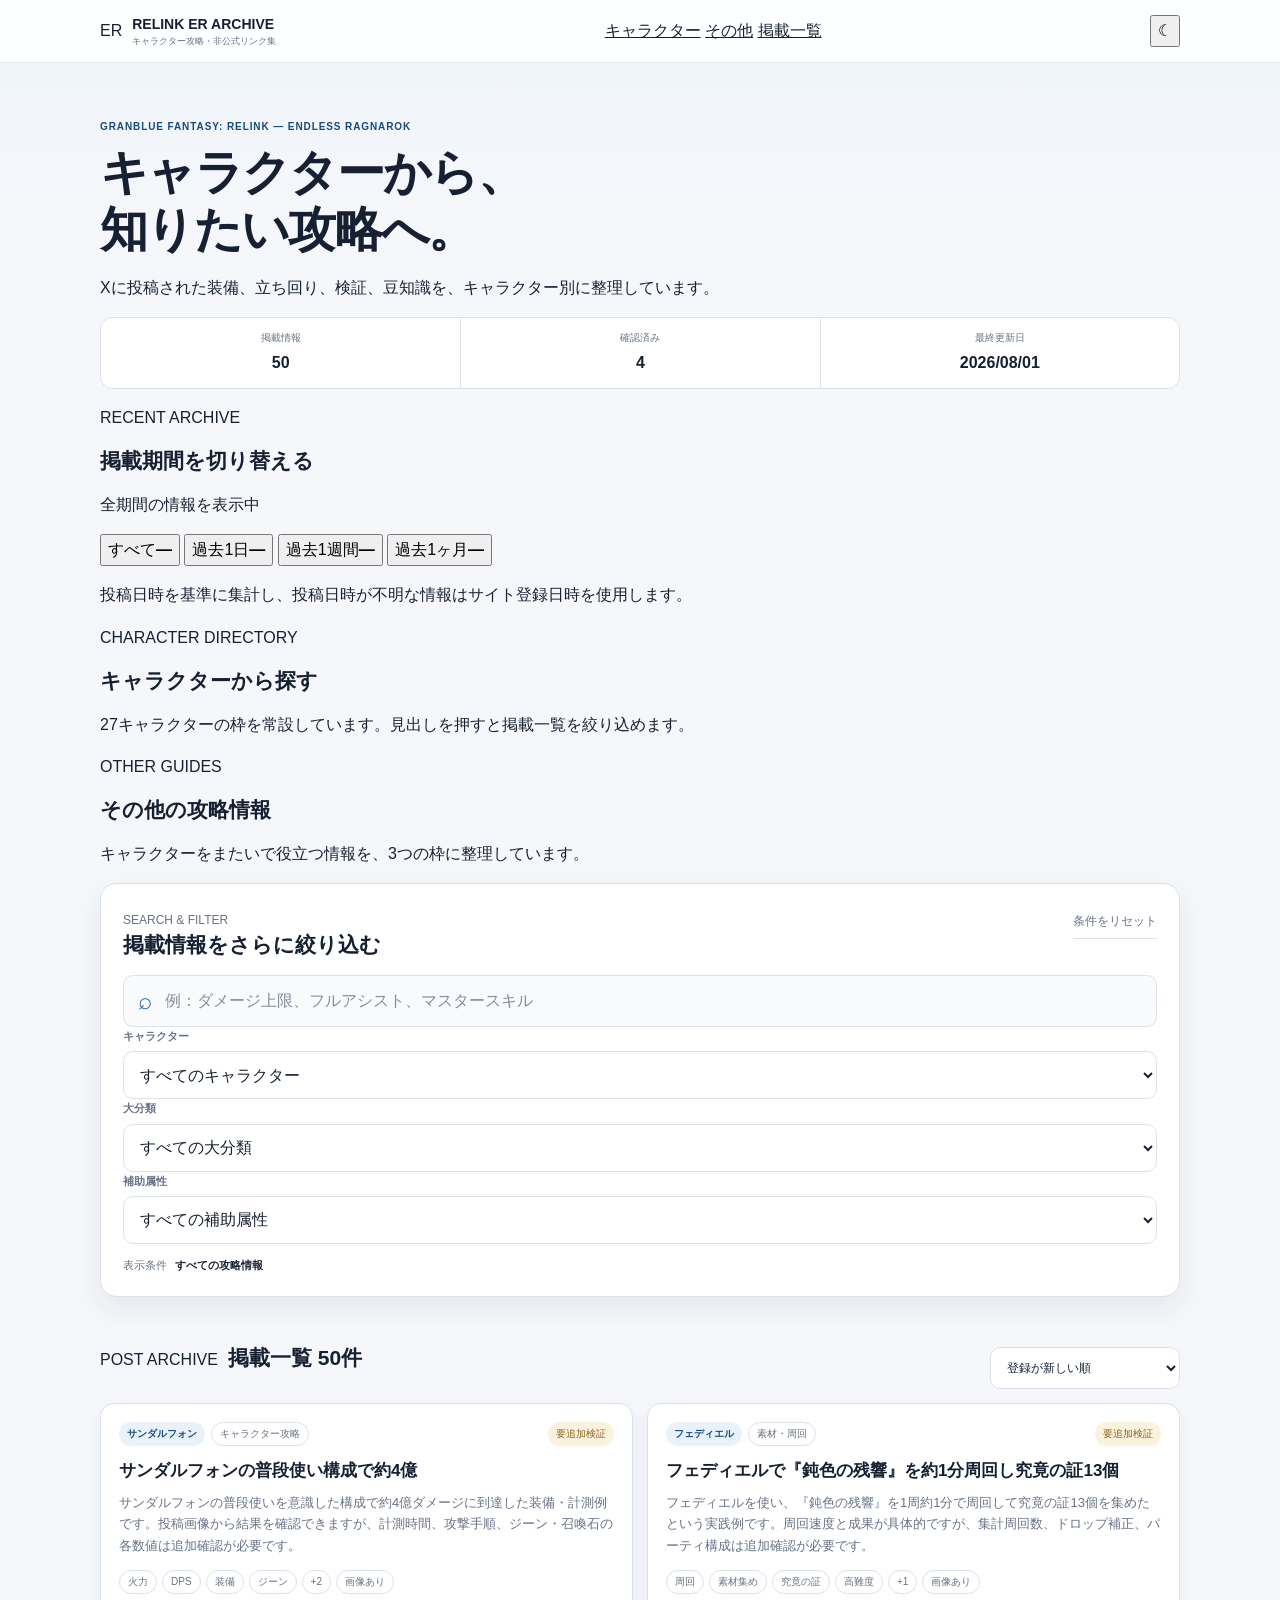
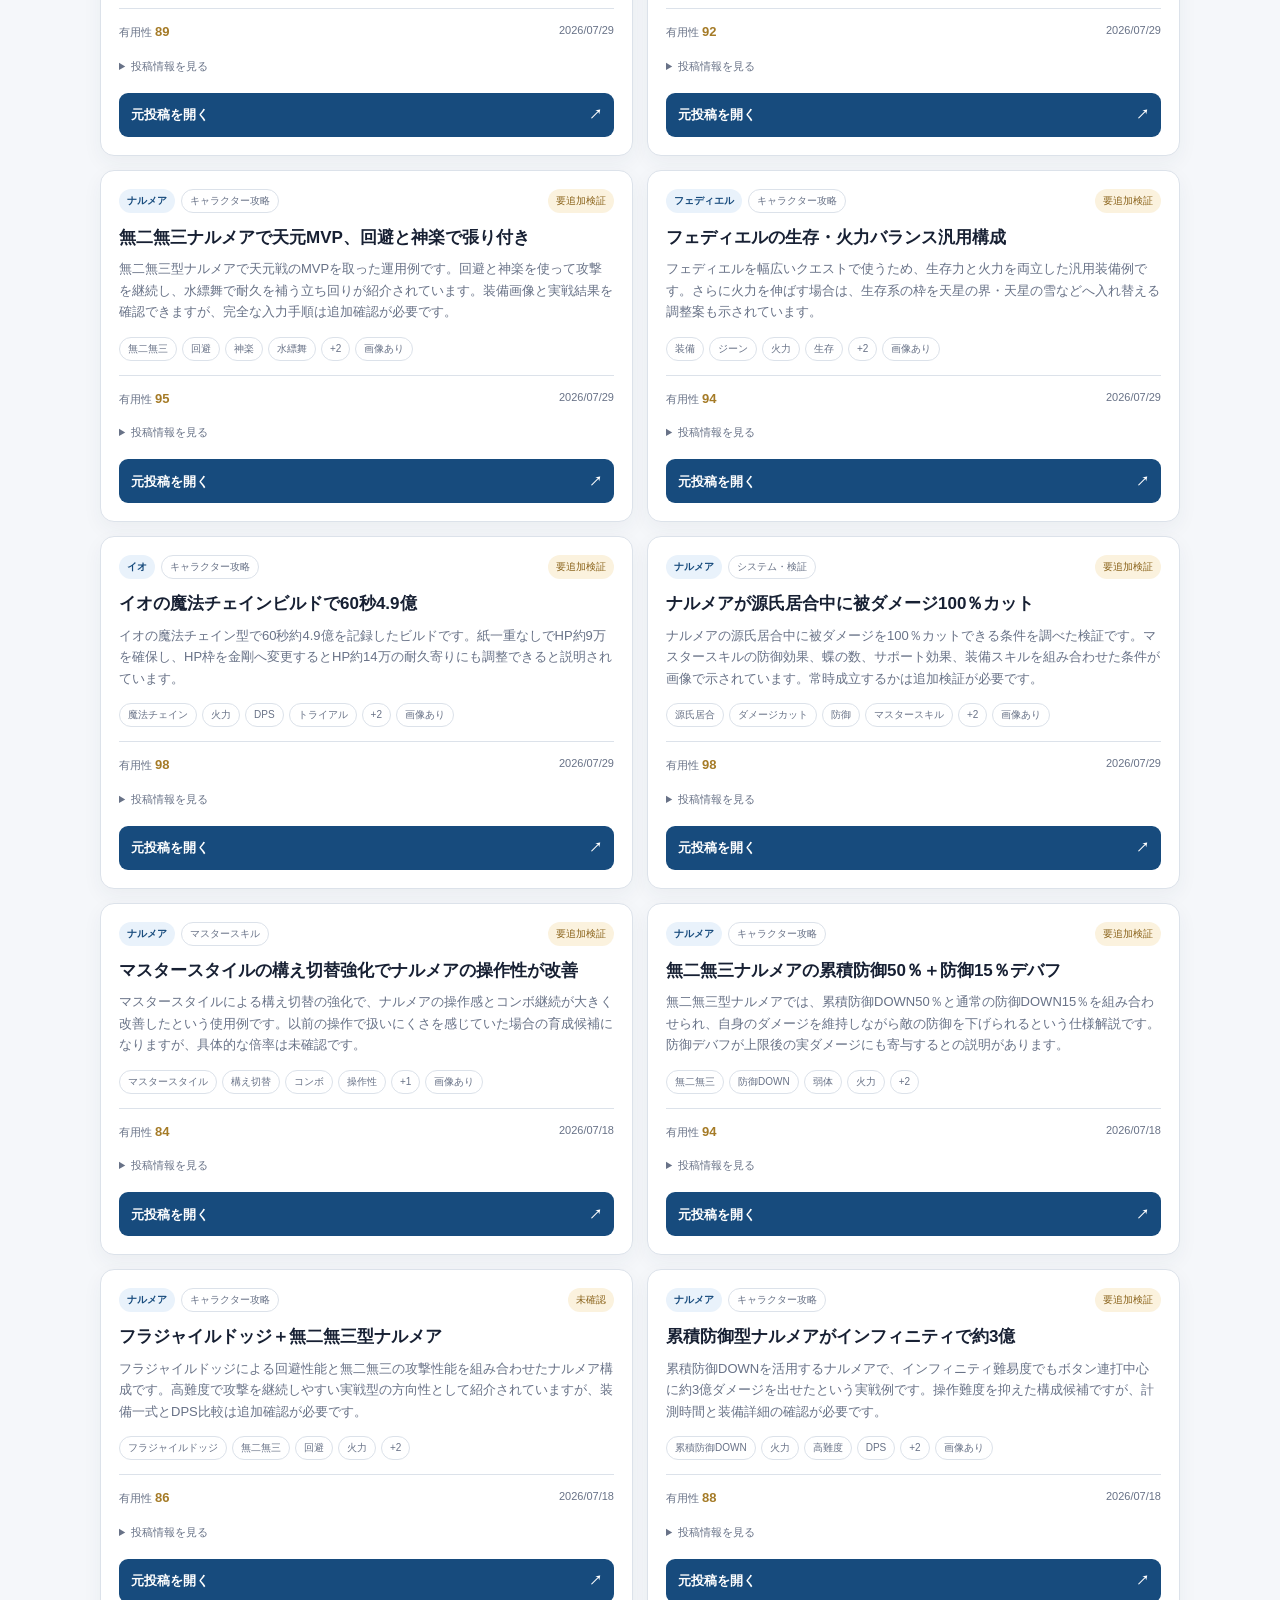
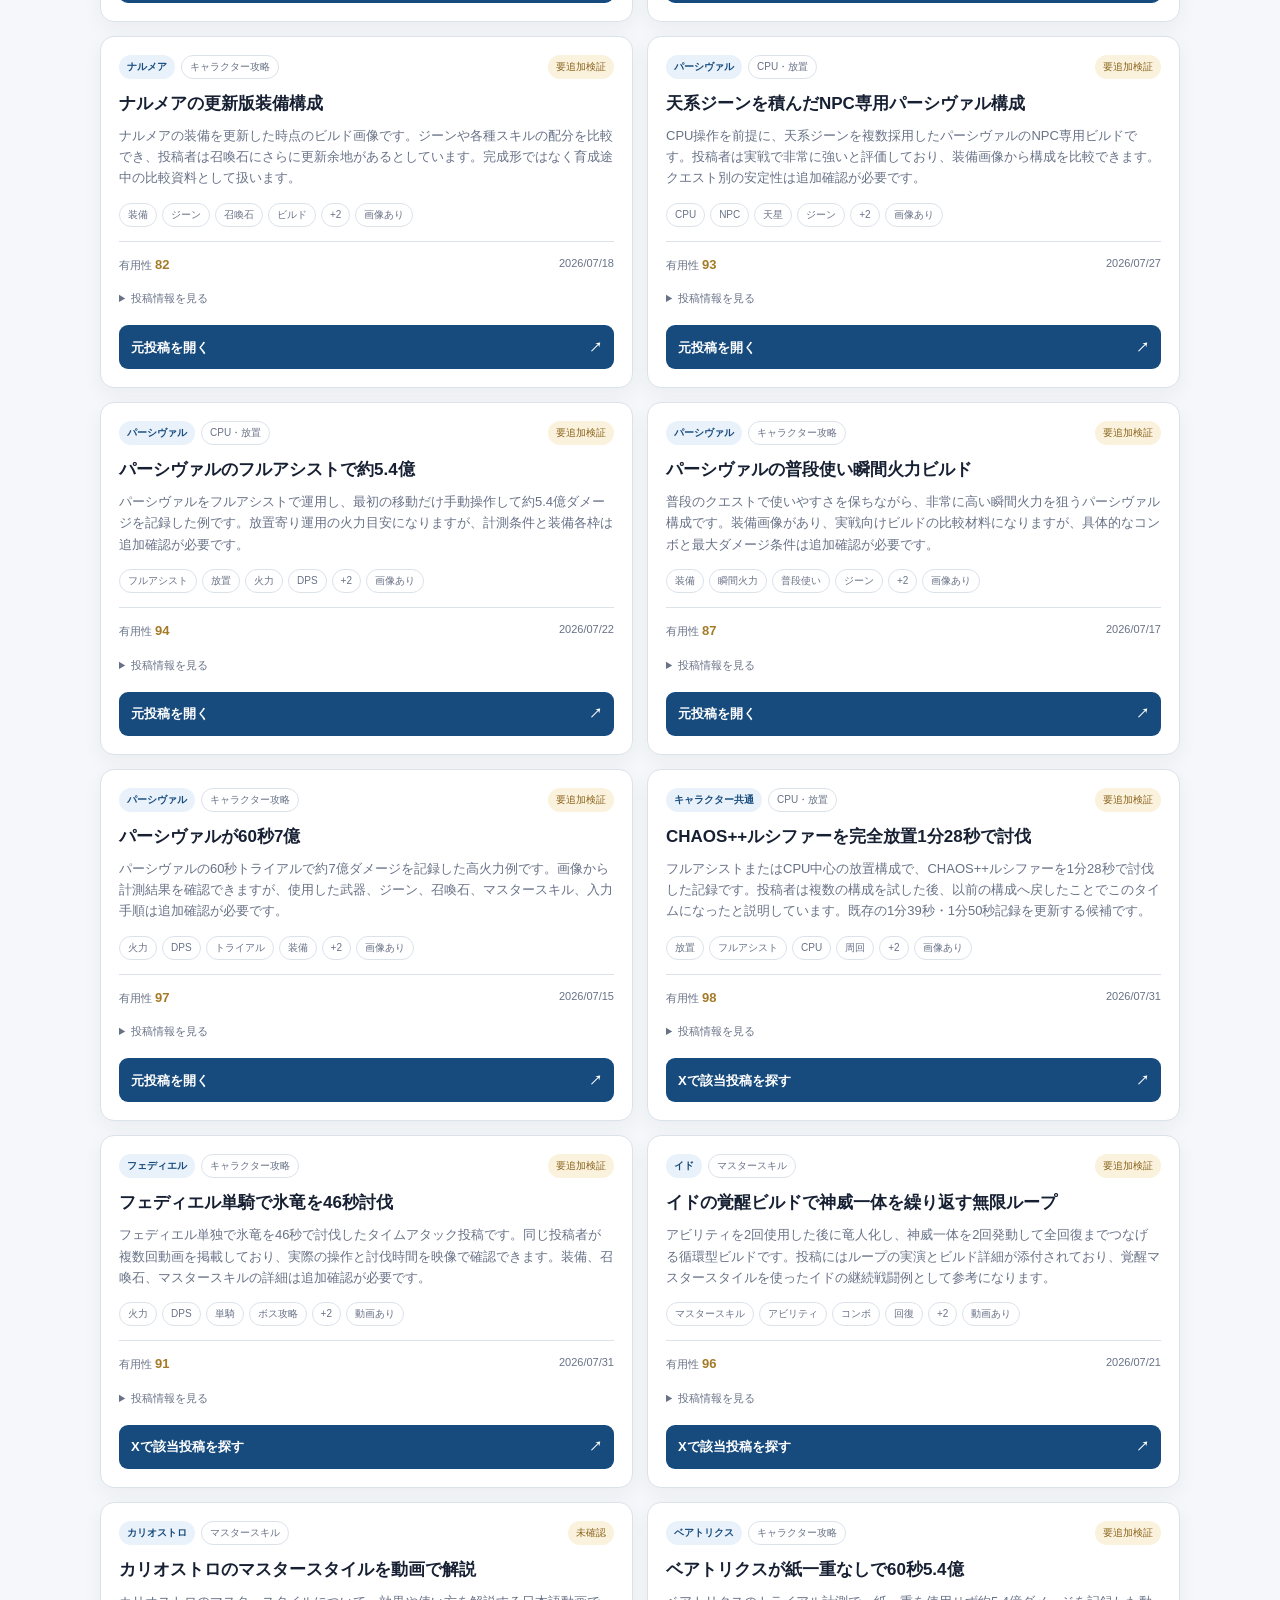
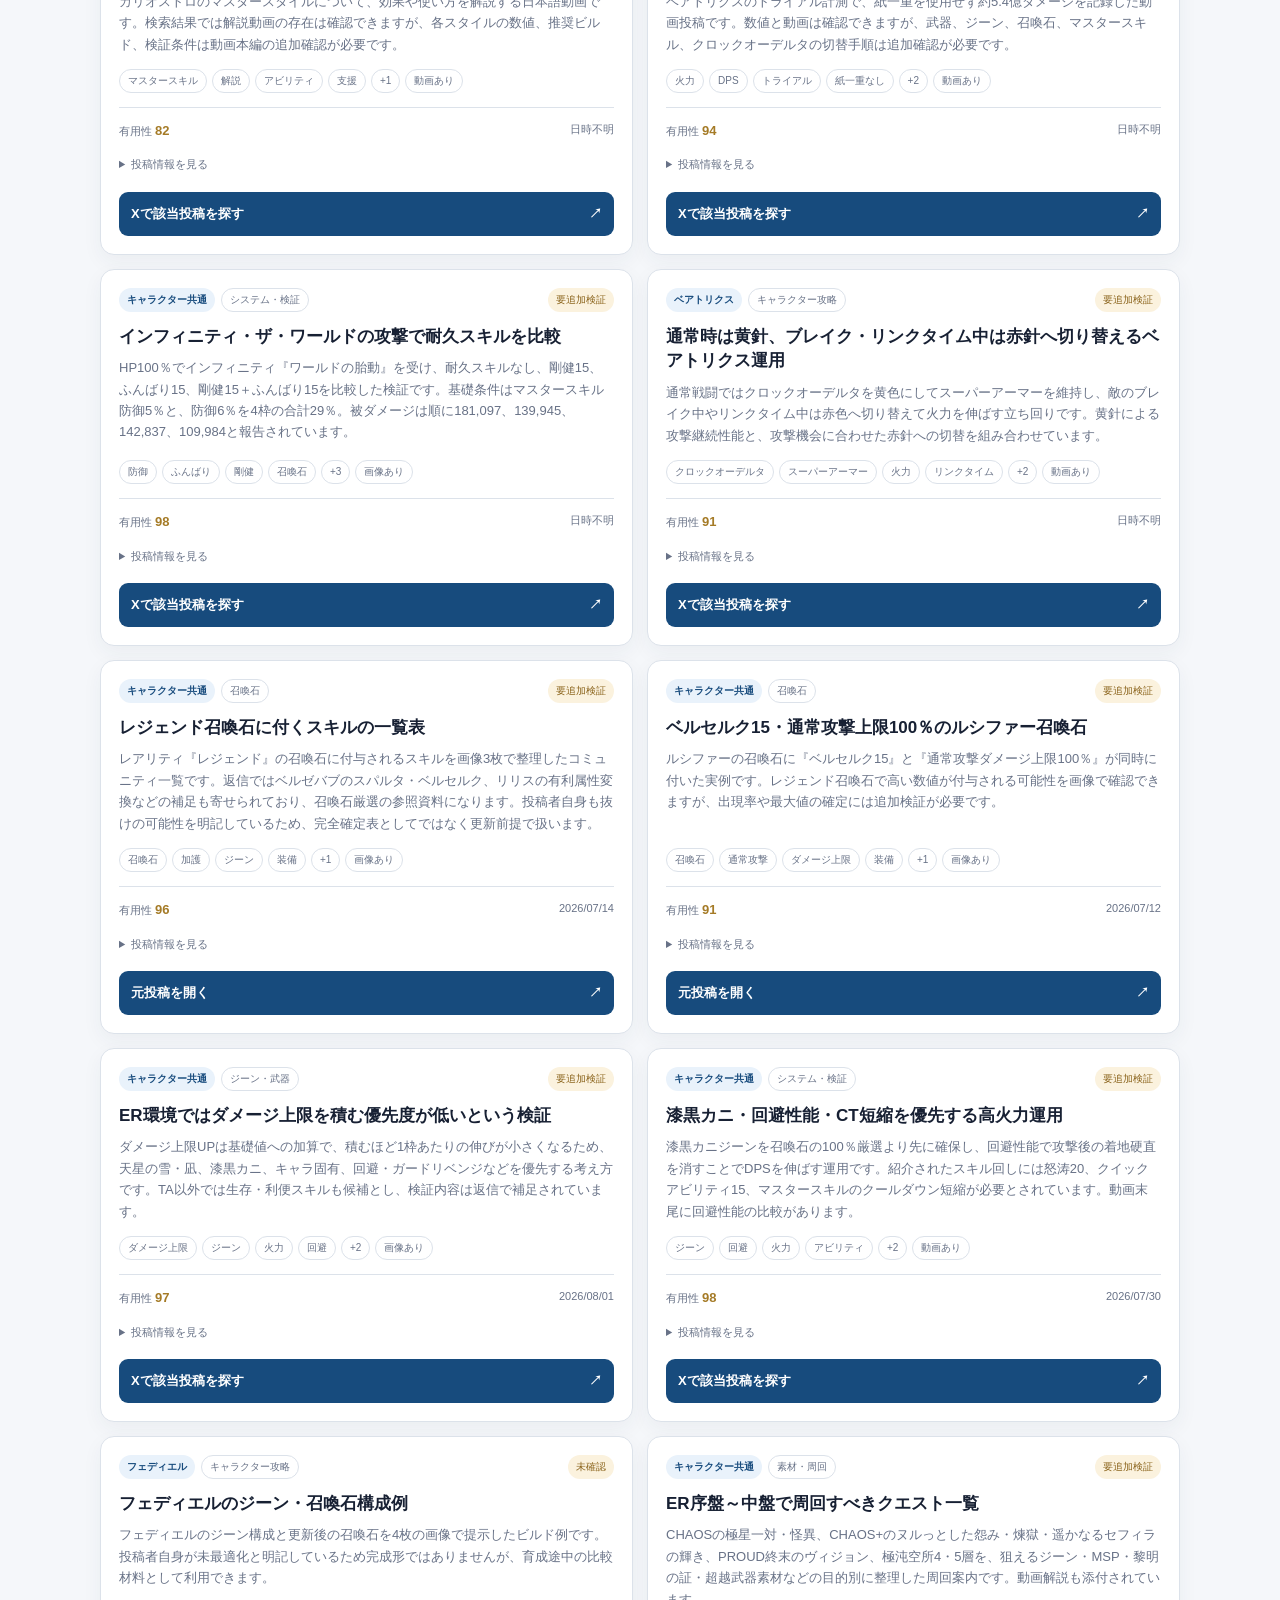
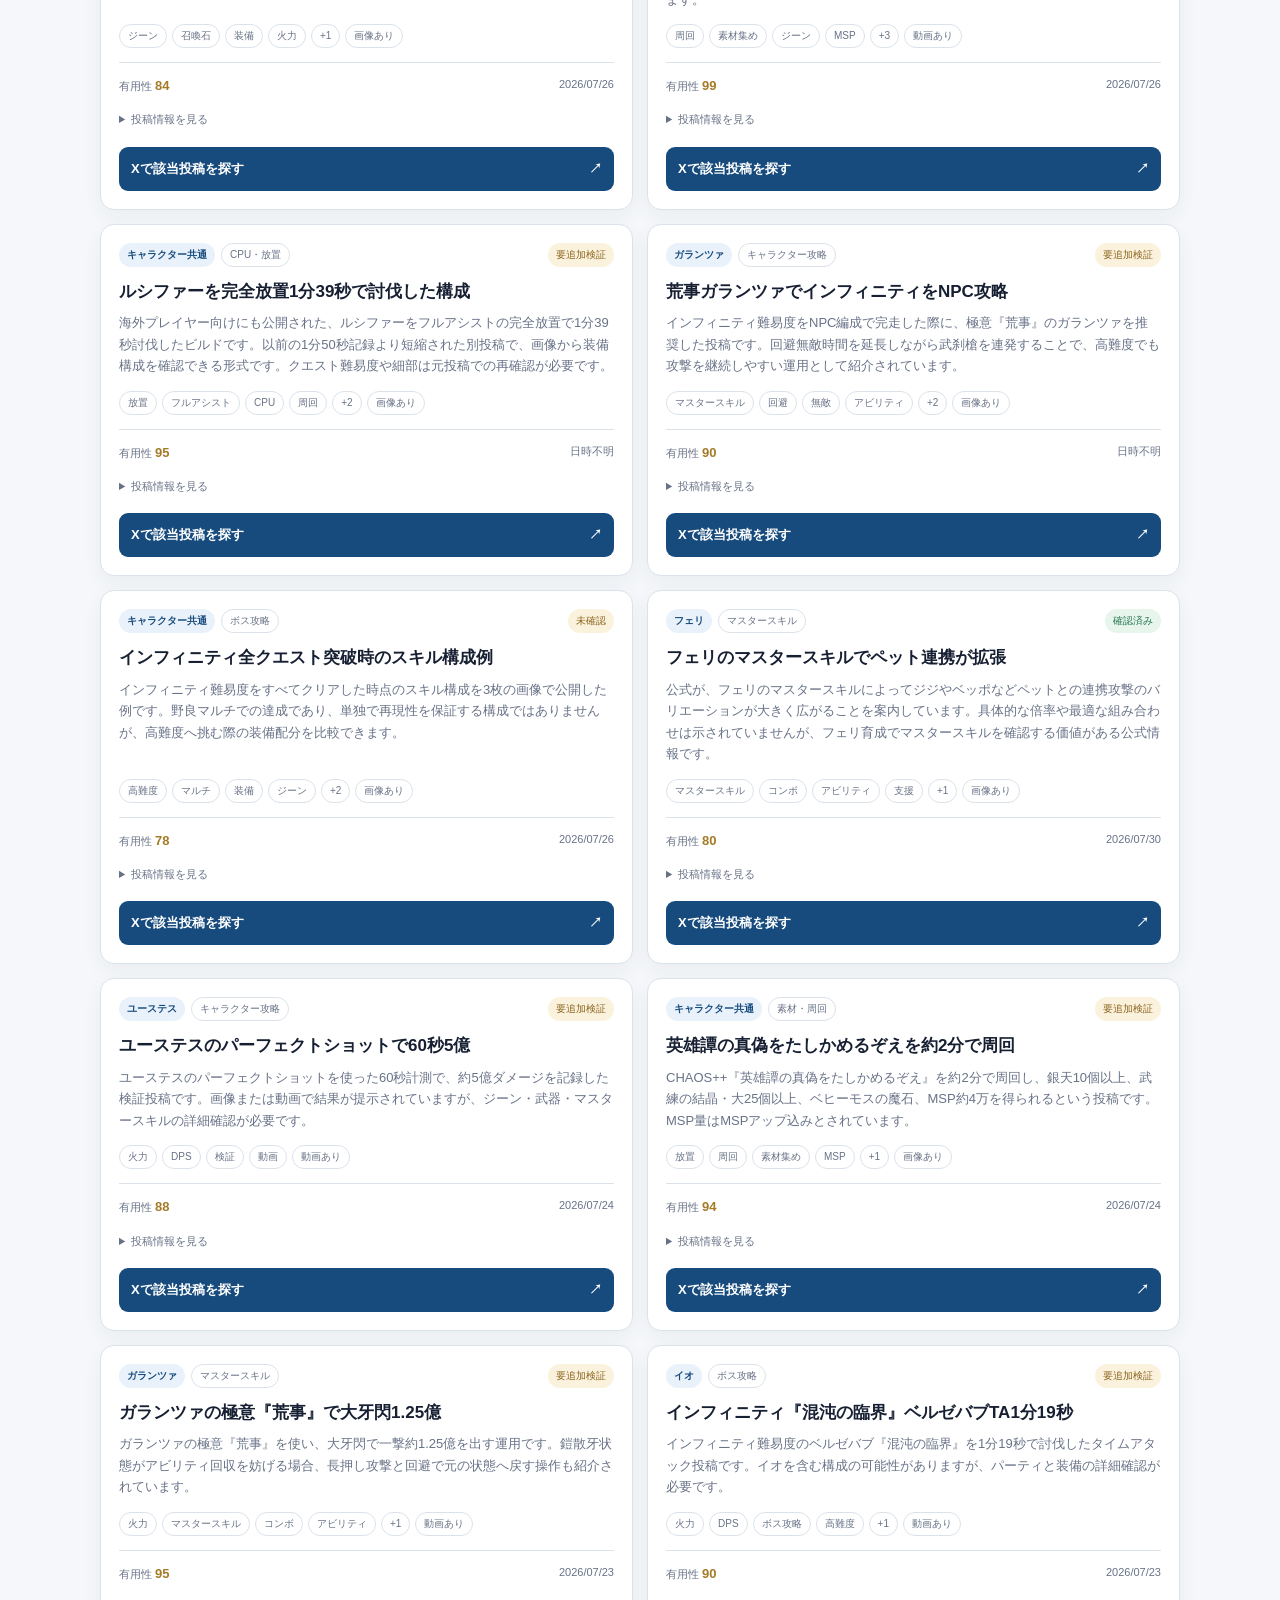
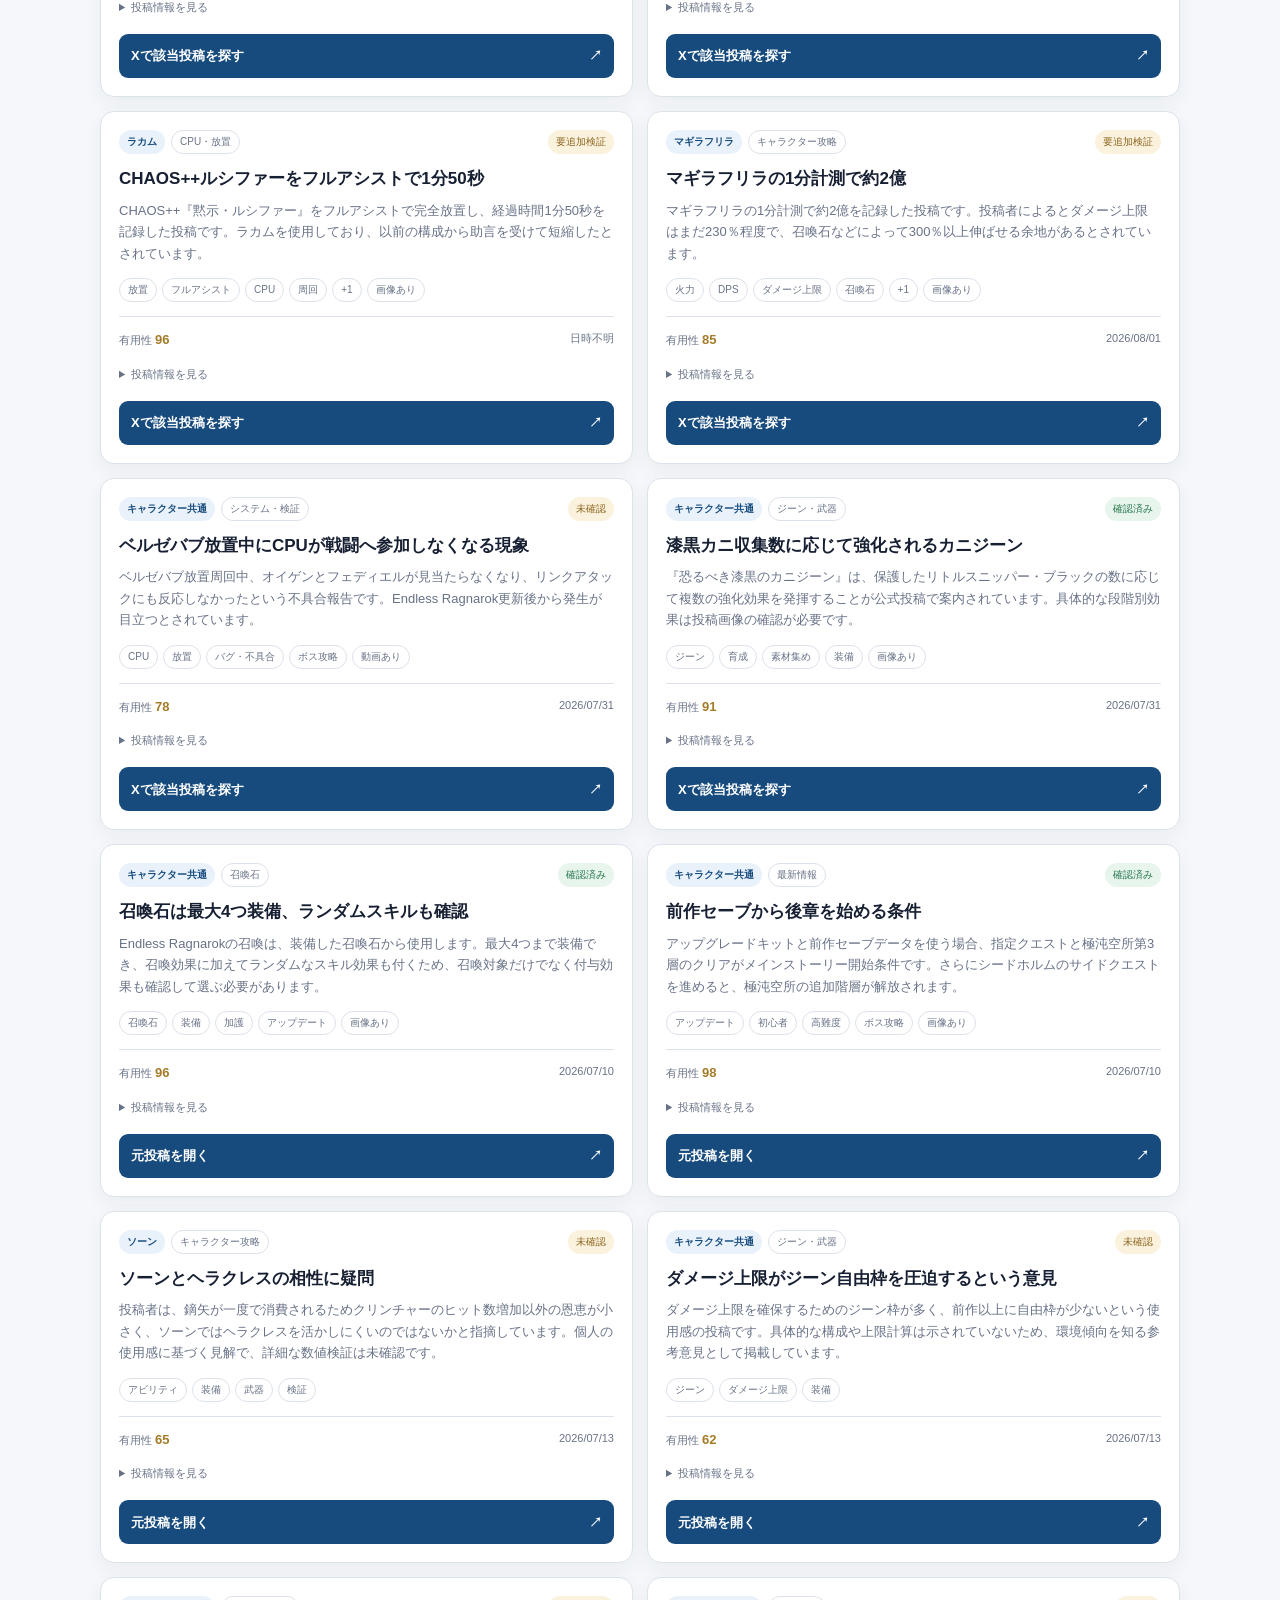
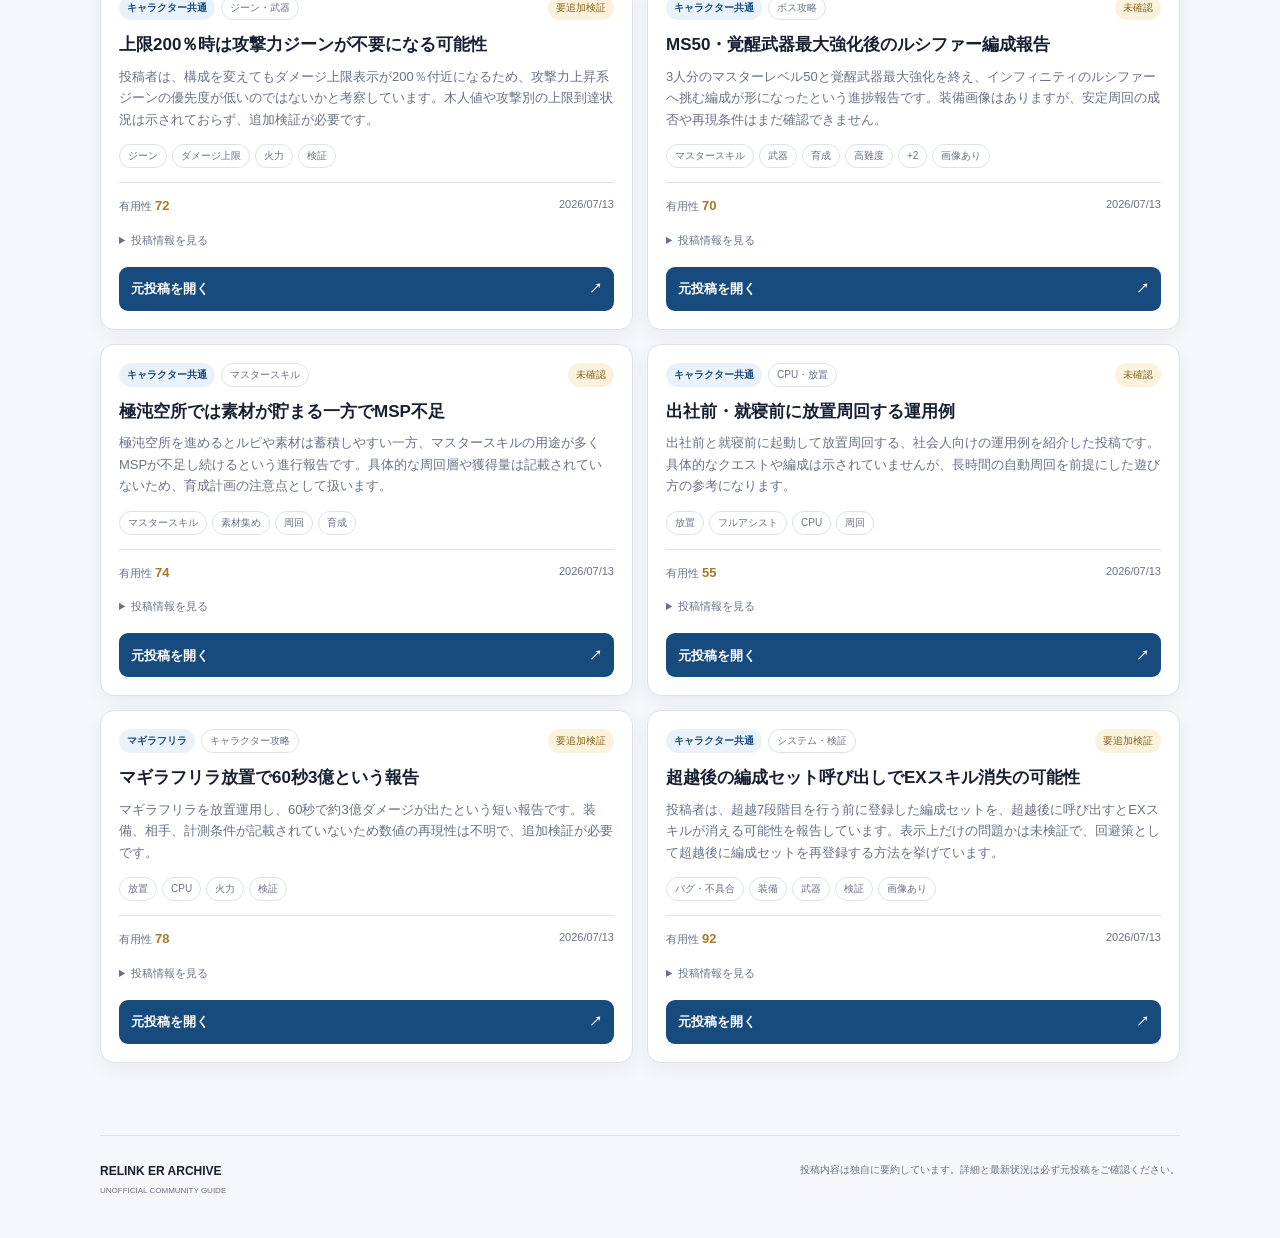
==== commit 7d538944: "キャラクター中心の新レイアウトへ変更" ====
--- a/index.html
+++ b/index.html
@@ -3,49 +3,101 @@
 <head>
   <meta charset="utf-8">
   <meta name="viewport" content="width=device-width, initial-scale=1, viewport-fit=cover">
-  <meta name="description" content="グランブルーファンタジー リリンク エンドレスラグナロクの攻略情報を、キャラクターや内容から探せる非公式ガイドです。">
+  <meta name="description" content="グランブルーファンタジー リリンク エンドレスラグナロクのキャラクター別攻略情報を探せる非公式アーカイブです。">
   <meta name="color-scheme" content="light dark">
-  <title>リリンクER攻略ログ</title>
+  <title>リリンクER キャラクター攻略アーカイブ</title>
   <link rel="stylesheet" href="styles.css">
   <script src="app.js" defer></script>
 </head>
 <body>
-  <a class="skip-link" href="#posts">攻略情報へスキップ</a>
+  <a class="skip-link" href="#results">攻略情報へスキップ</a>
 
   <header class="site-header">
     <div class="header-inner">
-      <a class="brand" href="./" aria-label="リリンクER攻略ログ トップ">
-        <span class="brand-mark" aria-hidden="true">ER</span>
-        <span>
-          <strong>リリンクER攻略ログ</strong>
-          <small>非公式・元投稿リンク集</small>
+      <a class="brand" href="./" aria-label="リリンクER キャラクター攻略アーカイブ トップ">
+        <span class="brand-emblem" aria-hidden="true"><span>ER</span></span>
+        <span class="brand-copy">
+          <strong>RELINK ER ARCHIVE</strong>
+          <small>キャラクター攻略・非公式リンク集</small>
         </span>
       </a>
-      <button id="themeToggle" class="icon-button" type="button" aria-label="ダークモードに切り替え" title="表示テーマを切り替え">
+      <nav class="header-nav" aria-label="ページ内ナビゲーション">
+        <a href="#characters">キャラクター</a>
+        <a href="#topics">その他</a>
+        <a href="#results">掲載一覧</a>
+      </nav>
+      <button id="themeToggle" class="theme-button" type="button" aria-label="ダークモードに切り替え" title="表示テーマを切り替え">
         <span aria-hidden="true">☾</span>
       </button>
     </div>
   </header>
 
   <main>
-    <section class="intro" aria-labelledby="pageTitle">
-      <div>
-        <p class="eyebrow">GRANBLUE FANTASY: RELINK / ENDLESS RAGNAROK</p>
-        <h1 id="pageTitle">必要な攻略情報を、すぐ探す。</h1>
-        <p class="intro-copy">Xなどに投稿された攻略情報を、短い要約と元投稿へのリンクで整理しています。</p>
+    <section class="hero" aria-labelledby="pageTitle">
+      <div class="hero-copy">
+        <p class="eyebrow">GRANBLUE FANTASY: RELINK — ENDLESS RAGNAROK</p>
+        <h1 id="pageTitle">キャラクターから、<br>知りたい攻略へ。</h1>
+        <p>Xに投稿された装備、立ち回り、検証、豆知識を、キャラクター別に整理しています。</p>
       </div>
       <dl class="stats" aria-label="掲載状況">
-        <div><dt>掲載</dt><dd id="totalCount">—</dd></div>
+        <div><dt>掲載情報</dt><dd id="totalCount">—</dd></div>
         <div><dt>確認済み</dt><dd id="verifiedCount">—</dd></div>
-        <div><dt>最終追加</dt><dd id="updatedDate">—</dd></div>
+        <div><dt>最終更新日</dt><dd id="updatedDate">—</dd></div>
       </dl>
+    </section>
+
+    <section class="period-panel" aria-labelledby="periodTitle">
+      <div class="section-heading compact">
+        <div>
+          <p class="section-kicker">RECENT ARCHIVE</p>
+          <h2 id="periodTitle">掲載期間を切り替える</h2>
+        </div>
+        <p id="periodDescription">全期間の情報を表示中</p>
+      </div>
+      <div id="periodTabs" class="period-tabs" role="group" aria-label="掲載期間">
+        <button type="button" class="period-tab is-active" data-period="all" aria-pressed="true">
+          <span>すべて</span><strong id="periodCountAll">—</strong>
+        </button>
+        <button type="button" class="period-tab" data-period="day" aria-pressed="false">
+          <span>過去1日</span><strong id="periodCountDay">—</strong>
+        </button>
+        <button type="button" class="period-tab" data-period="week" aria-pressed="false">
+          <span>過去1週間</span><strong id="periodCountWeek">—</strong>
+        </button>
+        <button type="button" class="period-tab" data-period="month" aria-pressed="false">
+          <span>過去1ヶ月</span><strong id="periodCountMonth">—</strong>
+        </button>
+      </div>
+      <p class="period-note">投稿日時を基準に集計し、投稿日時が不明な情報はサイト登録日時を使用します。</p>
+    </section>
+
+    <section id="characters" class="directory-section" aria-labelledby="charactersTitle">
+      <div class="section-heading">
+        <div>
+          <p class="section-kicker">CHARACTER DIRECTORY</p>
+          <h2 id="charactersTitle">キャラクターから探す</h2>
+        </div>
+        <p>27キャラクターの枠を常設しています。見出しを押すと掲載一覧を絞り込めます。</p>
+      </div>
+      <div id="characterGrid" class="character-grid" aria-live="polite"></div>
+    </section>
+
+    <section id="topics" class="directory-section" aria-labelledby="topicsTitle">
+      <div class="section-heading">
+        <div>
+          <p class="section-kicker">OTHER GUIDES</p>
+          <h2 id="topicsTitle">その他の攻略情報</h2>
+        </div>
+        <p>キャラクターをまたいで役立つ情報を、3つの枠に整理しています。</p>
+      </div>
+      <div id="topicGrid" class="topic-grid" aria-live="polite"></div>
     </section>
 
     <section class="finder" aria-labelledby="finderTitle">
       <div class="finder-heading">
         <div>
-          <h2 id="finderTitle">攻略情報を検索</h2>
-          <p>まずキャラクターかキーワードを選び、必要なときだけ詳しく絞り込めます。</p>
+          <p class="section-kicker">SEARCH & FILTER</p>
+          <h2 id="finderTitle">掲載情報をさらに絞り込む</h2>
         </div>
         <button id="resetFilters" class="reset-button" type="button">条件をリセット</button>
       </div>
@@ -53,44 +105,35 @@
       <label class="search-box" for="searchInput">
         <span aria-hidden="true">⌕</span>
         <span class="sr-only">キーワード検索</span>
-        <input id="searchInput" type="search" placeholder="例：サンダルフォン、ダメージ上限、ルシファー" autocomplete="off">
+        <input id="searchInput" type="search" placeholder="例：ダメージ上限、フルアシスト、マスタースキル" autocomplete="off">
       </label>
 
-      <div class="primary-filter">
+      <div class="filter-grid">
         <label class="field" for="characterSelect">
           <span>キャラクター</span>
           <select id="characterSelect"></select>
         </label>
+        <label class="field" for="categorySelect">
+          <span>大分類</span>
+          <select id="categorySelect"></select>
+        </label>
+        <label class="field" for="attributeSelect">
+          <span>補助属性</span>
+          <select id="attributeSelect"></select>
+        </label>
       </div>
 
-      <details class="advanced-filters">
-        <summary>
-          <span>さらに絞り込む</span>
-          <small>補助属性・大分類</small>
-        </summary>
-        <div class="advanced-grid">
-          <label class="field" for="attributeSelect">
-            <span>補助属性</span>
-            <select id="attributeSelect"></select>
-          </label>
-          <label class="field" for="categorySelect">
-            <span>大分類</span>
-            <select id="categorySelect"></select>
-          </label>
-        </div>
-      </details>
-
       <div class="active-filters" aria-live="polite">
-        <span class="active-label">表示条件</span>
-        <span id="selectedRouteText">すべての攻略情報</span>
+        <span>表示条件</span>
+        <strong id="selectedRouteText">すべての攻略情報</strong>
       </div>
     </section>
 
-    <section class="results" aria-labelledby="resultsTitle">
+    <section id="results" class="results" aria-labelledby="resultsTitle">
       <div class="results-heading">
         <div>
-          <h2 id="resultsTitle">攻略情報</h2>
-          <span id="resultCount" class="result-count" aria-live="polite"></span>
+          <p class="section-kicker">POST ARCHIVE</p>
+          <h2 id="resultsTitle">掲載一覧 <span id="resultCount" aria-live="polite"></span></h2>
         </div>
         <label class="sort-field" for="sortSelect">
           <span class="sr-only">並び順</span>
@@ -103,15 +146,12 @@
         </label>
       </div>
 
-      <div id="sampleNotice" class="notice" hidden>
-        表示確認用の架空サンプルが含まれています。
-      </div>
-
+      <div id="sampleNotice" class="notice" hidden>表示確認用の架空サンプルが含まれています。</div>
       <div id="posts" class="post-grid" aria-live="polite" aria-busy="true"></div>
 
       <div id="emptyState" class="empty-state" hidden>
         <h3>条件に合う情報がありません</h3>
-        <p>検索語や絞り込み条件を変更してください。</p>
+        <p>期間やキャラクター、検索条件を変更してください。</p>
         <button id="emptyResetButton" type="button">すべて表示する</button>
       </div>
 
@@ -123,7 +163,7 @@
   </main>
 
   <footer>
-    <p><strong>リリンクER攻略ログ</strong><br><small>UNOFFICIAL COMMUNITY ARCHIVE</small></p>
+    <p><strong>RELINK ER ARCHIVE</strong><br><small>UNOFFICIAL COMMUNITY GUIDE</small></p>
     <p>投稿内容は独自に要約しています。詳細と最新状況は必ず元投稿をご確認ください。</p>
   </footer>
 </body>
--- a/styles.css
+++ b/styles.css
@@ -1,50 +1,42 @@
 :root {
   color-scheme: light;
-  --sky-top: #4c9fe2;
-  --sky-mid: #9ed7f4;
-  --sky-low: #e7f6ff;
-  --navy: #14365d;
-  --navy-deep: #09233f;
-  --blue: #2476b8;
-  --blue-light: #d9f0ff;
-  --gold: #b78a32;
-  --gold-bright: #e7c66a;
-  --gold-pale: #f6e8b8;
-  --paper: #fffdf7;
-  --paper-deep: #f3ead7;
-  --ink: #23364b;
-  --muted: #6d7c8e;
-  --line: rgba(78, 105, 132, .24);
-  --shadow: 0 18px 50px rgba(22, 65, 99, .16);
-  --panel-shadow: 0 24px 70px rgba(28, 74, 110, .2);
-  --success: #347d65;
-  --warning: #a66e26;
-  --danger: #a34848;
-  font-family: "Hiragino Kaku Gothic ProN", "Yu Gothic", Meiryo, sans-serif;
-}
-
-[data-theme="night"] {
+  --bg: #f5f7fa;
+  --surface: #ffffff;
+  --surface-soft: #f8fafc;
+  --text: #172033;
+  --muted: #687287;
+  --line: #dce2ea;
+  --blue: #2869a9;
+  --blue-dark: #174b7d;
+  --blue-soft: #e9f2fb;
+  --gold: #a57b27;
+  --gold-soft: #f8f1df;
+  --success: #24764a;
+  --success-soft: #e7f5ed;
+  --warning: #8b641c;
+  --warning-soft: #fbf2de;
+  --shadow: 0 12px 30px rgba(35, 56, 82, .08);
+  font-family: -apple-system, BlinkMacSystemFont, "Hiragino Sans", "Yu Gothic", Meiryo, sans-serif;
+}
+
+[data-theme="dark"] {
   color-scheme: dark;
-  --sky-top: #07192f;
-  --sky-mid: #14355a;
-  --sky-low: #1f4b72;
-  --navy: #e4eef9;
-  --navy-deep: #f4f8ff;
-  --blue: #72b9e8;
-  --blue-light: #193b5a;
-  --gold: #dfbd68;
-  --gold-bright: #f3d984;
-  --gold-pale: #584c2e;
-  --paper: #13263a;
-  --paper-deep: #0d1c2c;
-  --ink: #edf5ff;
-  --muted: #afc0d2;
-  --line: rgba(189, 213, 236, .2);
-  --shadow: 0 18px 50px rgba(0, 0, 0, .35);
-  --panel-shadow: 0 24px 70px rgba(0, 0, 0, .4);
-  --success: #74c9ad;
-  --warning: #e5bd71;
-  --danger: #ef9696;
+  --bg: #0d1420;
+  --surface: #151f2d;
+  --surface-soft: #1b2737;
+  --text: #edf3fa;
+  --muted: #a7b2c1;
+  --line: #314154;
+  --blue: #76b8ed;
+  --blue-dark: #9acbf1;
+  --blue-soft: #1a3349;
+  --gold: #e2c276;
+  --gold-soft: #3a321f;
+  --success: #83d1a5;
+  --success-soft: #183b2a;
+  --warning: #e2bd69;
+  --warning-soft: #3d321d;
+  --shadow: 0 14px 34px rgba(0, 0, 0, .22);
 }
 
 * { box-sizing: border-box; }
@@ -52,28 +44,19 @@
 body {
   margin: 0;
   min-width: 0;
-  min-height: 100vh;
-  overflow-x: hidden;
   background:
-    radial-gradient(circle at 18% 8%, rgba(255, 255, 255, .78) 0 3%, transparent 18%),
-    radial-gradient(circle at 82% 18%, rgba(255, 255, 255, .55) 0 2%, transparent 16%),
-    linear-gradient(180deg, var(--sky-top) 0, var(--sky-mid) 24rem, var(--sky-low) 42rem, var(--sky-low) 100%);
-  color: var(--ink);
-  line-height: 1.7;
-}
-
-button, input, select { font: inherit; }
-button, select { cursor: pointer; }
+    linear-gradient(180deg, color-mix(in srgb, var(--blue-soft) 55%, transparent) 0, transparent 230px),
+    var(--bg);
+  color: var(--text);
+  line-height: 1.65;
+}
+button, input, select, summary { font: inherit; }
+button, select, summary { cursor: pointer; }
 a { color: inherit; }
-button:focus-visible,
-input:focus-visible,
-select:focus-visible,
-summary:focus-visible,
-a:focus-visible {
-  outline: 3px solid color-mix(in srgb, var(--gold-bright) 72%, white);
-  outline-offset: 3px;
-}
-
+button:focus-visible, input:focus-visible, select:focus-visible, summary:focus-visible, a:focus-visible {
+  outline: 3px solid color-mix(in srgb, var(--blue) 35%, transparent);
+  outline-offset: 2px;
+}
 .sr-only {
   position: absolute;
   width: 1px;
@@ -85,904 +68,361 @@
   white-space: nowrap;
   border: 0;
 }
-
 .skip-link {
   position: fixed;
-  z-index: 100;
   top: -5rem;
   left: 1rem;
-  padding: .75rem 1rem;
-  border-radius: 6px;
-  background: var(--navy-deep);
-  color: var(--paper);
+  z-index: 100;
+  padding: .7rem 1rem;
+  border-radius: 8px;
+  background: var(--blue-dark);
+  color: #fff;
 }
 .skip-link:focus { top: 1rem; }
-
-.sky-decoration {
-  position: fixed;
-  z-index: -1;
-  pointer-events: none;
-  opacity: .32;
-  filter: blur(2px);
-}
-.sky-decoration::before,
-.sky-decoration::after {
-  content: "";
-  position: absolute;
-  border-radius: 50%;
-  background: rgba(255, 255, 255, .65);
-  box-shadow:
-    65px 8px 0 12px rgba(255, 255, 255, .55),
-    128px -4px 0 5px rgba(255, 255, 255, .46),
-    184px 12px 0 18px rgba(255, 255, 255, .42);
-}
-.sky-decoration-one { top: 8rem; left: -5rem; }
-.sky-decoration-two { top: 24rem; right: 9rem; transform: scale(.72); }
 
 .site-header {
   position: sticky;
   top: 0;
-  z-index: 30;
-  border-bottom: 1px solid rgba(255, 255, 255, .22);
-  background: color-mix(in srgb, var(--sky-top) 76%, transparent);
-  box-shadow: 0 5px 20px rgba(15, 59, 93, .12);
-  backdrop-filter: blur(18px) saturate(1.15);
-}
-
+  z-index: 20;
+  border-bottom: 1px solid color-mix(in srgb, var(--line) 80%, transparent);
+  background: color-mix(in srgb, var(--surface) 92%, transparent);
+  backdrop-filter: blur(14px);
+}
 .header-inner {
-  width: min(1120px, calc(100% - 32px));
-  min-height: 72px;
-  margin: auto;
+  width: min(1080px, calc(100% - 32px));
+  height: 62px;
+  margin: 0 auto;
   display: flex;
   align-items: center;
   justify-content: space-between;
   gap: 16px;
 }
-
 .brand {
   min-width: 0;
   display: flex;
   align-items: center;
-  gap: 13px;
-  color: #fff;
+  gap: 10px;
   text-decoration: none;
-  text-shadow: 0 2px 8px rgba(8, 43, 73, .26);
-}
-
-.brand-crest {
-  position: relative;
-  width: 46px;
-  height: 46px;
-  display: grid;
-  place-items: center;
-  flex: 0 0 auto;
-  border: 1px solid rgba(255, 255, 255, .8);
-  border-radius: 50%;
-  box-shadow:
-    inset 0 0 0 3px rgba(183, 138, 50, .55),
-    0 3px 13px rgba(10, 49, 80, .2);
-  background: linear-gradient(145deg, rgba(255, 255, 255, .35), rgba(11, 60, 99, .2));
-}
-.brand-crest::before,
-.brand-crest::after {
-  content: "";
-  position: absolute;
-  width: 13px;
-  height: 25px;
-  border-top: 2px solid var(--gold-bright);
-  border-bottom: 2px solid var(--gold-bright);
-}
-.brand-crest::before { left: -9px; transform: rotate(-28deg); }
-.brand-crest::after { right: -9px; transform: rotate(28deg); }
-.brand-crest span {
-  font-family: Georgia, "Yu Mincho", serif;
-  font-size: 12px;
-  font-weight: 700;
-  letter-spacing: .08em;
-}
-.brand-crest.small { width: 38px; height: 38px; }
-
-.brand-copy {
-  min-width: 0;
-  display: grid;
-  gap: 2px;
-}
-.brand-copy strong {
-  font-family: "Yu Mincho", "Hiragino Mincho ProN", serif;
-  font-size: 17px;
-  letter-spacing: .12em;
-}
-.brand-copy small {
-  overflow: hidden;
-  color: rgba(255, 255, 255, .78);
-  font-size: 8px;
-  letter-spacing: .16em;
-  text-overflow: ellipsis;
-  white-space: nowrap;
-}
-
-.theme-button {
-  min-width: 72px;
-  min-height: 42px;
-  display: inline-flex;
-  align-items: center;
-  justify-content: center;
-  gap: 7px;
-  border: 1px solid rgba(255, 255, 255, .48);
-  border-radius: 999px;
-  background: rgba(9, 44, 73, .18);
-  color: #fff;
-  font-size: 12px;
-}
-.theme-button:hover { background: rgba(255, 255, 255, .16); }
-.theme-button > span:first-child { font-size: 17px; }
-
-main {
-  width: min(1080px, calc(100% - 32px));
-  margin: auto;
-  padding: 0 0 80px;
-}
-
-.hero {
-  position: relative;
-  min-height: 520px;
-  padding: 84px 0 58px;
-  display: grid;
-  grid-template-columns: minmax(0, 1fr) 310px;
-  align-items: center;
-  gap: 40px;
-  color: #fff;
-  text-shadow: 0 3px 12px rgba(14, 60, 94, .26);
-}
-.hero::after {
-  content: "";
-  position: absolute;
-  right: -18vw;
-  bottom: 0;
-  left: -18vw;
-  height: 125px;
-  background:
-    radial-gradient(ellipse at 12% 100%, rgba(255,255,255,.88) 0 34%, transparent 35%),
-    radial-gradient(ellipse at 42% 110%, rgba(255,255,255,.7) 0 34%, transparent 35%),
-    radial-gradient(ellipse at 75% 100%, rgba(255,255,255,.85) 0 35%, transparent 36%),
-    radial-gradient(ellipse at 98% 110%, rgba(255,255,255,.68) 0 34%, transparent 35%);
-  opacity: .7;
-  pointer-events: none;
-}
-
-.hero-copy { position: relative; z-index: 1; }
-.hero-kicker {
-  margin: 0 0 13px;
-  color: #fff7d4;
-  font-family: Georgia, serif;
-  font-size: 11px;
-  font-weight: 700;
-  letter-spacing: .22em;
-}
-.hero h1 {
-  margin: 0;
-  font-family: "Yu Mincho", "Hiragino Mincho ProN", serif;
-  font-size: clamp(42px, 7vw, 76px);
-  font-weight: 500;
-  line-height: 1.12;
-  letter-spacing: .03em;
-}
-.hero h1 span {
-  font-size: .53em;
-  letter-spacing: .12em;
-}
-.hero-description {
-  max-width: 670px;
-  margin: 24px 0 0;
-  color: rgba(255, 255, 255, .9);
-  font-size: 15px;
-}
-
-.hero-emblem {
-  position: relative;
-  width: 280px;
-  height: 280px;
-  display: grid;
-  place-items: center;
-  justify-self: end;
-  opacity: .78;
-}
-.emblem-ring {
-  position: absolute;
-  inset: 36px;
-  border: 1px solid rgba(255, 255, 255, .62);
-  border-radius: 50%;
-  box-shadow:
-    0 0 0 9px rgba(255, 255, 255, .06),
-    0 0 0 10px rgba(231, 198, 106, .45),
-    inset 0 0 50px rgba(255, 255, 255, .12);
-}
-.emblem-ring::before,
-.emblem-ring::after {
-  content: "✦";
-  position: absolute;
-  left: 50%;
-  color: var(--gold-pale);
-  transform: translateX(-50%);
-}
-.emblem-ring::before { top: -23px; }
-.emblem-ring::after { bottom: -24px; }
-.emblem-core {
-  position: relative;
-  z-index: 2;
-  font-family: Georgia, "Yu Mincho", serif;
-  font-size: 47px;
-  letter-spacing: .08em;
-}
-.emblem-wing {
-  position: absolute;
-  width: 84px;
-  height: 132px;
-  border-top: 2px solid rgba(255, 255, 255, .68);
-  border-bottom: 2px solid rgba(231, 198, 106, .5);
-}
-.emblem-wing-left { left: 4px; border-radius: 80% 10% 70% 15%; transform: rotate(-18deg); }
-.emblem-wing-right { right: 4px; border-radius: 10% 80% 15% 70%; transform: rotate(18deg); }
-
-.hero-stats {
-  position: absolute;
-  z-index: 2;
-  right: 0;
-  bottom: 38px;
-  left: 0;
-  margin: 0;
-  display: flex;
-  gap: 14px;
-}
-.hero-stats div {
-  min-width: 128px;
-  padding: 9px 16px;
-  border-left: 1px solid rgba(255, 255, 255, .48);
-  background: linear-gradient(90deg, rgba(13, 61, 96, .16), transparent);
-}
-.hero-stats dt {
-  color: rgba(255, 255, 255, .72);
-  font-size: 10px;
-  letter-spacing: .08em;
-}
-.hero-stats dd {
-  margin: 2px 0 0;
-  font-family: Georgia, serif;
-  font-size: 22px;
-}
-
-.ornate-panel {
-  position: relative;
-  margin-top: 6px;
-  padding: 38px;
-  border: 1px solid rgba(183, 138, 50, .58);
-  border-radius: 10px;
-  background:
-    linear-gradient(135deg, rgba(255,255,255,.88), rgba(255,253,247,.97)),
-    var(--paper);
-  box-shadow: var(--panel-shadow);
-}
-[data-theme="night"] .ornate-panel {
-  background: linear-gradient(135deg, rgba(24, 51, 77, .97), rgba(12, 32, 50, .98));
-}
-.ornate-panel::before,
-.ornate-panel::after {
-  content: "";
-  position: absolute;
-  width: 34px;
-  height: 34px;
-  border-color: var(--gold);
-  pointer-events: none;
-}
-.ornate-panel::before {
-  top: 10px;
-  left: 10px;
-  border-top: 2px solid;
-  border-left: 2px solid;
-}
-.ornate-panel::after {
-  right: 10px;
-  bottom: 10px;
-  border-right: 2px solid;
-  border-bottom: 2px solid;
-}
-.panel-ornament {
-  position: absolute;
-  top: -13px;
-  right: 50%;
-  width: 160px;
-  height: 26px;
-  transform: translateX(50%);
-  background: var(--paper);
-}
-[data-theme="night"] .panel-ornament { background: #17324c; }
-.panel-ornament::before,
-.panel-ornament::after {
-  content: "";
-  position: absolute;
-  top: 12px;
-  width: 58px;
-  height: 1px;
-  background: var(--gold);
-}
-.panel-ornament::before { left: 0; }
-.panel-ornament::after { right: 0; }
-.panel-ornament span {
-  position: absolute;
-  top: 5px;
-  left: 50%;
-  width: 14px;
-  height: 14px;
-  border: 1px solid var(--gold);
-  transform: translateX(-50%) rotate(45deg);
-}
-
-.section-heading,
-.results-heading {
-  display: flex;
-  align-items: flex-end;
-  justify-content: space-between;
-  gap: 18px;
-}
-.section-kicker {
-  margin: 0 0 3px;
-  color: var(--gold);
-  font-family: Georgia, serif;
-  font-size: 10px;
-  font-weight: 700;
-  letter-spacing: .18em;
-}
-h2 {
-  margin: 0;
-  color: var(--navy-deep);
-  font-family: "Yu Mincho", "Hiragino Mincho ProN", serif;
-  font-size: 29px;
-  font-weight: 600;
-  letter-spacing: .06em;
-}
-.reset-button {
-  min-height: 40px;
-  padding: 8px 14px;
-  border: 1px solid var(--line);
-  border-radius: 6px;
-  background: transparent;
-  color: var(--muted);
-  font-size: 12px;
-}
-.reset-button:hover { border-color: var(--gold); color: var(--gold); }
-
-.selection-guide {
-  margin: 34px 0 12px;
-  display: flex;
-  align-items: center;
-  gap: 12px;
-}
-.selection-guide-secondary { margin-top: 30px; }
-.guide-number {
-  width: 31px;
-  height: 31px;
+}
+.brand-mark {
+  width: 36px;
+  height: 36px;
   display: grid;
   place-items: center;
   flex: 0 0 auto;
   border: 1px solid var(--gold);
   border-radius: 50%;
+  background: var(--gold-soft);
   color: var(--gold);
-  font-family: Georgia, serif;
-  font-weight: 700;
-}
-.selection-guide div { display: grid; }
-.selection-guide strong { color: var(--navy-deep); font-size: 14px; }
-.selection-guide small { color: var(--muted); font-size: 11px; }
-
-.select-grid {
+  font: 700 11px/1 Georgia, serif;
+  letter-spacing: .06em;
+}
+.brand > span:last-child { min-width: 0; display: grid; line-height: 1.15; }
+.brand strong { overflow: hidden; text-overflow: ellipsis; white-space: nowrap; font-size: 14px; }
+.brand small { margin-top: 4px; color: var(--muted); font-size: 9px; }
+.icon-button {
+  width: 40px;
+  height: 40px;
+  border: 1px solid var(--line);
+  border-radius: 50%;
+  background: var(--surface);
+  color: var(--text);
+  font-size: 18px;
+}
+
+main {
+  width: min(1080px, calc(100% - 32px));
+  margin: 0 auto;
+  padding: 40px 0 72px;
+}
+.intro {
   display: grid;
-  grid-template-columns: 1fr 1fr;
-  gap: 13px;
-}
-
-.select-field {
-  position: relative;
+  gap: 24px;
+  margin-bottom: 28px;
+}
+.eyebrow {
+  margin: 0 0 8px;
+  color: var(--blue-dark);
+  font-size: 10px;
+  font-weight: 800;
+  letter-spacing: .09em;
+}
+h1, h2, h3, p { overflow-wrap: anywhere; }
+h1 {
+  margin: 0;
+  font-size: clamp(30px, 7vw, 48px);
+  line-height: 1.2;
+  letter-spacing: -.035em;
+}
+.intro-copy {
+  max-width: 650px;
+  margin: 12px 0 0;
+  color: var(--muted);
+  font-size: 14px;
+}
+.stats {
+  margin: 0;
+  display: grid;
+  grid-template-columns: repeat(3, 1fr);
+  overflow: hidden;
+  border: 1px solid var(--line);
+  border-radius: 12px;
+  background: var(--surface);
+}
+.stats div {
   min-width: 0;
-  min-height: 78px;
-  padding: 11px 14px;
-  display: grid;
-  grid-template-columns: 42px minmax(90px, 1fr) minmax(145px, 1.25fr);
+  padding: 12px 10px;
+  text-align: center;
+}
+.stats div + div { border-left: 1px solid var(--line); }
+.stats dt { color: var(--muted); font-size: 10px; }
+.stats dd { margin: 3px 0 0; font-weight: 800; font-size: 16px; }
+
+.finder {
+  padding: 18px;
+  border: 1px solid var(--line);
+  border-radius: 16px;
+  background: var(--surface);
+  box-shadow: var(--shadow);
+}
+.finder-heading {
+  display: flex;
+  align-items: flex-start;
+  justify-content: space-between;
+  gap: 16px;
+  margin-bottom: 16px;
+}
+h2 { margin: 0; font-size: 21px; line-height: 1.35; }
+.finder-heading p { margin: 5px 0 0; color: var(--muted); font-size: 12px; }
+.reset-button {
+  flex: none;
+  padding: 6px 0;
+  border: 0;
+  border-bottom: 1px solid var(--line);
+  background: transparent;
+  color: var(--muted);
+  font-size: 12px;
+}
+.reset-button:hover { color: var(--blue); border-color: var(--blue); }
+.search-box {
+  min-height: 52px;
+  display: flex;
   align-items: center;
   gap: 11px;
-  border: 1px solid var(--line);
-  border-radius: 7px;
-  background: color-mix(in srgb, var(--paper) 88%, var(--blue-light));
-  box-shadow: inset 0 1px rgba(255, 255, 255, .85);
-}
-.select-field-primary {
-  min-height: 88px;
-  border-color: color-mix(in srgb, var(--gold) 62%, var(--line));
-  background:
-    linear-gradient(90deg, color-mix(in srgb, var(--gold-pale) 38%, var(--paper)), var(--paper));
-}
-.select-field:focus-within {
-  border-color: var(--gold);
-  box-shadow: 0 0 0 3px color-mix(in srgb, var(--gold-bright) 20%, transparent);
-}
-.field-icon {
-  width: 42px;
-  height: 42px;
-  display: grid;
-  place-items: center;
-  border: 1px solid color-mix(in srgb, var(--gold) 55%, transparent);
-  border-radius: 50%;
-  color: var(--gold);
-  font-family: Georgia, serif;
-  font-size: 20px;
-}
-.field-copy {
-  min-width: 0;
-  display: grid;
-  line-height: 1.35;
-}
-.field-copy small {
-  color: var(--gold);
-  font-family: Georgia, serif;
-  font-size: 8px;
-  letter-spacing: .13em;
-}
-.field-copy strong {
-  color: var(--navy-deep);
-  font-size: 13px;
-}
-.select-field select {
+  padding: 0 14px;
+  border: 1px solid var(--line);
+  border-radius: 10px;
+  background: var(--surface-soft);
+}
+.search-box:focus-within {
+  border-color: var(--blue);
+  box-shadow: 0 0 0 3px color-mix(in srgb, var(--blue) 12%, transparent);
+}
+.search-box > span:first-child { color: var(--blue); font-size: 24px; }
+.search-box input {
   width: 100%;
   min-width: 0;
-  min-height: 48px;
-  padding: 9px 38px 9px 12px;
-  border: 1px solid var(--line);
-  border-radius: 5px;
-  background-color: var(--paper);
-  color: var(--ink);
-  font-size: 15px;
-  font-weight: 700;
-  appearance: auto;
-}
-.select-arrow { display: none; }
-.field-help {
-  margin: 7px 4px 0;
-  color: var(--muted);
-  font-size: 11px;
-}
-
-.search-field {
-  margin-top: 15px;
-  min-height: 56px;
-  padding: 0 15px;
-  display: flex;
-  align-items: center;
-  gap: 11px;
-  border: 1px solid var(--line);
-  border-radius: 7px;
-  background: var(--paper);
-}
-.search-field:focus-within {
-  border-color: var(--blue);
-  box-shadow: 0 0 0 3px color-mix(in srgb, var(--blue) 15%, transparent);
-}
-.search-field > span:first-child { color: var(--blue); font-size: 26px; }
-.search-field input {
-  width: 100%;
-  min-width: 0;
-  height: 54px;
+  height: 50px;
   border: 0;
   outline: 0;
   background: transparent;
-  color: var(--ink);
-  font-size: 15px;
-}
-.search-field input::placeholder { color: var(--muted); }
-
-.selected-route {
-  margin-top: 15px;
-  padding: 11px 14px;
-  display: flex;
-  align-items: center;
-  gap: 11px;
-  border-left: 3px solid var(--blue);
-  background: color-mix(in srgb, var(--blue-light) 58%, var(--paper));
-  color: var(--ink);
+  color: var(--text);
+  font-size: 16px;
+}
+.search-box input::placeholder { color: color-mix(in srgb, var(--muted) 80%, transparent); }
+.primary-filter { margin-top: 14px; }
+.field { display: grid; gap: 6px; }
+.field > span { color: var(--muted); font-size: 11px; font-weight: 700; }
+.field select, .sort-field select {
+  width: 100%;
+  min-height: 48px;
+  padding: 9px 38px 9px 12px;
+  border: 1px solid var(--line);
+  border-radius: 10px;
+  background: var(--surface);
+  color: var(--text);
+}
+.advanced-filters {
+  margin-top: 12px;
+  border: 1px solid var(--line);
+  border-radius: 10px;
+  background: var(--surface-soft);
+}
+.advanced-filters summary {
+  min-height: 48px;
+  padding: 10px 13px;
+  display: flex;
+  align-items: center;
+  justify-content: space-between;
+  gap: 12px;
+  list-style: none;
+  color: var(--text);
+  font-size: 13px;
+  font-weight: 700;
+}
+.advanced-filters summary::-webkit-details-marker { display: none; }
+.advanced-filters summary::after { content: "＋"; color: var(--blue); font-size: 17px; }
+.advanced-filters[open] summary::after { content: "−"; }
+.advanced-filters summary small { margin-left: auto; color: var(--muted); font-size: 10px; font-weight: 400; }
+.advanced-grid {
+  display: grid;
+  gap: 12px;
+  padding: 0 13px 13px;
+}
+.active-filters {
+  margin-top: 12px;
+  display: flex;
+  align-items: baseline;
+  gap: 8px;
+  color: var(--muted);
+  font-size: 11px;
+}
+.active-label { flex: none; font-weight: 700; }
+#selectedRouteText { color: var(--text); }
+
+.results { padding-top: 34px; }
+.results-heading {
+  display: flex;
+  align-items: flex-end;
+  justify-content: space-between;
+  gap: 16px;
+  margin-bottom: 14px;
+}
+.results-heading > div { display: flex; align-items: baseline; gap: 10px; }
+.result-count { color: var(--muted); font-size: 12px; }
+.sort-field { width: min(190px, 45%); }
+.sort-field select { min-height: 42px; font-size: 12px; }
+.notice {
+  margin-bottom: 14px;
+  padding: 10px 12px;
+  border: 1px solid var(--warning);
+  border-radius: 8px;
+  background: var(--warning-soft);
+  color: var(--warning);
   font-size: 12px;
 }
-.route-label {
-  flex: 0 0 auto;
+.post-grid { display: grid; gap: 14px; }
+.post-card {
+  min-width: 0;
+  display: flex;
+  flex-direction: column;
+  padding: 18px;
+  border: 1px solid var(--line);
+  border-radius: 14px;
+  background: var(--surface);
+  box-shadow: 0 7px 20px rgba(35, 56, 82, .05);
+}
+.card-meta-top {
+  display: flex;
+  align-items: flex-start;
+  justify-content: space-between;
+  gap: 10px;
+}
+.card-labels { min-width: 0; display: flex; flex-wrap: wrap; gap: 6px; }
+.character-label, .category-label, .status-label, .tag-list span {
+  display: inline-flex;
+  align-items: center;
+  min-height: 24px;
+  padding: 3px 8px;
+  border-radius: 999px;
+  font-size: 10px;
+  line-height: 1.2;
+}
+.character-label { background: var(--blue-soft); color: var(--blue-dark); font-weight: 800; }
+.category-label { border: 1px solid var(--line); color: var(--muted); }
+.status-label { flex: none; }
+.status-label.verified { background: var(--success-soft); color: var(--success); }
+.status-label.unverified { background: var(--warning-soft); color: var(--warning); }
+.post-card h3 { margin: 13px 0 8px; font-size: 17px; line-height: 1.45; }
+.summary { flex: 1; margin: 0; color: var(--muted); font-size: 13px; }
+.tag-list { display: flex; flex-wrap: wrap; gap: 5px; margin-top: 14px; }
+.tag-list span { border: 1px solid var(--line); color: var(--muted); }
+.card-quick-meta {
+  margin-top: 14px;
+  padding-top: 12px;
+  display: flex;
+  justify-content: space-between;
+  gap: 10px;
+  border-top: 1px solid var(--line);
+  color: var(--muted);
+  font-size: 11px;
+}
+.card-quick-meta strong { color: var(--gold); font-size: 13px; }
+.card-details { margin-top: 6px; }
+.card-details summary { padding: 8px 0; color: var(--muted); font-size: 11px; }
+.card-details dl { margin: 0 0 10px; display: grid; gap: 8px; }
+.card-details dl div { display: grid; grid-template-columns: 80px 1fr; gap: 10px; font-size: 11px; }
+.card-details dt { color: var(--muted); }
+.card-details dd { min-width: 0; margin: 0; overflow-wrap: anywhere; }
+.source-button {
+  margin-top: 10px;
+  min-height: 44px;
+  padding: 9px 12px;
+  display: flex;
+  align-items: center;
+  justify-content: space-between;
+  border-radius: 9px;
+  background: var(--blue-dark);
+  color: #fff;
+  text-decoration: none;
+  font-size: 13px;
+  font-weight: 800;
+}
+.source-button:hover { filter: brightness(1.08); }
+.source-button.disabled { background: var(--surface-soft); color: var(--muted); }
+.empty-state {
+  padding: 48px 20px;
+  border: 1px dashed var(--line);
+  border-radius: 14px;
+  background: var(--surface);
+  text-align: center;
+}
+.empty-state h3 { margin: 0; font-size: 17px; }
+.empty-state p { margin: 6px 0 14px; color: var(--muted); font-size: 12px; }
+.empty-state button {
+  min-height: 40px;
+  padding: 8px 14px;
+  border: 1px solid var(--blue);
+  border-radius: 8px;
+  background: transparent;
   color: var(--blue);
-  font-size: 10px;
-  font-weight: 700;
-  letter-spacing: .06em;
-}
-
-.results { padding-top: 62px; }
-.results-heading { margin-bottom: 22px; }
-.results-heading > div { min-width: 0; }
-.result-count {
-  display: inline-block;
-  margin-top: 5px;
-  color: var(--muted);
-  font-size: 12px;
-}
-.sort-field {
+}
+
+footer {
+  width: min(1080px, calc(100% - 32px));
+  margin: 0 auto;
+  padding: 26px 0 40px;
   display: grid;
-  gap: 4px;
+  gap: 8px;
+  border-top: 1px solid var(--line);
   color: var(--muted);
   font-size: 10px;
 }
-.sort-field select {
-  min-height: 44px;
-  padding: 8px 12px;
-  border: 1px solid var(--line);
-  border-radius: 6px;
-  background: var(--paper);
-  color: var(--ink);
-  font-size: 12px;
-}
-
-.sample-notice {
-  margin-bottom: 15px;
-  padding: 13px 15px;
-  display: flex;
-  align-items: flex-start;
-  gap: 12px;
-  border: 1px solid color-mix(in srgb, var(--warning) 48%, transparent);
-  border-radius: 7px;
-  background: color-mix(in srgb, var(--gold-pale) 35%, var(--paper));
-}
-.sample-notice > span {
-  width: 24px;
-  height: 24px;
-  display: grid;
-  place-items: center;
-  flex: 0 0 auto;
-  border: 1px solid var(--warning);
-  border-radius: 50%;
-  color: var(--warning);
-  font-weight: 700;
-}
-.sample-notice strong { color: var(--warning); font-size: 12px; }
-.sample-notice p { margin: 1px 0 0; color: var(--muted); font-size: 11px; }
-
-.post-grid {
-  display: grid;
-  grid-template-columns: repeat(2, minmax(0, 1fr));
-  gap: 18px;
-}
-.post-card {
-  position: relative;
-  min-width: 0;
-  padding: 24px;
-  overflow: hidden;
-  border: 1px solid color-mix(in srgb, var(--gold) 42%, var(--line));
-  border-radius: 8px;
-  background:
-    linear-gradient(145deg, rgba(255,255,255,.74), transparent 42%),
-    var(--paper);
-  box-shadow: var(--shadow);
-}
-[data-theme="night"] .post-card {
-  background: linear-gradient(145deg, rgba(53, 83, 109, .22), transparent 42%), var(--paper);
-}
-.post-card::before,
-.post-card::after {
-  content: "";
-  position: absolute;
-  width: 23px;
-  height: 23px;
-  pointer-events: none;
-}
-.post-card::before {
-  top: 8px;
-  left: 8px;
-  border-top: 1px solid var(--gold);
-  border-left: 1px solid var(--gold);
-}
-.post-card::after {
-  right: 8px;
-  bottom: 8px;
-  border-right: 1px solid var(--gold);
-  border-bottom: 1px solid var(--gold);
-}
-.card-ribbon {
-  position: absolute;
-  top: 0;
-  right: 34px;
-  width: 18px;
-  height: 42px;
-  background: linear-gradient(180deg, var(--blue), color-mix(in srgb, var(--blue) 70%, var(--navy-deep)));
-  clip-path: polygon(0 0, 100% 0, 100% 100%, 50% 78%, 0 100%);
-}
-.card-header {
-  display: flex;
-  justify-content: space-between;
-  align-items: flex-start;
-  gap: 12px;
-}
-.card-header > div {
-  min-width: 0;
-  display: flex;
-  align-items: center;
-  flex-wrap: wrap;
-  gap: 7px;
-}
-.character-label {
-  color: var(--blue);
-  font-size: 11px;
-  font-weight: 800;
-  letter-spacing: .03em;
-}
-.category-label {
-  padding: 2px 7px;
-  border: 1px solid var(--line);
-  border-radius: 999px;
-  color: var(--muted);
-  font-size: 9px;
-}
-.media-label {
-  padding-right: 28px;
-  color: var(--muted);
-  font-size: 10px;
-  white-space: nowrap;
-}
-.post-card h3 {
-  margin: 14px 0 10px;
-  color: var(--navy-deep);
-  font-family: "Yu Mincho", "Hiragino Mincho ProN", serif;
-  font-size: 20px;
-  line-height: 1.45;
-}
-.summary {
-  min-height: 4.8em;
-  margin: 0 0 16px;
-  color: var(--muted);
-  font-size: 13px;
-}
-.tag-list {
-  display: flex;
-  flex-wrap: wrap;
-  gap: 6px;
-  margin-bottom: 17px;
-}
-.tag-list span {
-  padding: 4px 8px;
-  border: 1px solid color-mix(in srgb, var(--blue) 30%, var(--line));
-  border-radius: 4px;
-  background: color-mix(in srgb, var(--blue-light) 35%, var(--paper));
-  color: var(--blue);
-  font-size: 10px;
-}
-.record-metrics {
-  margin: 0 0 14px;
-  display: grid;
-  grid-template-columns: repeat(3, 1fr);
-  border-block: 1px solid var(--line);
-}
-.record-metrics div {
-  min-width: 0;
-  padding: 11px 5px;
-  text-align: center;
-}
-.record-metrics div + div { border-left: 1px solid var(--line); }
-.record-metrics dt { color: var(--muted); font-size: 9px; }
-.record-metrics dd {
-  margin: 3px 0 0;
-  overflow-wrap: anywhere;
-  color: var(--navy-deep);
-  font-size: 12px;
-  font-weight: 800;
-}
-.record-metrics dd:first-letter { font-size: 1.04em; }
-.record-metrics small { color: var(--muted); font-size: 9px; }
-.status-verified { color: var(--success) !important; }
-.status-caution { color: var(--warning) !important; }
-.status-unverified { color: var(--muted) !important; }
-
-.record-details {
-  margin-bottom: 14px;
-  border-bottom: 1px solid var(--line);
-}
-.record-details summary {
-  min-height: 42px;
-  display: flex;
-  align-items: center;
-  color: var(--blue);
-  font-size: 11px;
-  font-weight: 700;
-  cursor: pointer;
-}
-.record-details dl {
-  margin: 0 0 14px;
-  display: grid;
-  grid-template-columns: 1fr 1fr;
-  gap: 9px 13px;
-}
-.record-details dl div { min-width: 0; }
-.record-details dt { color: var(--muted); font-size: 9px; }
-.record-details dd {
-  margin: 2px 0 0;
-  overflow-wrap: anywhere;
-  color: var(--ink);
-  font-size: 10px;
-}
-
-.source-button {
-  min-height: 47px;
-  padding: 10px 14px;
-  display: flex;
-  align-items: center;
-  justify-content: space-between;
-  border: 1px solid var(--blue);
-  border-radius: 5px;
-  background: linear-gradient(180deg, color-mix(in srgb, var(--blue-light) 40%, var(--paper)), var(--paper));
-  color: var(--blue);
-  text-decoration: none;
-  font-size: 12px;
-  font-weight: 800;
-}
-.source-button:hover {
-  background: var(--blue);
-  color: #fff;
-}
-.source-button-disabled {
-  border-color: var(--line);
-  color: var(--muted);
-  cursor: default;
-}
-
-.empty-state {
-  padding: 72px 20px;
-  border: 1px solid color-mix(in srgb, var(--gold) 38%, var(--line));
-  border-radius: 8px;
-  background: var(--paper);
-  box-shadow: var(--shadow);
-  text-align: center;
-}
-.empty-emblem {
-  width: 54px;
-  height: 54px;
-  display: inline-grid;
-  place-items: center;
-  border: 1px solid var(--gold);
-  border-radius: 50%;
-  color: var(--gold);
-  font-size: 25px;
-}
-.empty-state h3 {
-  margin: 16px 0 5px;
-  color: var(--navy-deep);
-  font-family: "Yu Mincho", serif;
-}
-.empty-state p { margin: 0; color: var(--muted); font-size: 12px; }
-.empty-state button {
-  min-height: 42px;
-  margin-top: 16px;
-  padding: 8px 15px;
-  border: 1px solid var(--blue);
-  border-radius: 5px;
-  background: transparent;
-  color: var(--blue);
-}
-.error-state .empty-emblem { border-color: var(--danger); color: var(--danger); }
-
-footer {
-  width: min(1080px, calc(100% - 32px));
-  margin: 0 auto 36px;
-  padding: 30px 4px;
-  display: flex;
-  justify-content: space-between;
-  align-items: center;
-  gap: 30px;
-  border-top: 1px solid rgba(255, 255, 255, .38);
-  color: color-mix(in srgb, var(--navy-deep) 76%, transparent);
-  font-size: 10px;
-}
-.footer-brand {
-  display: flex;
-  align-items: center;
-  gap: 13px;
-}
-.footer-brand p { margin: 0; display: grid; }
-.footer-brand strong {
-  color: var(--navy-deep);
-  font-family: "Yu Mincho", serif;
-  font-size: 14px;
-}
-.footer-brand small { font-size: 8px; letter-spacing: .1em; }
-footer > p { max-width: 520px; margin: 0; }
-
-@media (max-width: 820px) {
-  .hero {
-    min-height: 560px;
-    grid-template-columns: 1fr;
-    align-content: center;
-  }
-  .hero-emblem {
-    position: absolute;
-    right: -65px;
-    top: 45px;
-    width: 245px;
-    height: 245px;
-    opacity: .3;
-  }
-  .hero-copy { max-width: 680px; }
-  .select-grid { grid-template-columns: 1fr; }
-  .post-grid { grid-template-columns: 1fr; }
-}
-
-@media (max-width: 600px) {
-  body {
-    background:
-      radial-gradient(circle at 12% 7%, rgba(255, 255, 255, .62) 0 2%, transparent 15%),
-      linear-gradient(180deg, var(--sky-top) 0, var(--sky-mid) 23rem, var(--sky-low) 36rem, var(--sky-low) 100%);
-  }
-  .header-inner { width: min(100% - 24px, 1080px); min-height: 64px; }
-  .brand { gap: 10px; }
-  .brand-crest { width: 39px; height: 39px; }
-  .brand-copy strong { font-size: 15px; }
-  .brand-copy small { max-width: 165px; }
-  .theme-button { min-width: 46px; width: 46px; padding: 0; }
-  .theme-label { display: none; }
-
-  main { width: min(100% - 24px, 1080px); padding-bottom: 60px; }
-  .hero {
-    min-height: 500px;
-    padding: 66px 4px 72px;
-  }
-  .hero h1 { font-size: clamp(39px, 13vw, 57px); }
-  .hero-description { font-size: 13px; }
-  .hero-emblem { right: -95px; top: 55px; }
-  .hero-stats {
-    right: 0;
-    bottom: 27px;
-    gap: 4px;
-  }
-  .hero-stats div { min-width: 0; flex: 1; padding: 7px 9px; }
-  .hero-stats dt { font-size: 8px; }
-  .hero-stats dd { font-size: 17px; }
-
-  .ornate-panel { padding: 28px 16px 24px; }
-  .section-heading,
-  .results-heading { align-items: flex-start; }
-  h2 { font-size: 24px; }
-  .reset-button { flex: 0 0 auto; padding-inline: 9px; font-size: 10px; }
-
-  .select-field,
-  .select-field-primary {
-    min-height: 0;
-    padding: 12px;
-    grid-template-columns: 38px minmax(0, 1fr);
-    gap: 9px;
-  }
-  .field-icon { width: 38px; height: 38px; }
-  .select-field select {
-    grid-column: 1 / -1;
-    min-height: 52px;
-    margin-top: 2px;
-    font-size: 16px;
-  }
-  .field-help { font-size: 10px; }
-  .selection-guide { margin-top: 27px; }
-  .selection-guide small { font-size: 10px; }
-  .selected-route { align-items: flex-start; flex-direction: column; gap: 2px; }
-
-  .results { padding-top: 46px; }
-  .results-heading { gap: 10px; }
-  .sort-field { flex: 0 0 135px; }
-  .sort-field select { width: 100%; font-size: 11px; }
-  .post-card { padding: 21px 17px; }
-  .post-card h3 { font-size: 18px; }
-  .summary { min-height: 0; }
-  .record-metrics dd { font-size: 11px; }
-  .record-details dl { grid-template-columns: 1fr; }
-
-  footer {
-    width: min(100% - 24px, 1080px);
-    display: grid;
-    gap: 17px;
-  }
+footer p { margin: 0; }
+footer strong { color: var(--text); font-size: 12px; }
+footer small { font-size: 8px; }
+
+@media (min-width: 720px) {
+  main { padding-top: 56px; }
+  .intro { grid-template-columns: 1fr auto; align-items: end; }
+  .stats { min-width: 340px; }
+  .finder { padding: 22px; }
+  .primary-filter { max-width: 520px; }
+  .advanced-grid { grid-template-columns: 1fr 1fr; }
+  .post-grid { grid-template-columns: repeat(2, minmax(0, 1fr)); }
+  footer { grid-template-columns: 1fr 1fr; justify-content: space-between; }
+  footer > p:last-child { text-align: right; }
+}
+
+@media (max-width: 520px) {
+  .header-inner, main, footer { width: min(100% - 24px, 1080px); }
+  .brand small { display: none; }
+  main { padding-top: 28px; }
+  .finder-heading { display: grid; }
+  .reset-button { justify-self: start; }
+  .results-heading { align-items: center; }
+  .sort-field { width: 48%; }
+  .card-meta-top { align-items: flex-start; }
 }
 
 @media (prefers-reduced-motion: reduce) {
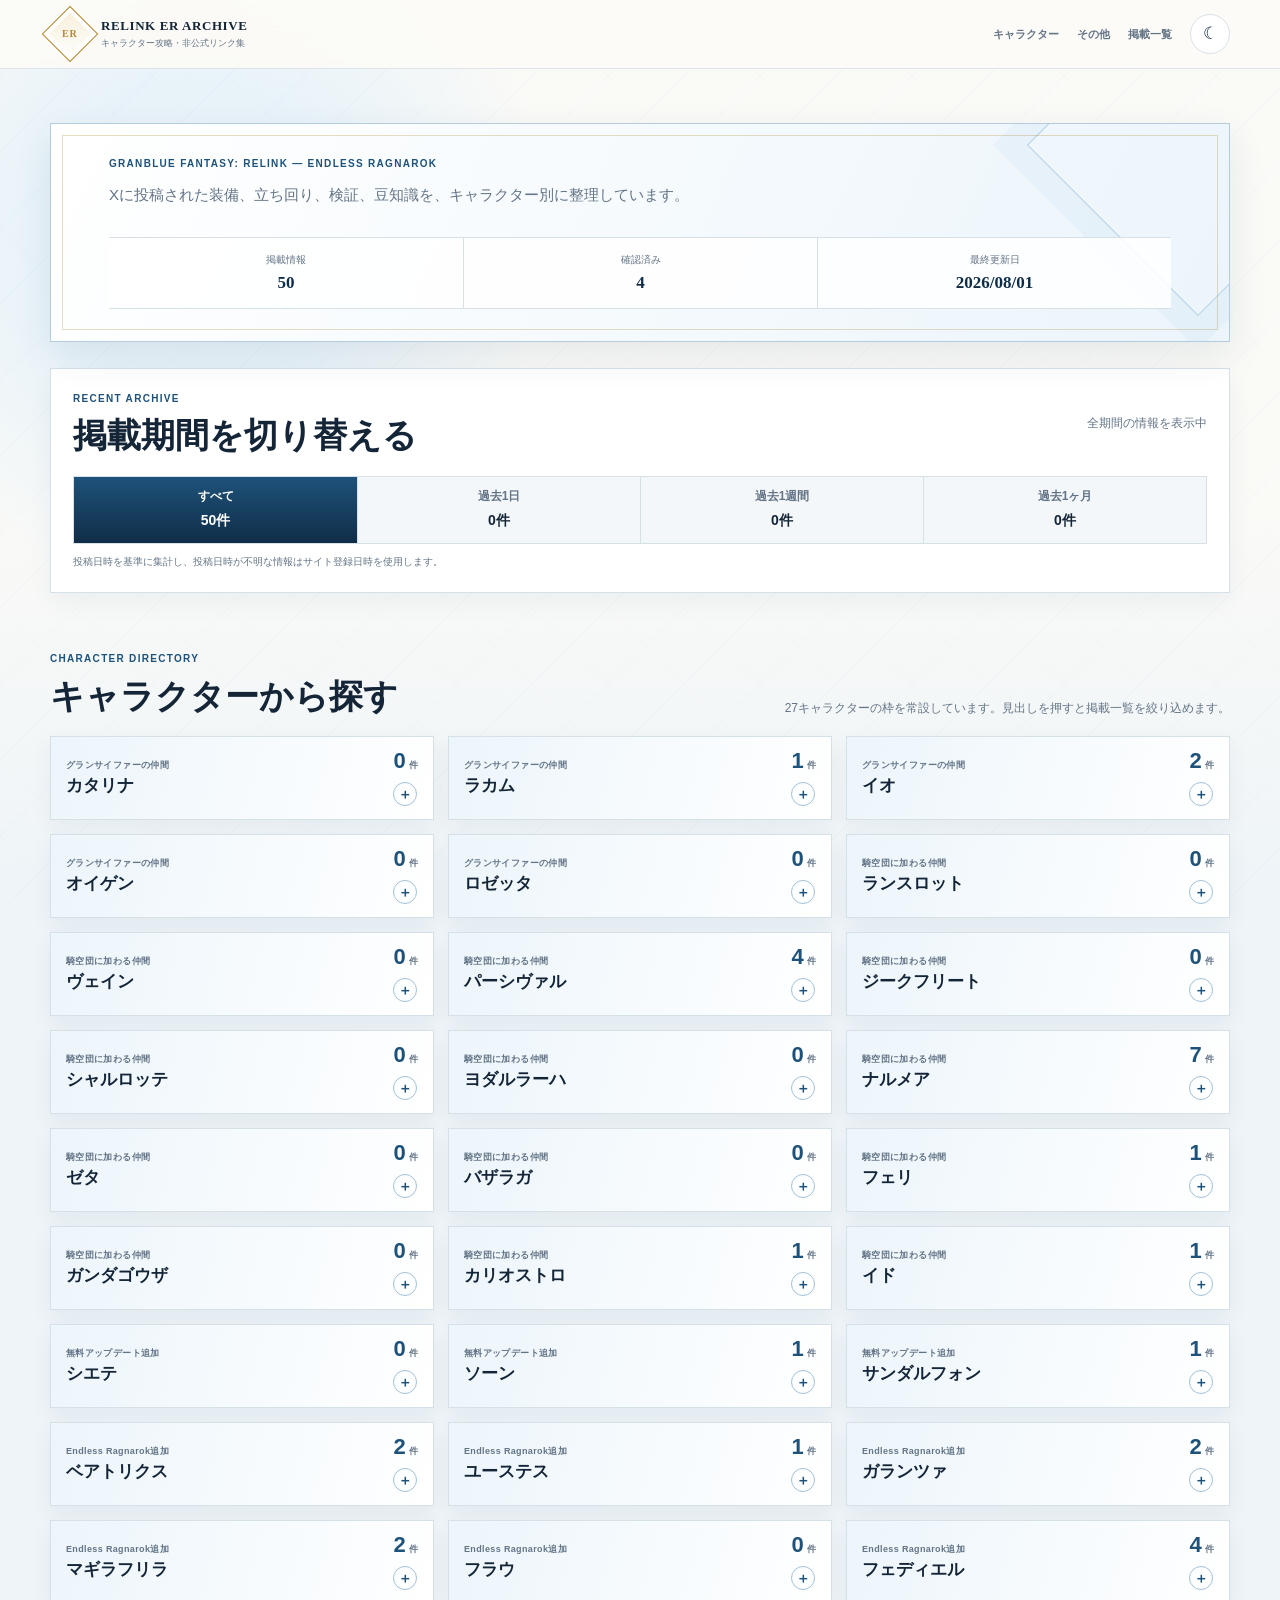
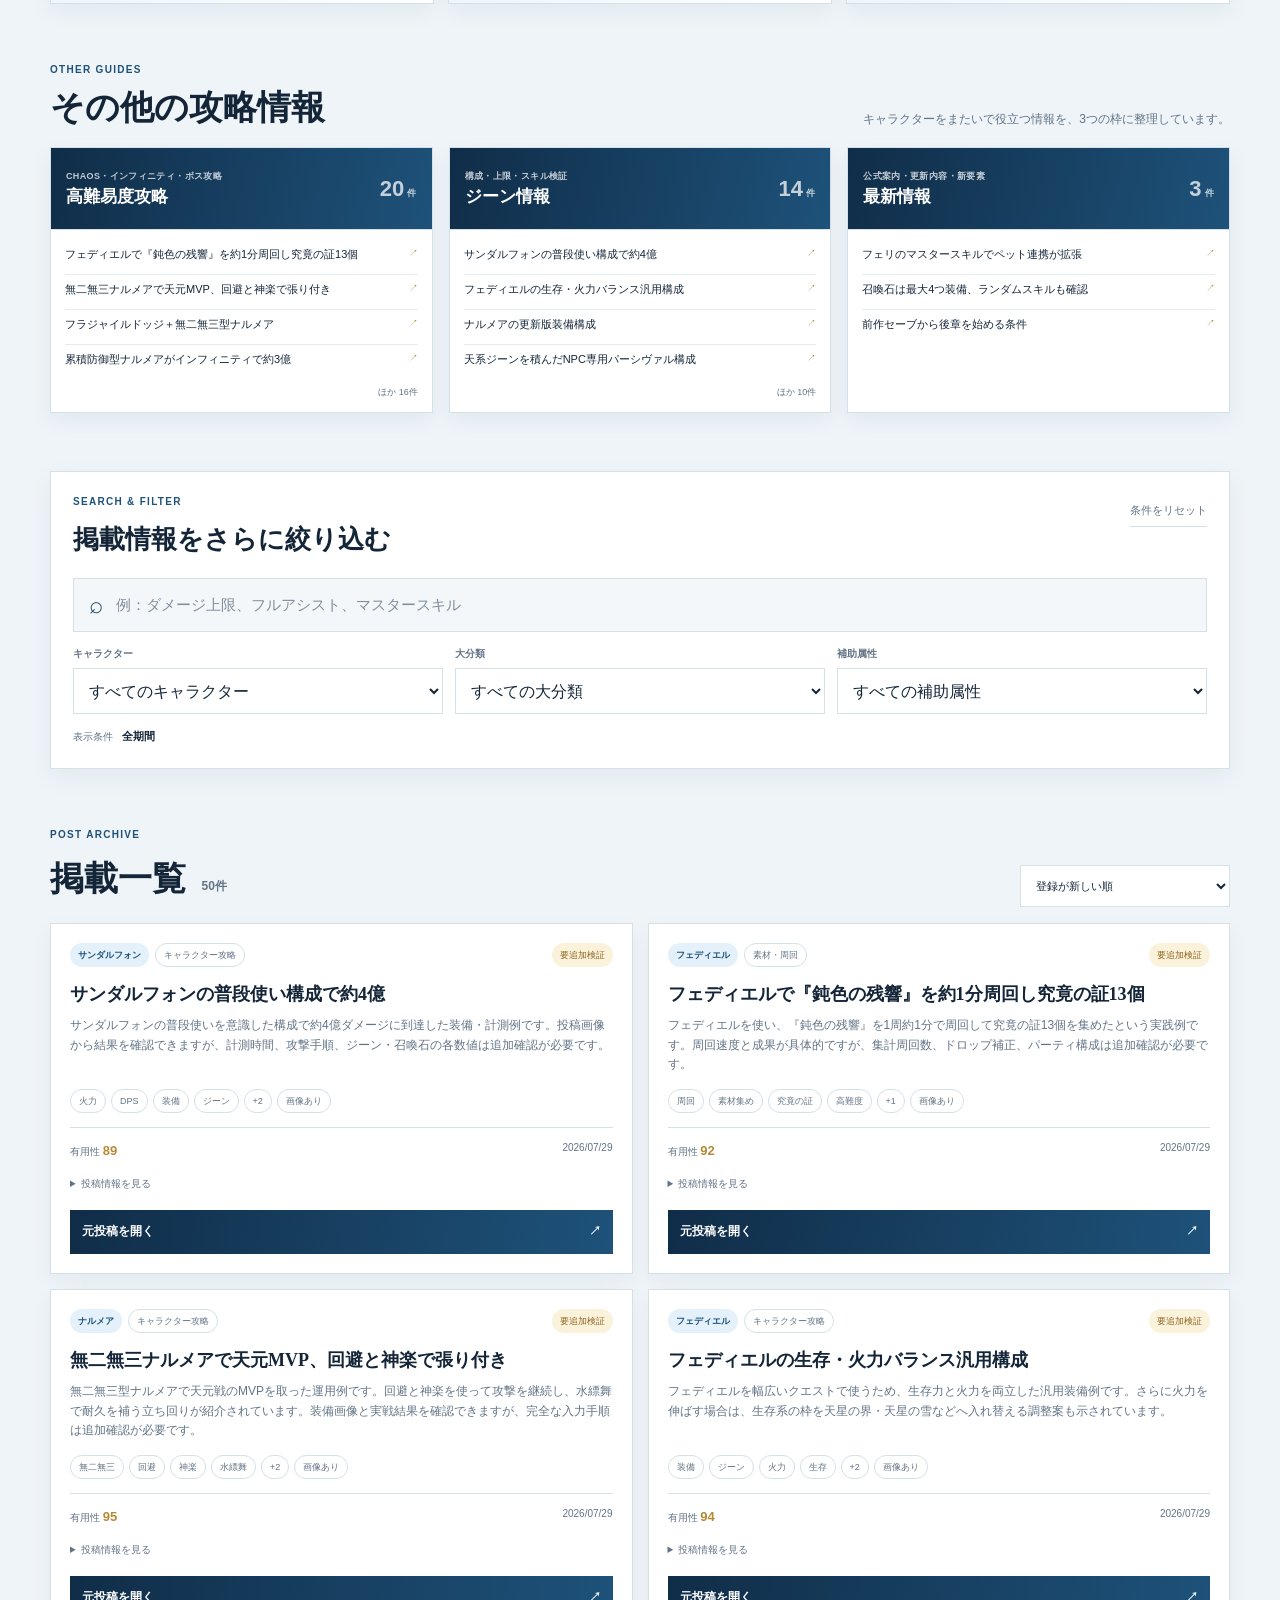
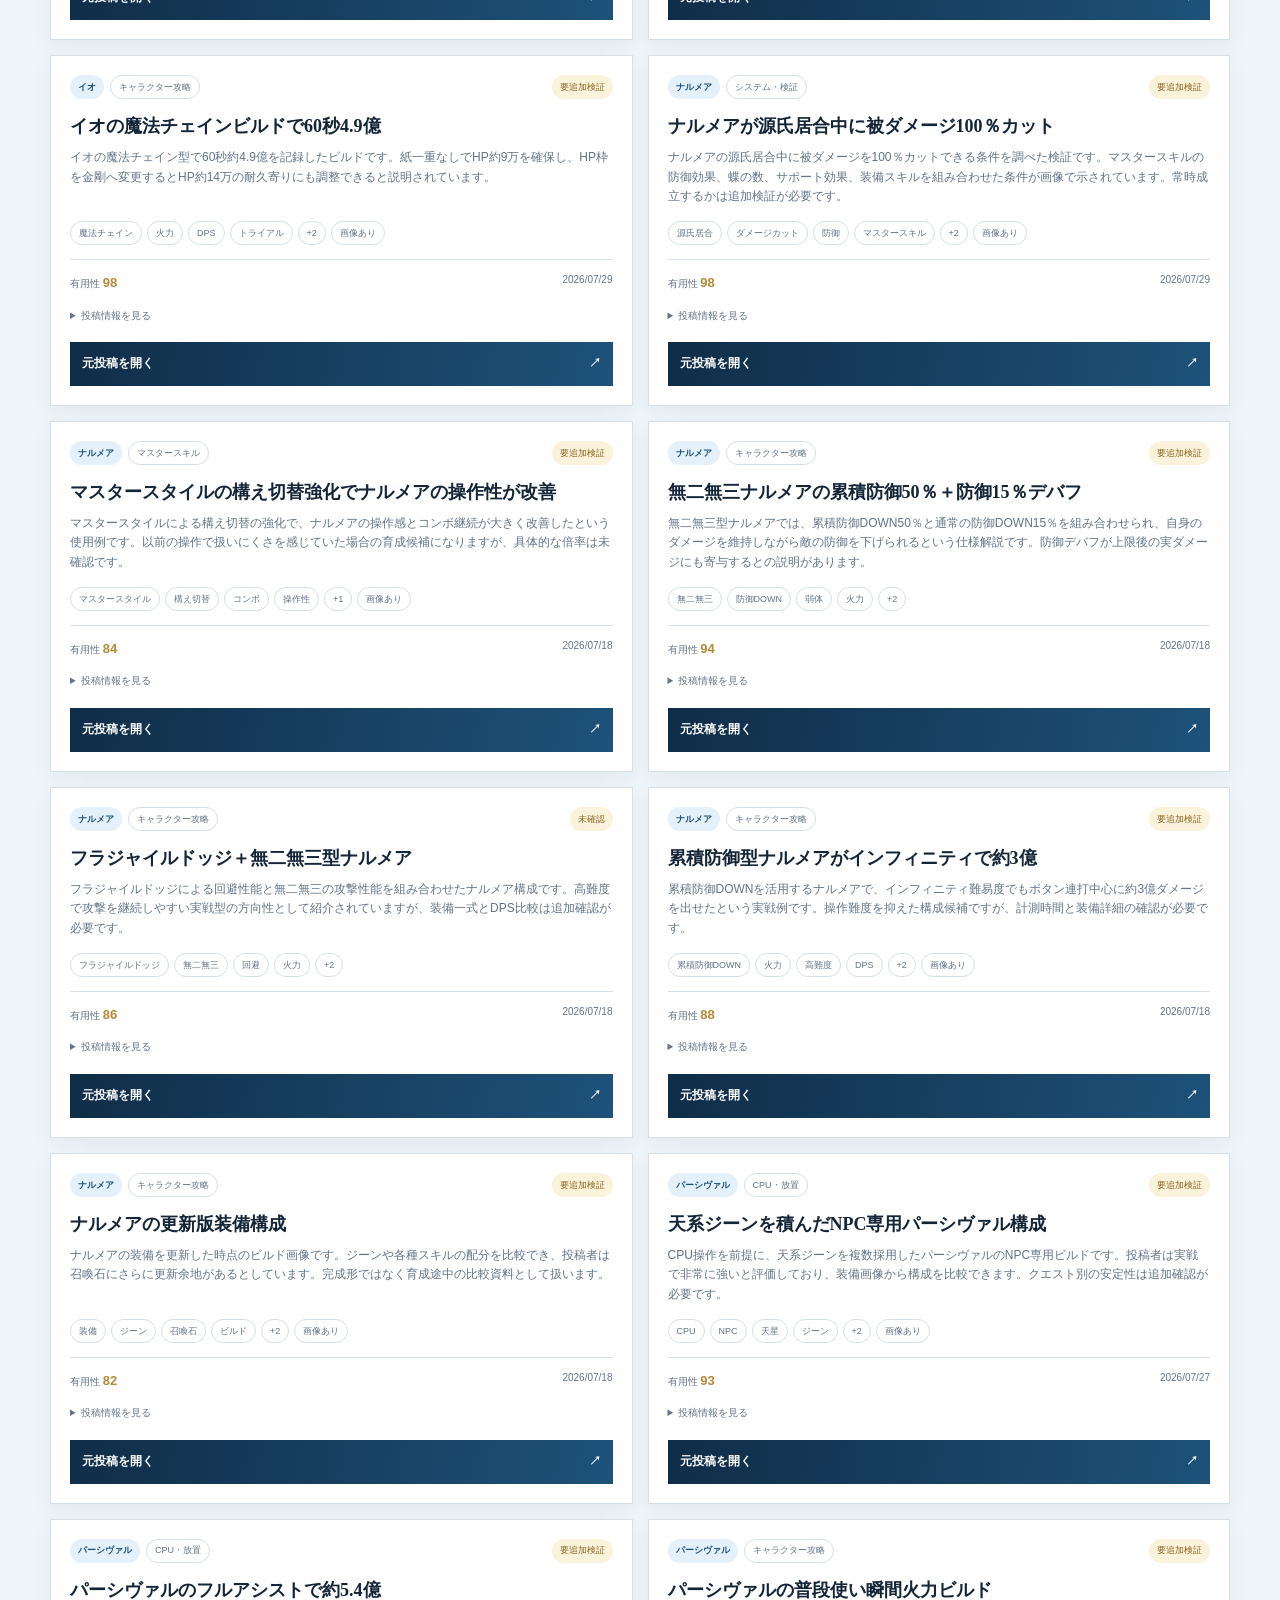
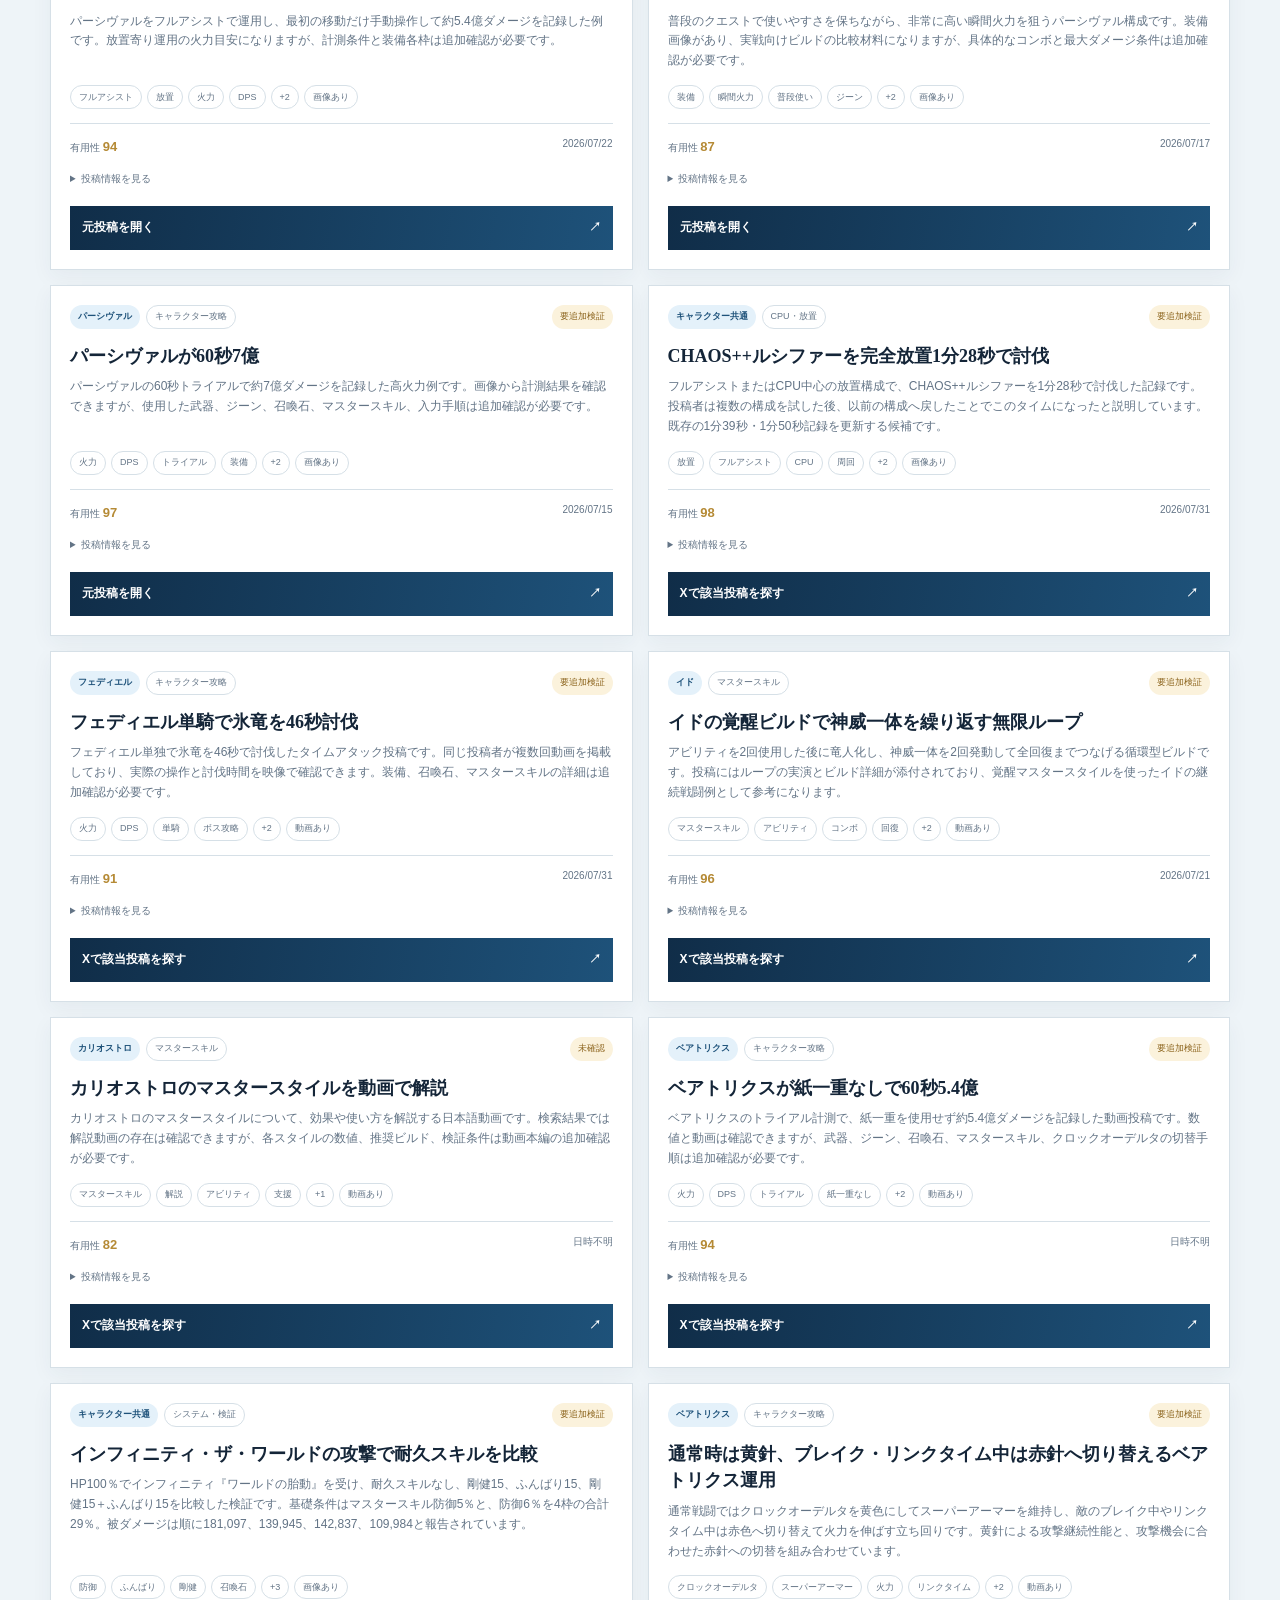
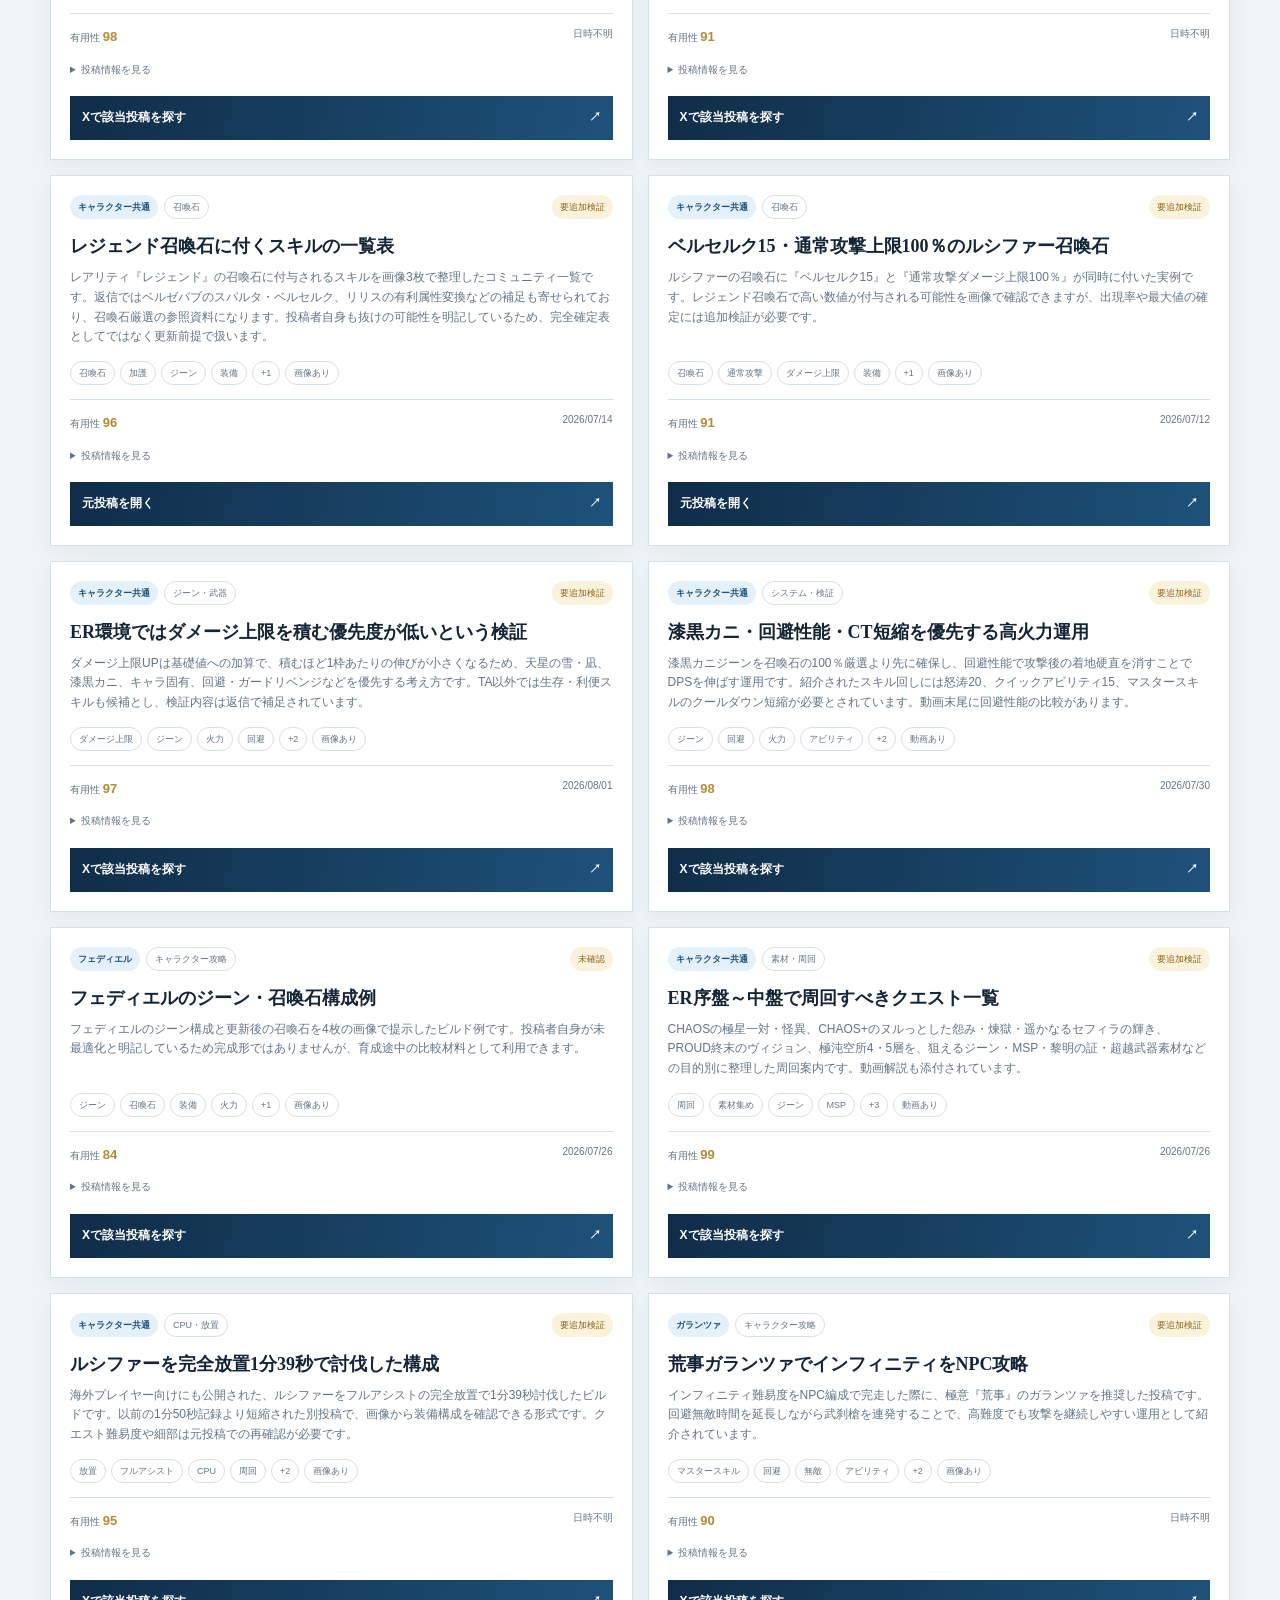
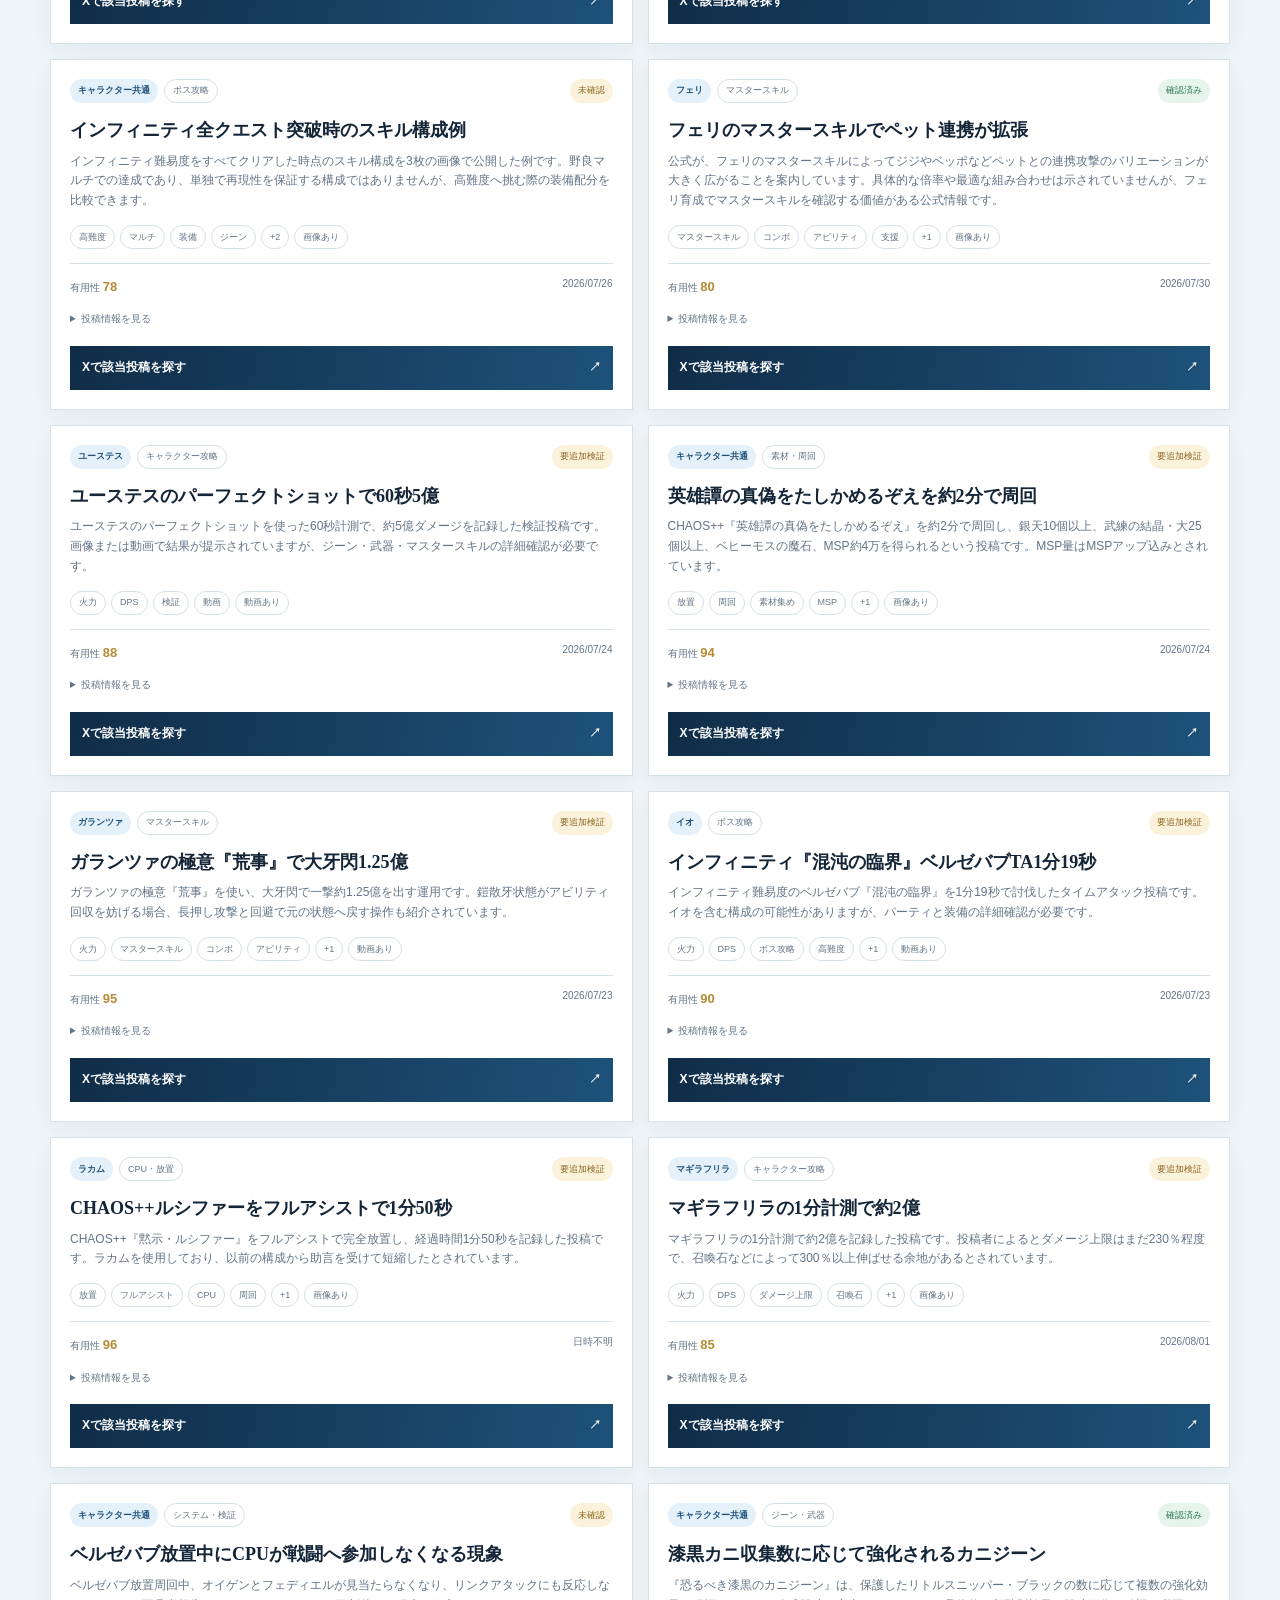
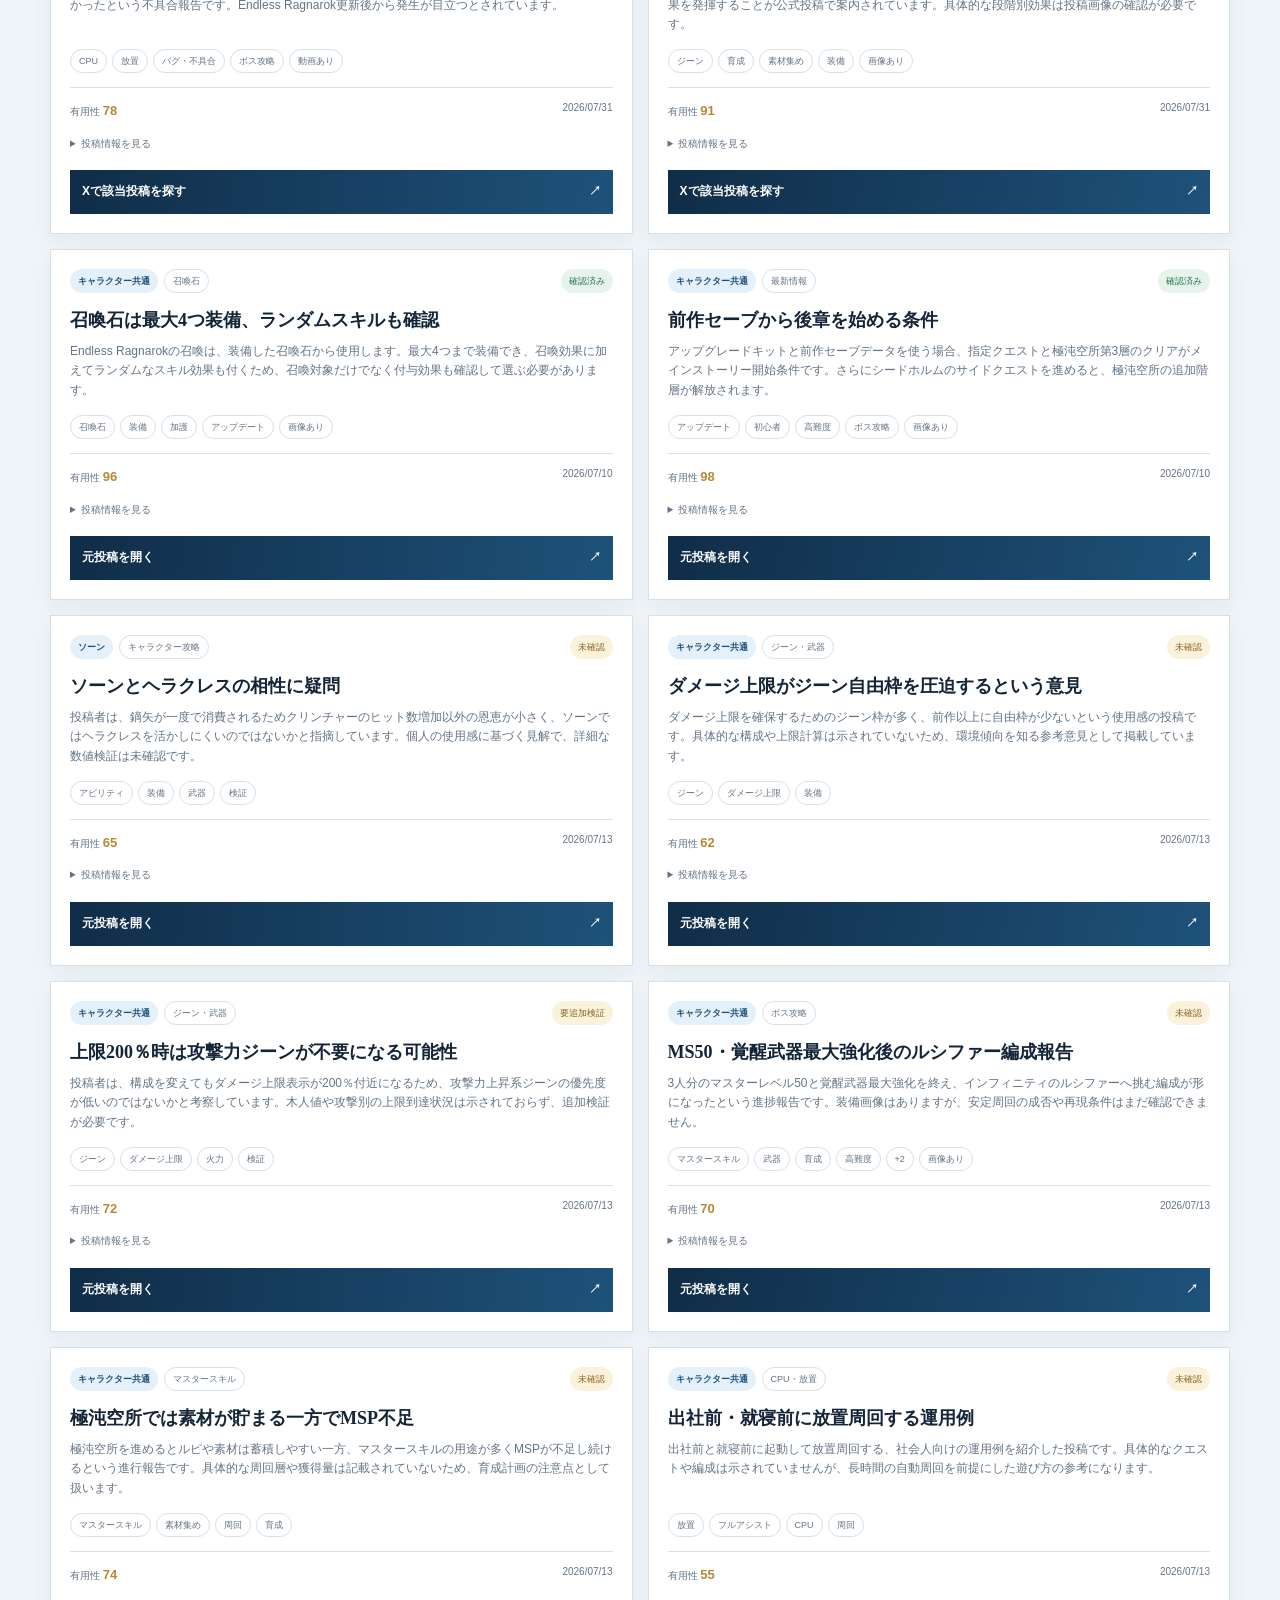
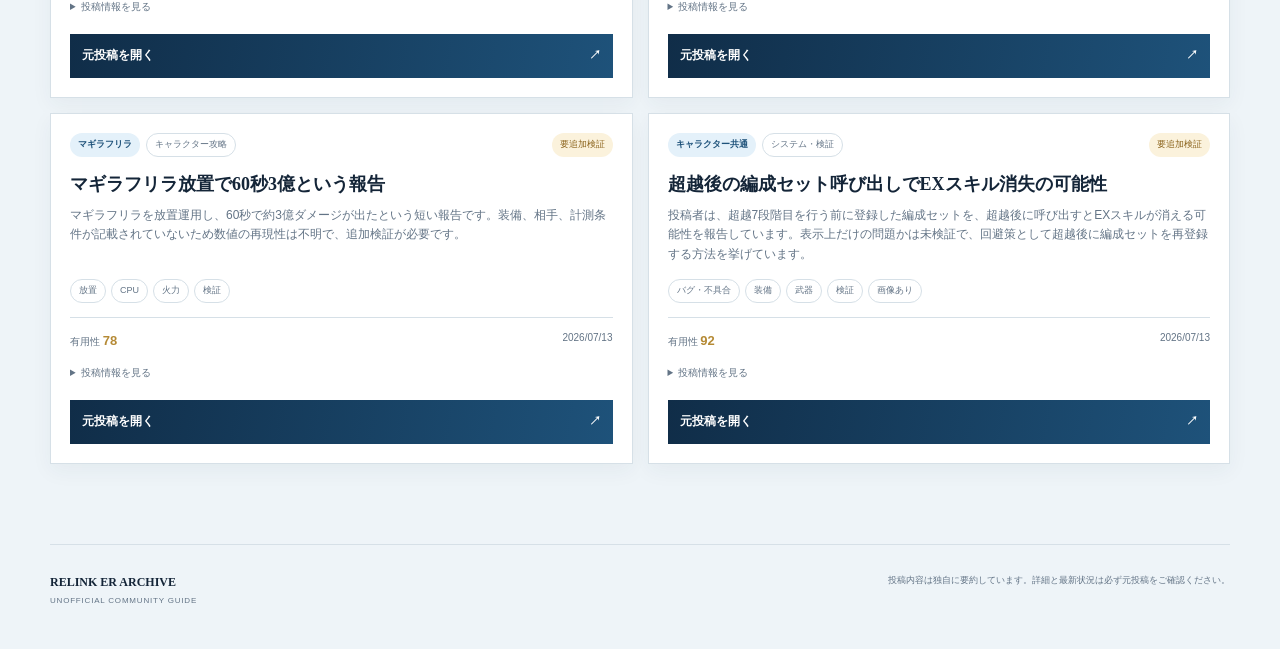
==== commit 76973818: "キャラクター枠を開閉式の一覧へ改善" ====
--- a/index.html
+++ b/index.html
@@ -33,10 +33,9 @@
   </header>
 
   <main>
-    <section class="hero" aria-labelledby="pageTitle">
+    <section class="hero" aria-label="サイト概要">
       <div class="hero-copy">
         <p class="eyebrow">GRANBLUE FANTASY: RELINK — ENDLESS RAGNAROK</p>
-        <h1 id="pageTitle">キャラクターから、<br>知りたい攻略へ。</h1>
         <p>Xに投稿された装備、立ち回り、検証、豆知識を、キャラクター別に整理しています。</p>
       </div>
       <dl class="stats" aria-label="掲載状況">
--- a/styles.css
+++ b/styles.css
@@ -1,42 +1,48 @@
 :root {
   color-scheme: light;
-  --bg: #f5f7fa;
+  --bg: #eef4f8;
+  --paper: #fcfbf7;
   --surface: #ffffff;
-  --surface-soft: #f8fafc;
-  --text: #172033;
-  --muted: #687287;
-  --line: #dce2ea;
-  --blue: #2869a9;
-  --blue-dark: #174b7d;
-  --blue-soft: #e9f2fb;
-  --gold: #a57b27;
-  --gold-soft: #f8f1df;
-  --success: #24764a;
-  --success-soft: #e7f5ed;
-  --warning: #8b641c;
-  --warning-soft: #fbf2de;
-  --shadow: 0 12px 30px rgba(35, 56, 82, .08);
-  font-family: -apple-system, BlinkMacSystemFont, "Hiragino Sans", "Yu Gothic", Meiryo, sans-serif;
+  --surface-soft: #f4f7f9;
+  --ink: #142538;
+  --muted: #637486;
+  --line: #d6e0e7;
+  --sky: #3c85bb;
+  --sky-deep: #1e527a;
+  --sky-soft: #e4f1fa;
+  --navy: #102d48;
+  --gold: #b58a35;
+  --gold-soft: #f6eed9;
+  --success: #28774f;
+  --success-soft: #e6f4ec;
+  --warning: #8c641d;
+  --warning-soft: #fbf2dc;
+  --shadow: 0 14px 36px rgba(27, 63, 91, .09);
+  --serif: "Hiragino Mincho ProN", "Yu Mincho", "YuMincho", Georgia, serif;
+  --sans: -apple-system, BlinkMacSystemFont, "Hiragino Sans", "Yu Gothic", Meiryo, sans-serif;
+  font-family: var(--sans);
 }
 
 [data-theme="dark"] {
   color-scheme: dark;
-  --bg: #0d1420;
-  --surface: #151f2d;
-  --surface-soft: #1b2737;
-  --text: #edf3fa;
-  --muted: #a7b2c1;
-  --line: #314154;
-  --blue: #76b8ed;
-  --blue-dark: #9acbf1;
-  --blue-soft: #1a3349;
-  --gold: #e2c276;
-  --gold-soft: #3a321f;
-  --success: #83d1a5;
-  --success-soft: #183b2a;
+  --bg: #0c1722;
+  --paper: #121f2c;
+  --surface: #152635;
+  --surface-soft: #1a2d3d;
+  --ink: #edf4f8;
+  --muted: #a9b8c4;
+  --line: #30485b;
+  --sky: #78b9e4;
+  --sky-deep: #9bcbea;
+  --sky-soft: #19384d;
+  --navy: #d9ecf8;
+  --gold: #dfc079;
+  --gold-soft: #3b321d;
+  --success: #82d0a4;
+  --success-soft: #173a29;
   --warning: #e2bd69;
-  --warning-soft: #3d321d;
-  --shadow: 0 14px 34px rgba(0, 0, 0, .22);
+  --warning-soft: #3c311c;
+  --shadow: 0 16px 38px rgba(0, 0, 0, .25);
 }
 
 * { box-sizing: border-box; }
@@ -45,17 +51,30 @@
   margin: 0;
   min-width: 0;
   background:
-    linear-gradient(180deg, color-mix(in srgb, var(--blue-soft) 55%, transparent) 0, transparent 230px),
+    radial-gradient(circle at 15% 2%, color-mix(in srgb, var(--sky-soft) 80%, transparent) 0 160px, transparent 360px),
+    linear-gradient(180deg, color-mix(in srgb, var(--paper) 85%, transparent) 0 520px, transparent 900px),
     var(--bg);
-  color: var(--text);
+  color: var(--ink);
   line-height: 1.65;
+}
+body::before {
+  content: "";
+  position: fixed;
+  inset: 0;
+  z-index: -1;
+  pointer-events: none;
+  opacity: .22;
+  background-image:
+    linear-gradient(135deg, transparent 49.6%, color-mix(in srgb, var(--sky) 16%, transparent) 50%, transparent 50.4%),
+    linear-gradient(45deg, transparent 49.6%, color-mix(in srgb, var(--gold) 10%, transparent) 50%, transparent 50.4%);
+  background-size: 76px 76px;
 }
 button, input, select, summary { font: inherit; }
 button, select, summary { cursor: pointer; }
 a { color: inherit; }
 button:focus-visible, input:focus-visible, select:focus-visible, summary:focus-visible, a:focus-visible {
-  outline: 3px solid color-mix(in srgb, var(--blue) 35%, transparent);
-  outline-offset: 2px;
+  outline: 3px solid color-mix(in srgb, var(--sky) 38%, transparent);
+  outline-offset: 3px;
 }
 .sr-only {
   position: absolute;
@@ -74,250 +93,379 @@
   left: 1rem;
   z-index: 100;
   padding: .7rem 1rem;
-  border-radius: 8px;
-  background: var(--blue-dark);
-  color: #fff;
+  background: var(--navy);
+  color: var(--surface);
 }
 .skip-link:focus { top: 1rem; }
 
 .site-header {
   position: sticky;
   top: 0;
-  z-index: 20;
-  border-bottom: 1px solid color-mix(in srgb, var(--line) 80%, transparent);
-  background: color-mix(in srgb, var(--surface) 92%, transparent);
-  backdrop-filter: blur(14px);
+  z-index: 30;
+  border-bottom: 1px solid color-mix(in srgb, var(--line) 85%, transparent);
+  background: color-mix(in srgb, var(--paper) 91%, transparent);
+  backdrop-filter: blur(16px);
 }
 .header-inner {
-  width: min(1080px, calc(100% - 32px));
-  height: 62px;
+  width: min(1180px, calc(100% - 32px));
+  min-height: 68px;
   margin: 0 auto;
   display: flex;
   align-items: center;
-  justify-content: space-between;
-  gap: 16px;
+  gap: 18px;
 }
 .brand {
   min-width: 0;
   display: flex;
   align-items: center;
-  gap: 10px;
+  gap: 11px;
   text-decoration: none;
 }
-.brand-mark {
-  width: 36px;
-  height: 36px;
+.brand-emblem {
+  width: 40px;
+  height: 40px;
   display: grid;
   place-items: center;
   flex: 0 0 auto;
+  transform: rotate(45deg);
   border: 1px solid var(--gold);
-  border-radius: 50%;
-  background: var(--gold-soft);
+  background: linear-gradient(135deg, var(--gold-soft), var(--surface));
+  box-shadow: inset 0 0 0 4px var(--surface);
+}
+.brand-emblem span {
+  transform: rotate(-45deg);
   color: var(--gold);
-  font: 700 11px/1 Georgia, serif;
-  letter-spacing: .06em;
-}
-.brand > span:last-child { min-width: 0; display: grid; line-height: 1.15; }
-.brand strong { overflow: hidden; text-overflow: ellipsis; white-space: nowrap; font-size: 14px; }
-.brand small { margin-top: 4px; color: var(--muted); font-size: 9px; }
-.icon-button {
+  font: 800 10px/1 Georgia, serif;
+  letter-spacing: .08em;
+}
+.brand-copy { min-width: 0; display: grid; line-height: 1.15; }
+.brand-copy strong { font-family: var(--serif); font-size: 13px; letter-spacing: .045em; }
+.brand-copy small { margin-top: 4px; color: var(--muted); font-size: 9px; }
+.header-nav { margin-left: auto; display: flex; align-items: center; gap: 18px; }
+.header-nav a {
+  color: var(--muted);
+  text-decoration: none;
+  font-size: 11px;
+  font-weight: 700;
+}
+.header-nav a:hover { color: var(--sky-deep); }
+.theme-button {
   width: 40px;
   height: 40px;
+  display: grid;
+  place-items: center;
+  flex: none;
   border: 1px solid var(--line);
   border-radius: 50%;
   background: var(--surface);
-  color: var(--text);
-  font-size: 18px;
+  color: var(--ink);
+  font-size: 17px;
 }
 
 main {
-  width: min(1080px, calc(100% - 32px));
+  width: min(1180px, calc(100% - 32px));
   margin: 0 auto;
-  padding: 40px 0 72px;
-}
-.intro {
-  display: grid;
-  gap: 24px;
-  margin-bottom: 28px;
-}
-.eyebrow {
+  padding: 54px 0 80px;
+}
+.hero {
+  position: relative;
+  display: grid;
+  gap: 30px;
+  padding: 42px clamp(22px, 5vw, 58px);
+  overflow: hidden;
+  border: 1px solid color-mix(in srgb, var(--sky) 22%, var(--line));
+  background:
+    linear-gradient(115deg, color-mix(in srgb, var(--surface) 95%, transparent), color-mix(in srgb, var(--sky-soft) 72%, var(--surface))),
+    var(--surface);
+  box-shadow: var(--shadow);
+}
+.hero::before, .hero::after {
+  content: "";
+  position: absolute;
+  pointer-events: none;
+}
+.hero::before {
+  inset: 11px;
+  border: 1px solid color-mix(in srgb, var(--gold) 30%, transparent);
+}
+.hero::after {
+  width: 240px;
+  height: 240px;
+  right: -90px;
+  top: -100px;
+  transform: rotate(45deg);
+  border: 1px solid color-mix(in srgb, var(--sky) 35%, transparent);
+  box-shadow: 0 0 0 24px color-mix(in srgb, var(--sky) 5%, transparent);
+}
+.hero-copy { position: relative; z-index: 1; }
+.eyebrow, .section-kicker {
   margin: 0 0 8px;
-  color: var(--blue-dark);
+  color: var(--sky-deep);
   font-size: 10px;
   font-weight: 800;
-  letter-spacing: .09em;
+  letter-spacing: .13em;
 }
 h1, h2, h3, p { overflow-wrap: anywhere; }
+h1, h2 { font-family: var(--serif); }
 h1 {
   margin: 0;
-  font-size: clamp(30px, 7vw, 48px);
-  line-height: 1.2;
-  letter-spacing: -.035em;
-}
-.intro-copy {
-  max-width: 650px;
-  margin: 12px 0 0;
+  font-size: clamp(34px, 7vw, 60px);
+  line-height: 1.22;
+  letter-spacing: -.045em;
+}
+.hero-copy > p:last-child {
+  max-width: 680px;
+  margin: 16px 0 0;
   color: var(--muted);
   font-size: 14px;
 }
 .stats {
+  position: relative;
+  z-index: 1;
   margin: 0;
   display: grid;
   grid-template-columns: repeat(3, 1fr);
+  border-top: 1px solid var(--line);
+  border-bottom: 1px solid var(--line);
+  background: color-mix(in srgb, var(--surface) 88%, transparent);
+}
+.stats div { min-width: 0; padding: 14px 12px; text-align: center; }
+.stats div + div { border-left: 1px solid var(--line); }
+.stats dt { color: var(--muted); font-size: 10px; }
+.stats dd { margin: 3px 0 0; color: var(--navy); font: 800 17px/1.3 var(--serif); }
+
+.period-panel, .finder {
+  margin-top: 26px;
+  padding: 22px;
+  border: 1px solid var(--line);
+  background: var(--surface);
+  box-shadow: 0 8px 24px rgba(26, 60, 87, .055);
+}
+.section-heading {
+  display: flex;
+  align-items: flex-end;
+  justify-content: space-between;
+  gap: 24px;
+  margin-bottom: 18px;
+}
+.section-heading.compact { align-items: center; }
+.section-heading h2 { margin: 0; font-size: clamp(24px, 4vw, 34px); line-height: 1.25; }
+.section-heading > p {
+  max-width: 470px;
+  margin: 0;
+  color: var(--muted);
+  font-size: 12px;
+  text-align: right;
+}
+.period-tabs {
+  display: grid;
+  grid-template-columns: repeat(4, 1fr);
+  border: 1px solid var(--line);
+}
+.period-tab {
+  min-height: 66px;
+  padding: 10px 12px;
+  display: grid;
+  place-items: center;
+  gap: 2px;
+  border: 0;
+  background: var(--surface-soft);
+  color: var(--muted);
+}
+.period-tab + .period-tab { border-left: 1px solid var(--line); }
+.period-tab span { font-size: 12px; font-weight: 700; }
+.period-tab strong { color: var(--ink); font-size: 14px; }
+.period-tab.is-active {
+  background: linear-gradient(180deg, var(--sky-deep), var(--navy));
+  color: #fff;
+}
+.period-tab.is-active strong { color: #fff; }
+.period-note { margin: 10px 0 0; color: var(--muted); font-size: 10px; }
+
+.directory-section { padding-top: 58px; }
+.character-grid {
+  display: grid;
+  grid-template-columns: repeat(3, minmax(0, 1fr));
+  gap: 14px;
+}
+.directory-card, .topic-card {
+  min-width: 0;
   overflow: hidden;
   border: 1px solid var(--line);
-  border-radius: 12px;
   background: var(--surface);
-}
-.stats div {
-  min-width: 0;
-  padding: 12px 10px;
-  text-align: center;
-}
-.stats div + div { border-left: 1px solid var(--line); }
-.stats dt { color: var(--muted); font-size: 10px; }
-.stats dd { margin: 3px 0 0; font-weight: 800; font-size: 16px; }
-
-.finder {
-  padding: 18px;
-  border: 1px solid var(--line);
-  border-radius: 16px;
-  background: var(--surface);
+  box-shadow: 0 8px 22px rgba(26, 60, 87, .055);
+  transition: transform .18s ease, border-color .18s ease, box-shadow .18s ease;
+}
+.directory-card:hover, .topic-card:hover {
+  transform: translateY(-2px);
+  border-color: color-mix(in srgb, var(--sky) 45%, var(--line));
   box-shadow: var(--shadow);
 }
-.finder-heading {
+.directory-card.is-active, .topic-card.is-active {
+  border-color: var(--gold);
+  box-shadow: 0 0 0 2px color-mix(in srgb, var(--gold) 18%, transparent), var(--shadow);
+}
+.directory-card-head, .topic-card-head {
+  width: 100%;
+  min-height: 70px;
+  padding: 13px 15px;
+  display: flex;
+  align-items: center;
+  justify-content: space-between;
+  gap: 14px;
+  border: 0;
+  border-bottom: 1px solid var(--line);
+  background:
+    linear-gradient(105deg, color-mix(in srgb, var(--sky-soft) 68%, var(--surface)), var(--surface));
+  color: var(--ink);
+  text-align: left;
+}
+.directory-card-head > span, .topic-card-head > span { min-width: 0; display: grid; }
+.directory-card-head small, .topic-card-head small {
+  color: var(--muted);
+  font-size: 9px;
+  font-weight: 600;
+  letter-spacing: .04em;
+}
+.directory-card-head strong, .topic-card-head strong {
+  margin-top: 2px;
+  font-family: var(--serif);
+  font-size: 17px;
+  line-height: 1.35;
+}
+.directory-card-head b, .topic-card-head b {
+  min-width: 52px;
+  color: var(--sky-deep);
+  font-size: 22px;
+  line-height: 1;
+  text-align: right;
+}
+.directory-card-head b small, .topic-card-head b small { margin-left: 3px; font-size: 9px; }
+.directory-titles { min-height: 122px; padding: 10px 14px 12px; }
+.directory-titles ul { margin: 0; padding: 0; list-style: none; }
+.directory-titles li + li { border-top: 1px solid color-mix(in srgb, var(--line) 65%, transparent); }
+.directory-titles a {
+  min-height: 34px;
+  padding: 7px 0;
   display: flex;
   align-items: flex-start;
   justify-content: space-between;
-  gap: 16px;
+  gap: 8px;
+  color: var(--ink);
+  text-decoration: none;
+  font-size: 11px;
+  line-height: 1.45;
+}
+.directory-titles a:hover span { color: var(--sky-deep); text-decoration: underline; text-underline-offset: 3px; }
+.directory-titles a small { flex: none; color: var(--gold); }
+.directory-empty {
+  margin: 16px 0 0;
+  color: var(--muted);
+  font-size: 11px;
+  text-align: center;
+}
+.directory-more { margin: 6px 0 0; color: var(--muted); font-size: 9px; text-align: right; }
+.topic-grid { display: grid; grid-template-columns: repeat(3, minmax(0, 1fr)); gap: 16px; }
+.topic-card-head { min-height: 82px; background: linear-gradient(105deg, var(--navy), var(--sky-deep)); color: #fff; }
+.topic-card-head small, .topic-card-head b, .topic-card-head b small { color: color-mix(in srgb, #fff 74%, transparent); }
+.topic-card .directory-titles { min-height: 150px; }
+
+.finder { margin-top: 58px; }
+.finder-heading {
+  display: flex;
+  align-items: flex-start;
+  justify-content: space-between;
+  gap: 18px;
   margin-bottom: 16px;
 }
-h2 { margin: 0; font-size: 21px; line-height: 1.35; }
-.finder-heading p { margin: 5px 0 0; color: var(--muted); font-size: 12px; }
+.finder-heading h2 { margin: 0; font-size: 26px; }
 .reset-button {
   flex: none;
-  padding: 6px 0;
+  padding: 7px 0;
   border: 0;
   border-bottom: 1px solid var(--line);
   background: transparent;
   color: var(--muted);
-  font-size: 12px;
-}
-.reset-button:hover { color: var(--blue); border-color: var(--blue); }
+  font-size: 11px;
+}
+.reset-button:hover { color: var(--sky-deep); border-color: var(--sky); }
 .search-box {
-  min-height: 52px;
+  min-height: 54px;
   display: flex;
   align-items: center;
   gap: 11px;
-  padding: 0 14px;
+  padding: 0 15px;
   border: 1px solid var(--line);
-  border-radius: 10px;
   background: var(--surface-soft);
 }
 .search-box:focus-within {
-  border-color: var(--blue);
-  box-shadow: 0 0 0 3px color-mix(in srgb, var(--blue) 12%, transparent);
-}
-.search-box > span:first-child { color: var(--blue); font-size: 24px; }
+  border-color: var(--sky);
+  box-shadow: 0 0 0 3px color-mix(in srgb, var(--sky) 12%, transparent);
+}
+.search-box > span:first-child { color: var(--sky-deep); font-size: 24px; }
 .search-box input {
   width: 100%;
   min-width: 0;
-  height: 50px;
+  height: 52px;
   border: 0;
   outline: 0;
   background: transparent;
-  color: var(--text);
-  font-size: 16px;
+  color: var(--ink);
+  font-size: 15px;
 }
 .search-box input::placeholder { color: color-mix(in srgb, var(--muted) 80%, transparent); }
-.primary-filter { margin-top: 14px; }
+.filter-grid { margin-top: 14px; display: grid; grid-template-columns: repeat(3, 1fr); gap: 12px; }
 .field { display: grid; gap: 6px; }
-.field > span { color: var(--muted); font-size: 11px; font-weight: 700; }
+.field > span { color: var(--muted); font-size: 10px; font-weight: 700; }
 .field select, .sort-field select {
   width: 100%;
-  min-height: 48px;
-  padding: 9px 38px 9px 12px;
+  min-height: 46px;
+  padding: 9px 36px 9px 11px;
   border: 1px solid var(--line);
-  border-radius: 10px;
   background: var(--surface);
-  color: var(--text);
-}
-.advanced-filters {
-  margin-top: 12px;
-  border: 1px solid var(--line);
-  border-radius: 10px;
-  background: var(--surface-soft);
-}
-.advanced-filters summary {
-  min-height: 48px;
-  padding: 10px 13px;
-  display: flex;
-  align-items: center;
-  justify-content: space-between;
-  gap: 12px;
-  list-style: none;
-  color: var(--text);
-  font-size: 13px;
-  font-weight: 700;
-}
-.advanced-filters summary::-webkit-details-marker { display: none; }
-.advanced-filters summary::after { content: "＋"; color: var(--blue); font-size: 17px; }
-.advanced-filters[open] summary::after { content: "−"; }
-.advanced-filters summary small { margin-left: auto; color: var(--muted); font-size: 10px; font-weight: 400; }
-.advanced-grid {
-  display: grid;
-  gap: 12px;
-  padding: 0 13px 13px;
+  color: var(--ink);
 }
 .active-filters {
-  margin-top: 12px;
+  margin-top: 13px;
   display: flex;
   align-items: baseline;
-  gap: 8px;
-  color: var(--muted);
-  font-size: 11px;
-}
-.active-label { flex: none; font-weight: 700; }
-#selectedRouteText { color: var(--text); }
-
-.results { padding-top: 34px; }
+  gap: 9px;
+  color: var(--muted);
+  font-size: 10px;
+}
+.active-filters strong { color: var(--ink); font-size: 11px; }
+
+.results { padding-top: 58px; scroll-margin-top: 82px; }
 .results-heading {
   display: flex;
   align-items: flex-end;
   justify-content: space-between;
-  gap: 16px;
-  margin-bottom: 14px;
-}
-.results-heading > div { display: flex; align-items: baseline; gap: 10px; }
-.result-count { color: var(--muted); font-size: 12px; }
-.sort-field { width: min(190px, 45%); }
-.sort-field select { min-height: 42px; font-size: 12px; }
+  gap: 18px;
+  margin-bottom: 16px;
+}
+.results-heading h2 { margin: 0; font-size: clamp(25px, 4vw, 34px); }
+#resultCount { margin-left: 7px; color: var(--muted); font: 700 12px/1 var(--sans); }
+.sort-field { width: min(210px, 44%); }
+.sort-field select { min-height: 42px; font-size: 11px; }
 .notice {
   margin-bottom: 14px;
   padding: 10px 12px;
   border: 1px solid var(--warning);
-  border-radius: 8px;
   background: var(--warning-soft);
   color: var(--warning);
-  font-size: 12px;
-}
-.post-grid { display: grid; gap: 14px; }
+  font-size: 11px;
+}
+.post-grid { display: grid; grid-template-columns: repeat(2, minmax(0, 1fr)); gap: 15px; }
 .post-card {
   min-width: 0;
   display: flex;
   flex-direction: column;
-  padding: 18px;
+  padding: 19px;
   border: 1px solid var(--line);
-  border-radius: 14px;
   background: var(--surface);
   box-shadow: 0 7px 20px rgba(35, 56, 82, .05);
 }
-.card-meta-top {
-  display: flex;
-  align-items: flex-start;
-  justify-content: space-between;
-  gap: 10px;
-}
+.card-meta-top { display: flex; align-items: flex-start; justify-content: space-between; gap: 10px; }
 .card-labels { min-width: 0; display: flex; flex-wrap: wrap; gap: 6px; }
 .character-label, .category-label, .status-label, .tag-list span {
   display: inline-flex;
@@ -325,16 +473,16 @@
   min-height: 24px;
   padding: 3px 8px;
   border-radius: 999px;
-  font-size: 10px;
+  font-size: 9px;
   line-height: 1.2;
 }
-.character-label { background: var(--blue-soft); color: var(--blue-dark); font-weight: 800; }
+.character-label { background: var(--sky-soft); color: var(--sky-deep); font-weight: 800; }
 .category-label { border: 1px solid var(--line); color: var(--muted); }
 .status-label { flex: none; }
 .status-label.verified { background: var(--success-soft); color: var(--success); }
 .status-label.unverified { background: var(--warning-soft); color: var(--warning); }
-.post-card h3 { margin: 13px 0 8px; font-size: 17px; line-height: 1.45; }
-.summary { flex: 1; margin: 0; color: var(--muted); font-size: 13px; }
+.post-card h3 { margin: 14px 0 8px; font: 700 18px/1.48 var(--serif); }
+.summary { flex: 1; margin: 0; color: var(--muted); font-size: 12px; }
 .tag-list { display: flex; flex-wrap: wrap; gap: 5px; margin-top: 14px; }
 .tag-list span { border: 1px solid var(--line); color: var(--muted); }
 .card-quick-meta {
@@ -345,13 +493,13 @@
   gap: 10px;
   border-top: 1px solid var(--line);
   color: var(--muted);
-  font-size: 11px;
+  font-size: 10px;
 }
 .card-quick-meta strong { color: var(--gold); font-size: 13px; }
 .card-details { margin-top: 6px; }
-.card-details summary { padding: 8px 0; color: var(--muted); font-size: 11px; }
+.card-details summary { padding: 8px 0; color: var(--muted); font-size: 10px; }
 .card-details dl { margin: 0 0 10px; display: grid; gap: 8px; }
-.card-details dl div { display: grid; grid-template-columns: 80px 1fr; gap: 10px; font-size: 11px; }
+.card-details dl div { display: grid; grid-template-columns: 80px 1fr; gap: 10px; font-size: 10px; }
 .card-details dt { color: var(--muted); }
 .card-details dd { min-width: 0; margin: 0; overflow-wrap: anywhere; }
 .source-button {
@@ -361,70 +509,159 @@
   display: flex;
   align-items: center;
   justify-content: space-between;
-  border-radius: 9px;
-  background: var(--blue-dark);
+  background: linear-gradient(100deg, var(--navy), var(--sky-deep));
   color: #fff;
   text-decoration: none;
-  font-size: 13px;
+  font-size: 12px;
   font-weight: 800;
 }
-.source-button:hover { filter: brightness(1.08); }
+.source-button:hover { filter: brightness(1.1); }
 .source-button.disabled { background: var(--surface-soft); color: var(--muted); }
 .empty-state {
-  padding: 48px 20px;
+  padding: 50px 20px;
   border: 1px dashed var(--line);
-  border-radius: 14px;
   background: var(--surface);
   text-align: center;
 }
-.empty-state h3 { margin: 0; font-size: 17px; }
-.empty-state p { margin: 6px 0 14px; color: var(--muted); font-size: 12px; }
+.empty-state h3 { margin: 0; font-family: var(--serif); font-size: 18px; }
+.empty-state p { margin: 6px 0 14px; color: var(--muted); font-size: 11px; }
 .empty-state button {
   min-height: 40px;
   padding: 8px 14px;
-  border: 1px solid var(--blue);
-  border-radius: 8px;
+  border: 1px solid var(--sky);
   background: transparent;
-  color: var(--blue);
+  color: var(--sky-deep);
 }
 
 footer {
-  width: min(1080px, calc(100% - 32px));
+  width: min(1180px, calc(100% - 32px));
   margin: 0 auto;
-  padding: 26px 0 40px;
-  display: grid;
-  gap: 8px;
+  padding: 28px 0 42px;
+  display: grid;
+  grid-template-columns: 1fr 1fr;
+  gap: 12px;
   border-top: 1px solid var(--line);
   color: var(--muted);
-  font-size: 10px;
+  font-size: 9px;
 }
 footer p { margin: 0; }
-footer strong { color: var(--text); font-size: 12px; }
-footer small { font-size: 8px; }
-
-@media (min-width: 720px) {
-  main { padding-top: 56px; }
-  .intro { grid-template-columns: 1fr auto; align-items: end; }
-  .stats { min-width: 340px; }
-  .finder { padding: 22px; }
-  .primary-filter { max-width: 520px; }
-  .advanced-grid { grid-template-columns: 1fr 1fr; }
-  .post-grid { grid-template-columns: repeat(2, minmax(0, 1fr)); }
-  footer { grid-template-columns: 1fr 1fr; justify-content: space-between; }
-  footer > p:last-child { text-align: right; }
+footer strong { color: var(--ink); font-family: var(--serif); font-size: 12px; }
+footer small { font-size: 8px; letter-spacing: .1em; }
+footer > p:last-child { text-align: right; }
+
+@media (max-width: 920px) {
+  .header-nav { display: none; }
+  .theme-button { margin-left: auto; }
+  .character-grid { grid-template-columns: repeat(2, minmax(0, 1fr)); }
+  .topic-grid { grid-template-columns: 1fr; }
+  .topic-card .directory-titles { min-height: auto; }
+}
+
+@media (max-width: 700px) {
+  main { padding-top: 28px; }
+  .hero { padding: 30px 20px; }
+  .stats { grid-template-columns: 1fr; }
+  .stats div + div { border-left: 0; border-top: 1px solid var(--line); }
+  .section-heading, .section-heading.compact { align-items: flex-start; display: grid; gap: 8px; }
+  .section-heading > p { text-align: left; }
+  .period-tabs { grid-template-columns: repeat(2, 1fr); }
+  .period-tab:nth-child(3) { border-left: 0; border-top: 1px solid var(--line); }
+  .period-tab:nth-child(4) { border-top: 1px solid var(--line); }
+  .filter-grid { grid-template-columns: 1fr; }
+  .post-grid { grid-template-columns: 1fr; }
+  footer { grid-template-columns: 1fr; }
+  footer > p:last-child { text-align: left; }
 }
 
 @media (max-width: 520px) {
-  .header-inner, main, footer { width: min(100% - 24px, 1080px); }
-  .brand small { display: none; }
-  main { padding-top: 28px; }
-  .finder-heading { display: grid; }
+  .header-inner, main, footer { width: min(100% - 24px, 1180px); }
+  .brand-copy small { display: none; }
+  .character-grid { grid-template-columns: 1fr; }
+  .directory-titles { min-height: auto; }
+  .finder-heading, .results-heading { align-items: flex-start; display: grid; }
   .reset-button { justify-self: start; }
-  .results-heading { align-items: center; }
-  .sort-field { width: 48%; }
-  .card-meta-top { align-items: flex-start; }
+  .sort-field { width: 100%; }
 }
 
 @media (prefers-reduced-motion: reduce) {
   html { scroll-behavior: auto; }
-}
+  .directory-card, .topic-card { transition: none; }
+}
+
+
+/* Character directory accordion refinement */
+.hero {
+  padding-block: 32px;
+}
+.hero-copy > p:last-child {
+  margin-top: 10px;
+  font-size: 15px;
+}
+.character-grid {
+  align-items: start;
+}
+.directory-card {
+  align-self: start;
+}
+.directory-card-head {
+  min-height: 68px;
+  border-bottom: 0;
+}
+.directory-card.is-expanded .directory-card-head {
+  border-bottom: 1px solid var(--line);
+}
+.directory-card-count {
+  display: flex;
+  align-items: center;
+  gap: 10px;
+  flex: none;
+}
+.directory-card-count b {
+  min-width: auto;
+}
+.directory-card-count i {
+  width: 24px;
+  height: 24px;
+  display: grid;
+  place-items: center;
+  border: 1px solid color-mix(in srgb, var(--sky) 34%, var(--line));
+  border-radius: 50%;
+  color: var(--sky-deep);
+  font-size: 14px;
+  font-style: normal;
+  font-weight: 700;
+  line-height: 1;
+}
+.directory-expanded {
+  background: color-mix(in srgb, var(--surface-soft) 62%, var(--surface));
+}
+.directory-expanded-actions {
+  min-height: 34px;
+  padding: 8px 14px 0;
+  display: flex;
+  justify-content: flex-end;
+}
+.directory-detail-button {
+  padding: 2px 0 3px;
+  border: 0;
+  border-bottom: 1px solid color-mix(in srgb, var(--sky) 45%, var(--line));
+  background: transparent;
+  color: var(--sky-deep);
+  font-size: 10px;
+  font-weight: 800;
+}
+.directory-detail-button:hover:not(:disabled) {
+  color: var(--gold);
+  border-color: var(--gold);
+}
+.directory-detail-button:disabled {
+  cursor: default;
+  opacity: .42;
+}
+.directory-card .directory-titles {
+  min-height: 0;
+  padding-top: 4px;
+}
+.directory-card .directory-empty {
+  margin: 8px 0 10px;
+}
